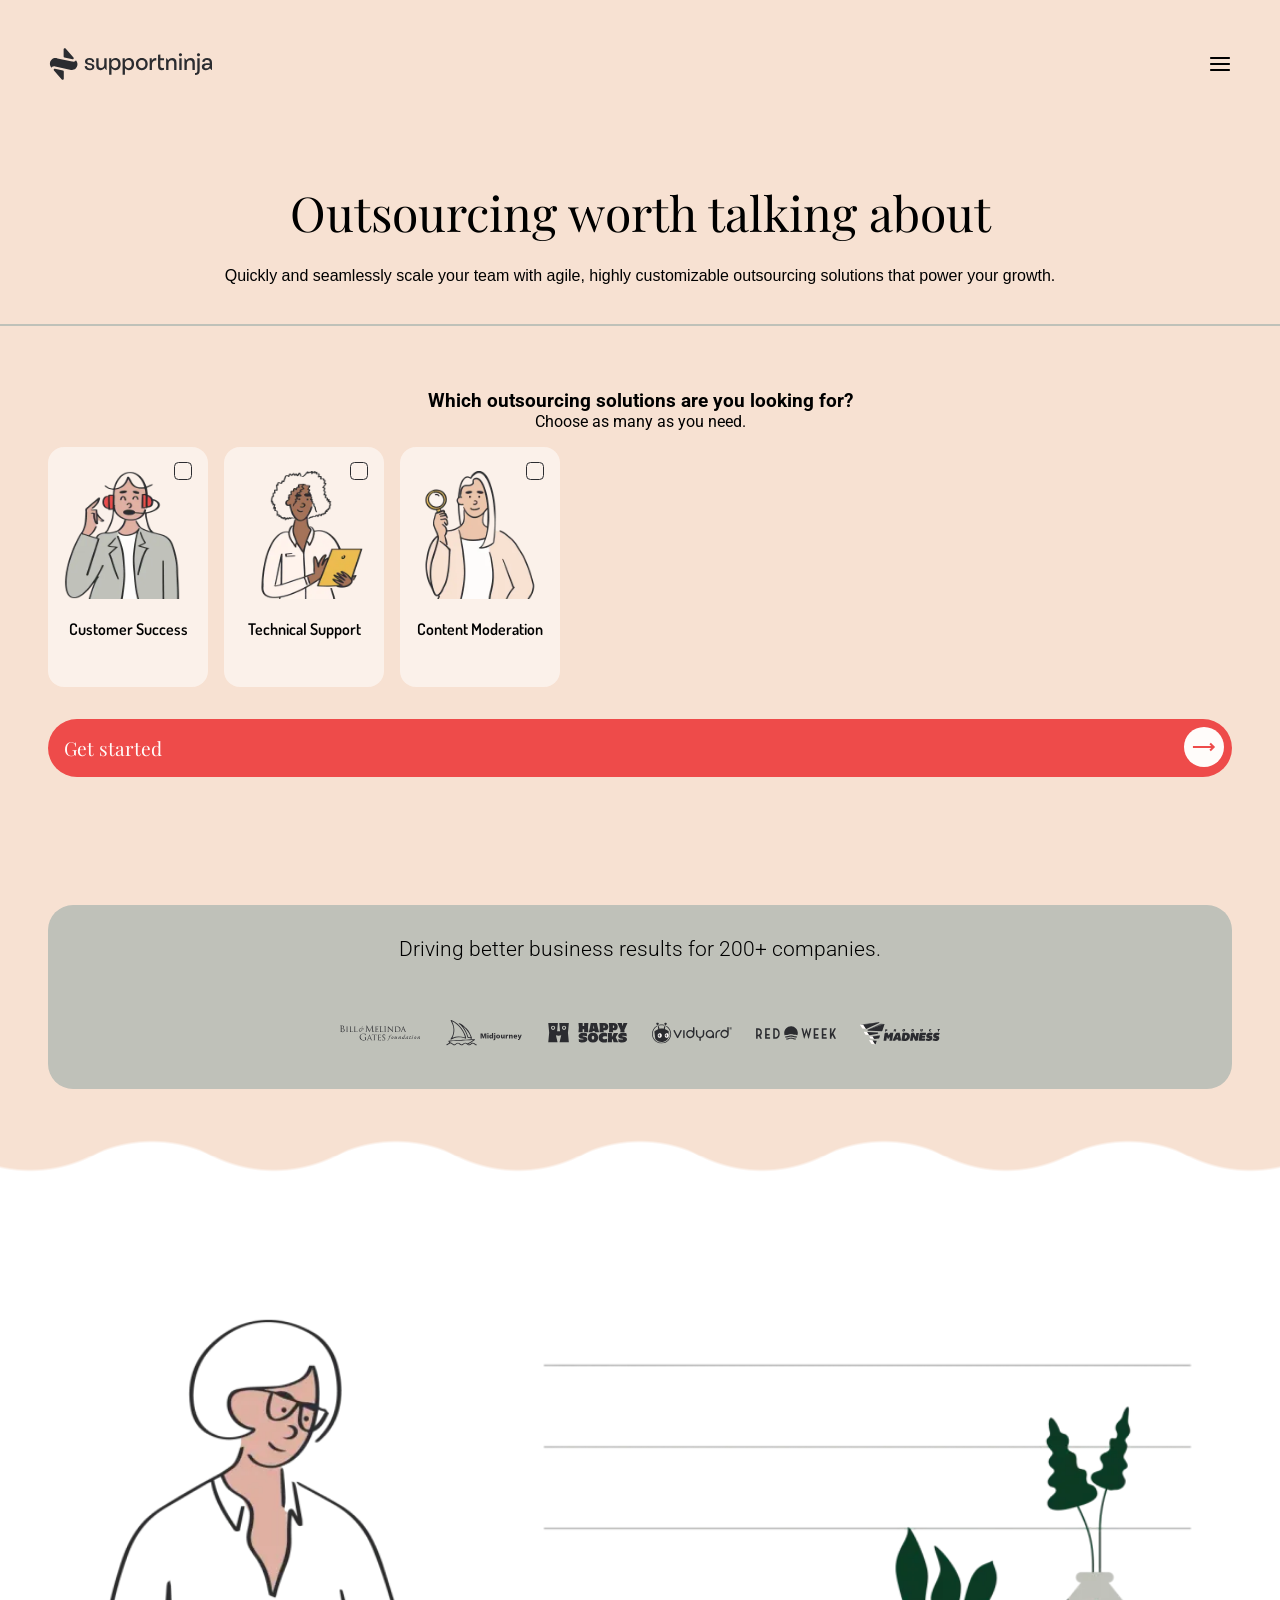
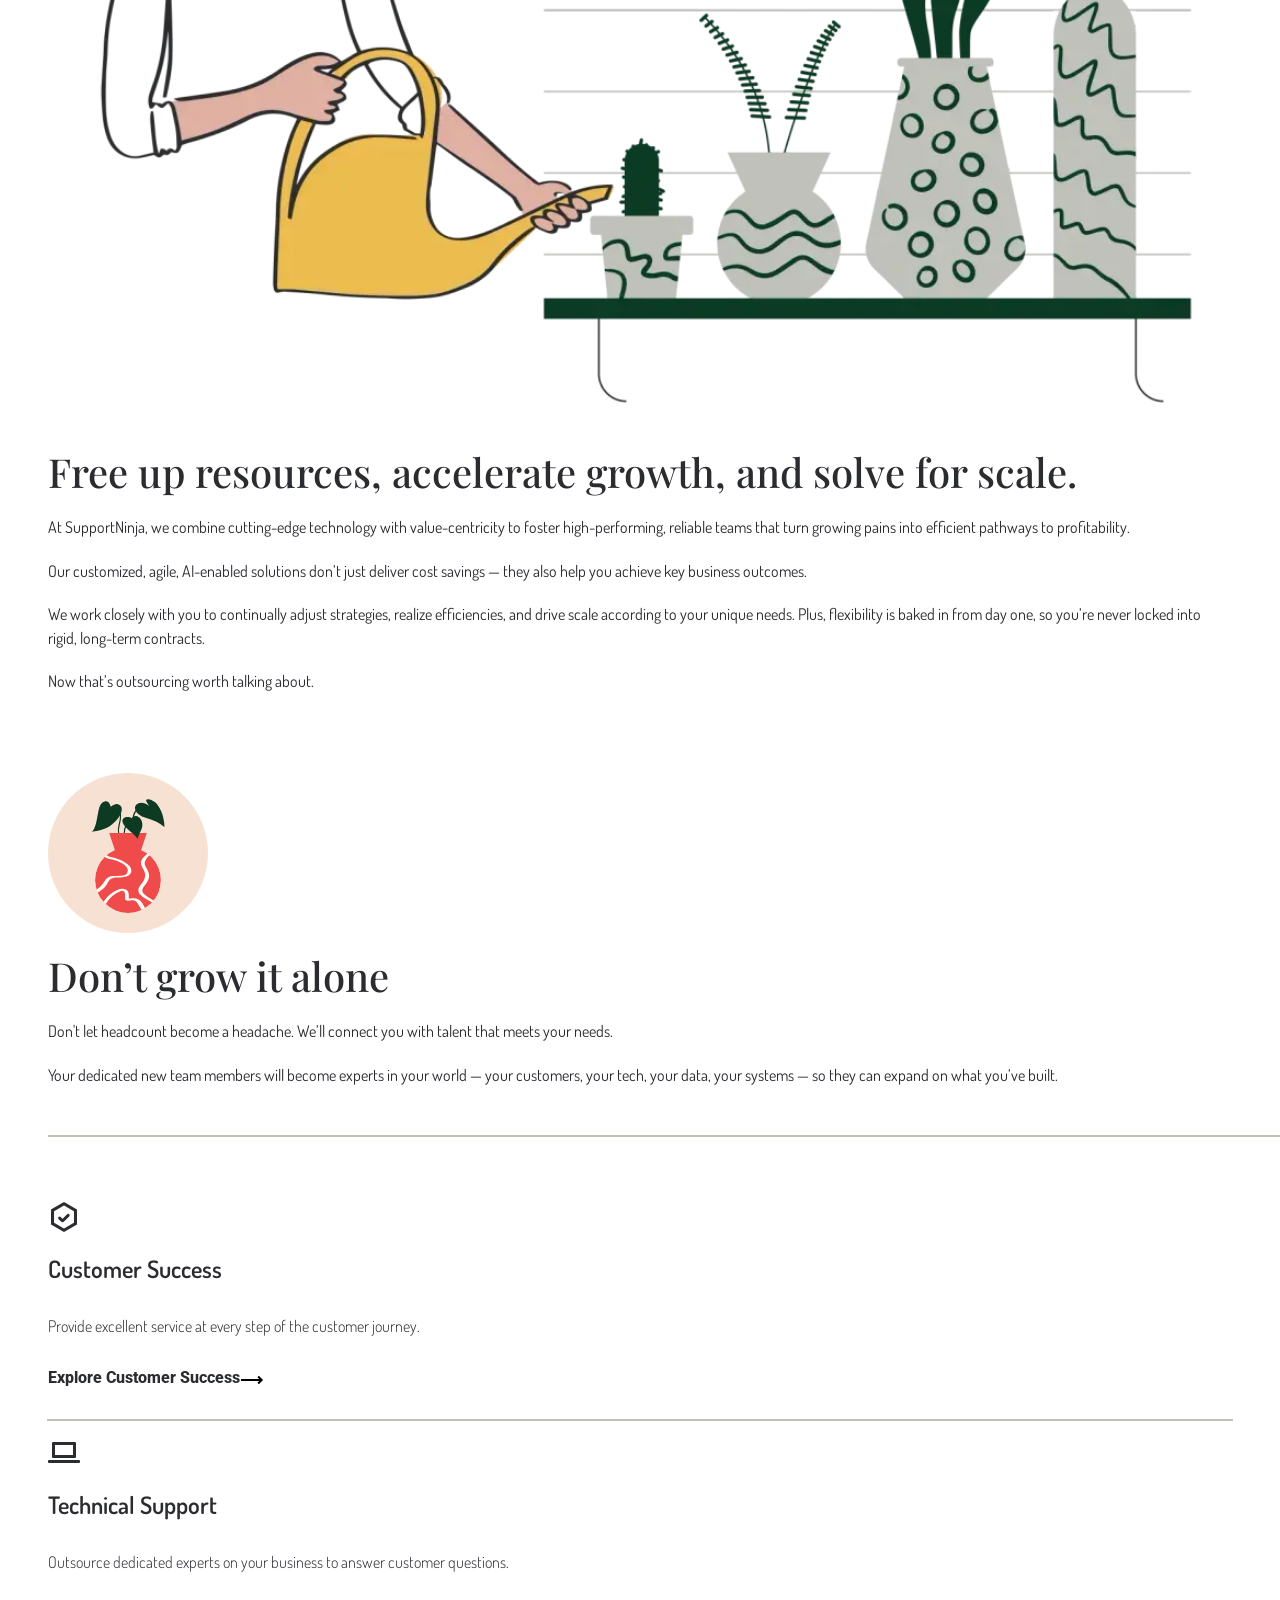
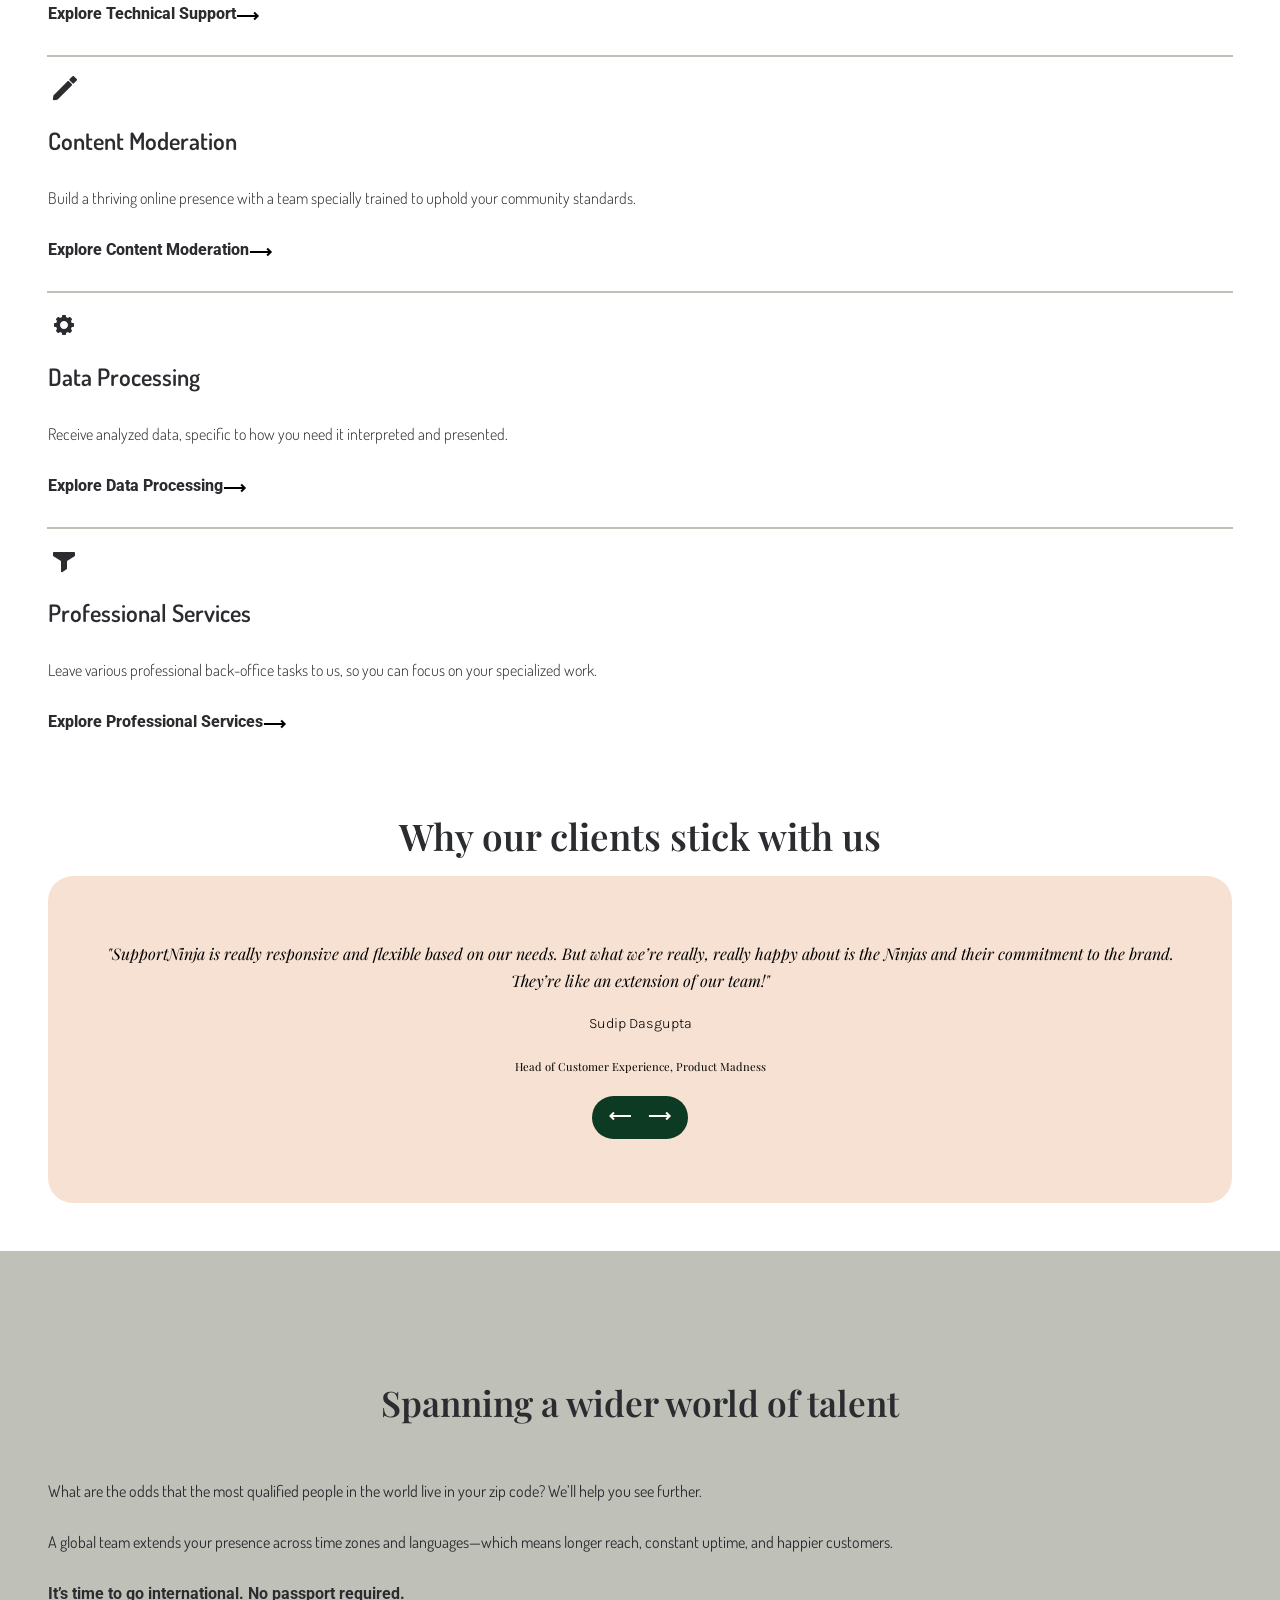
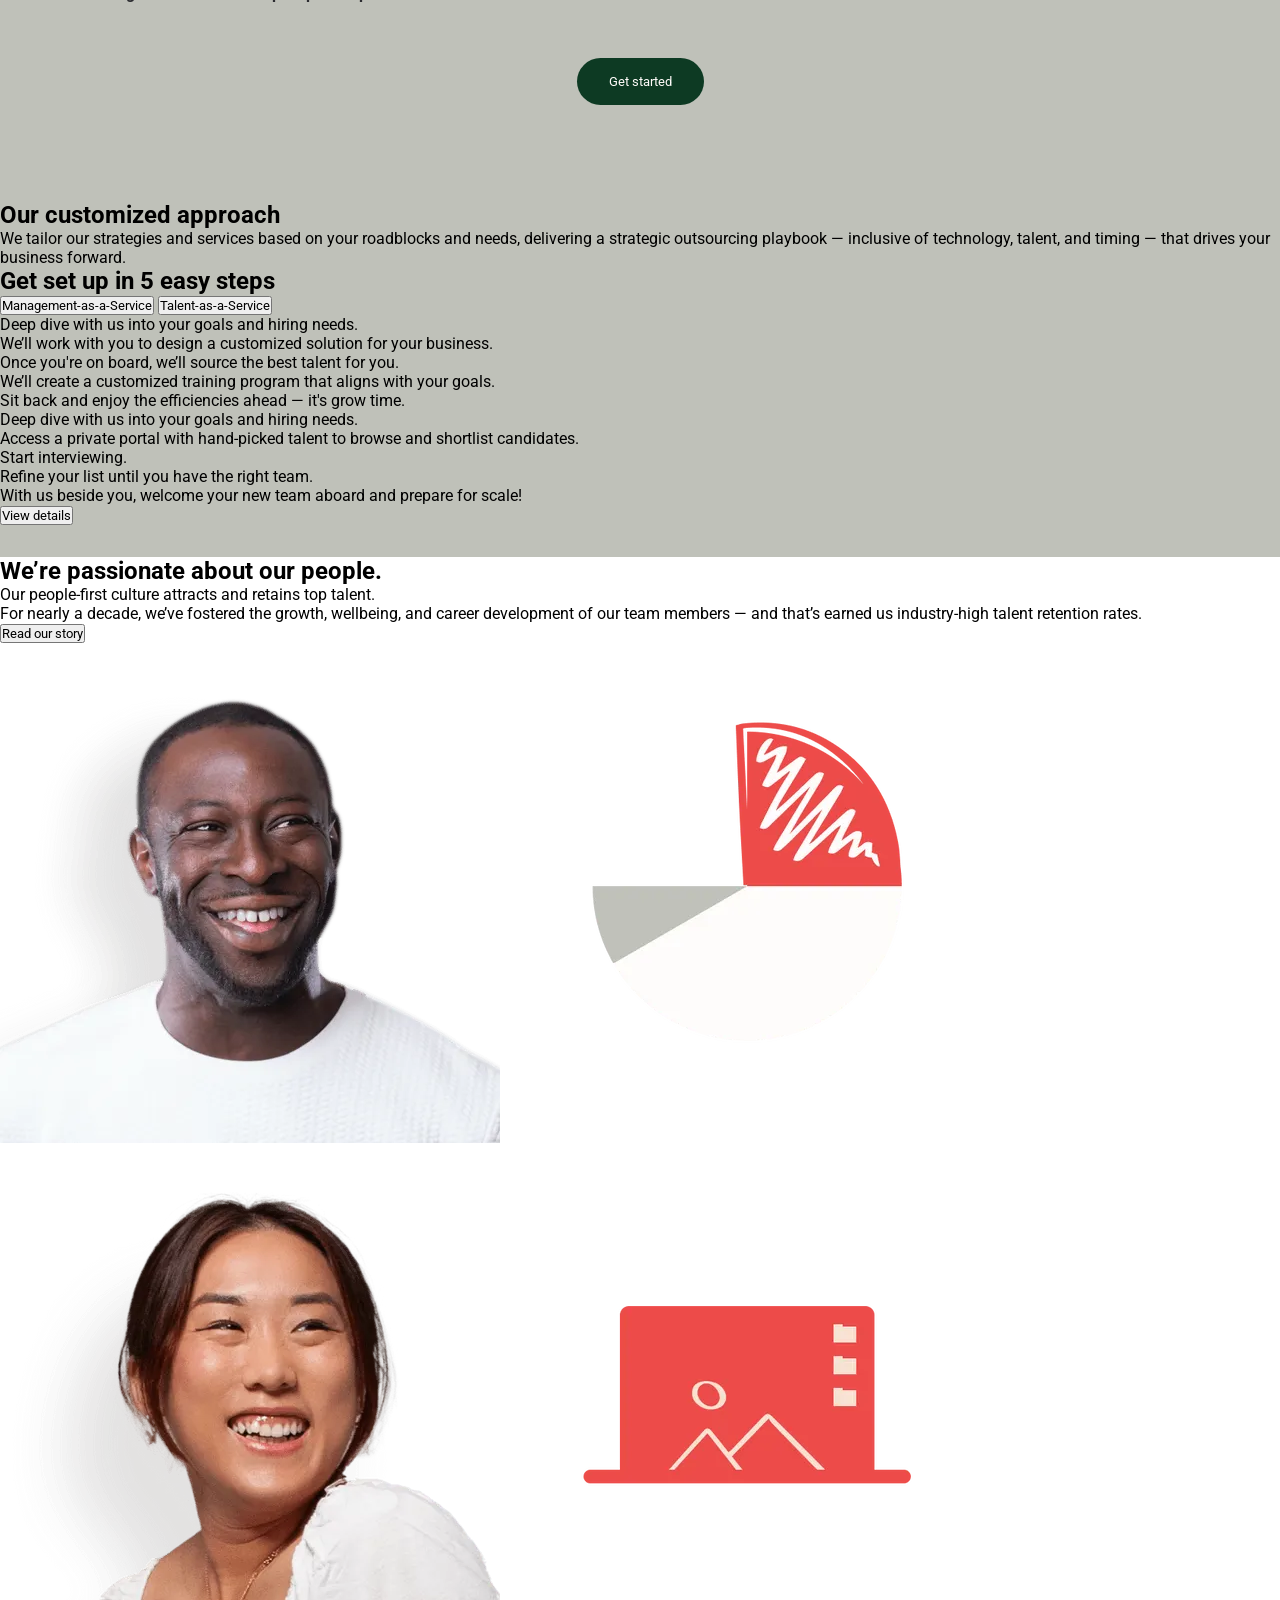
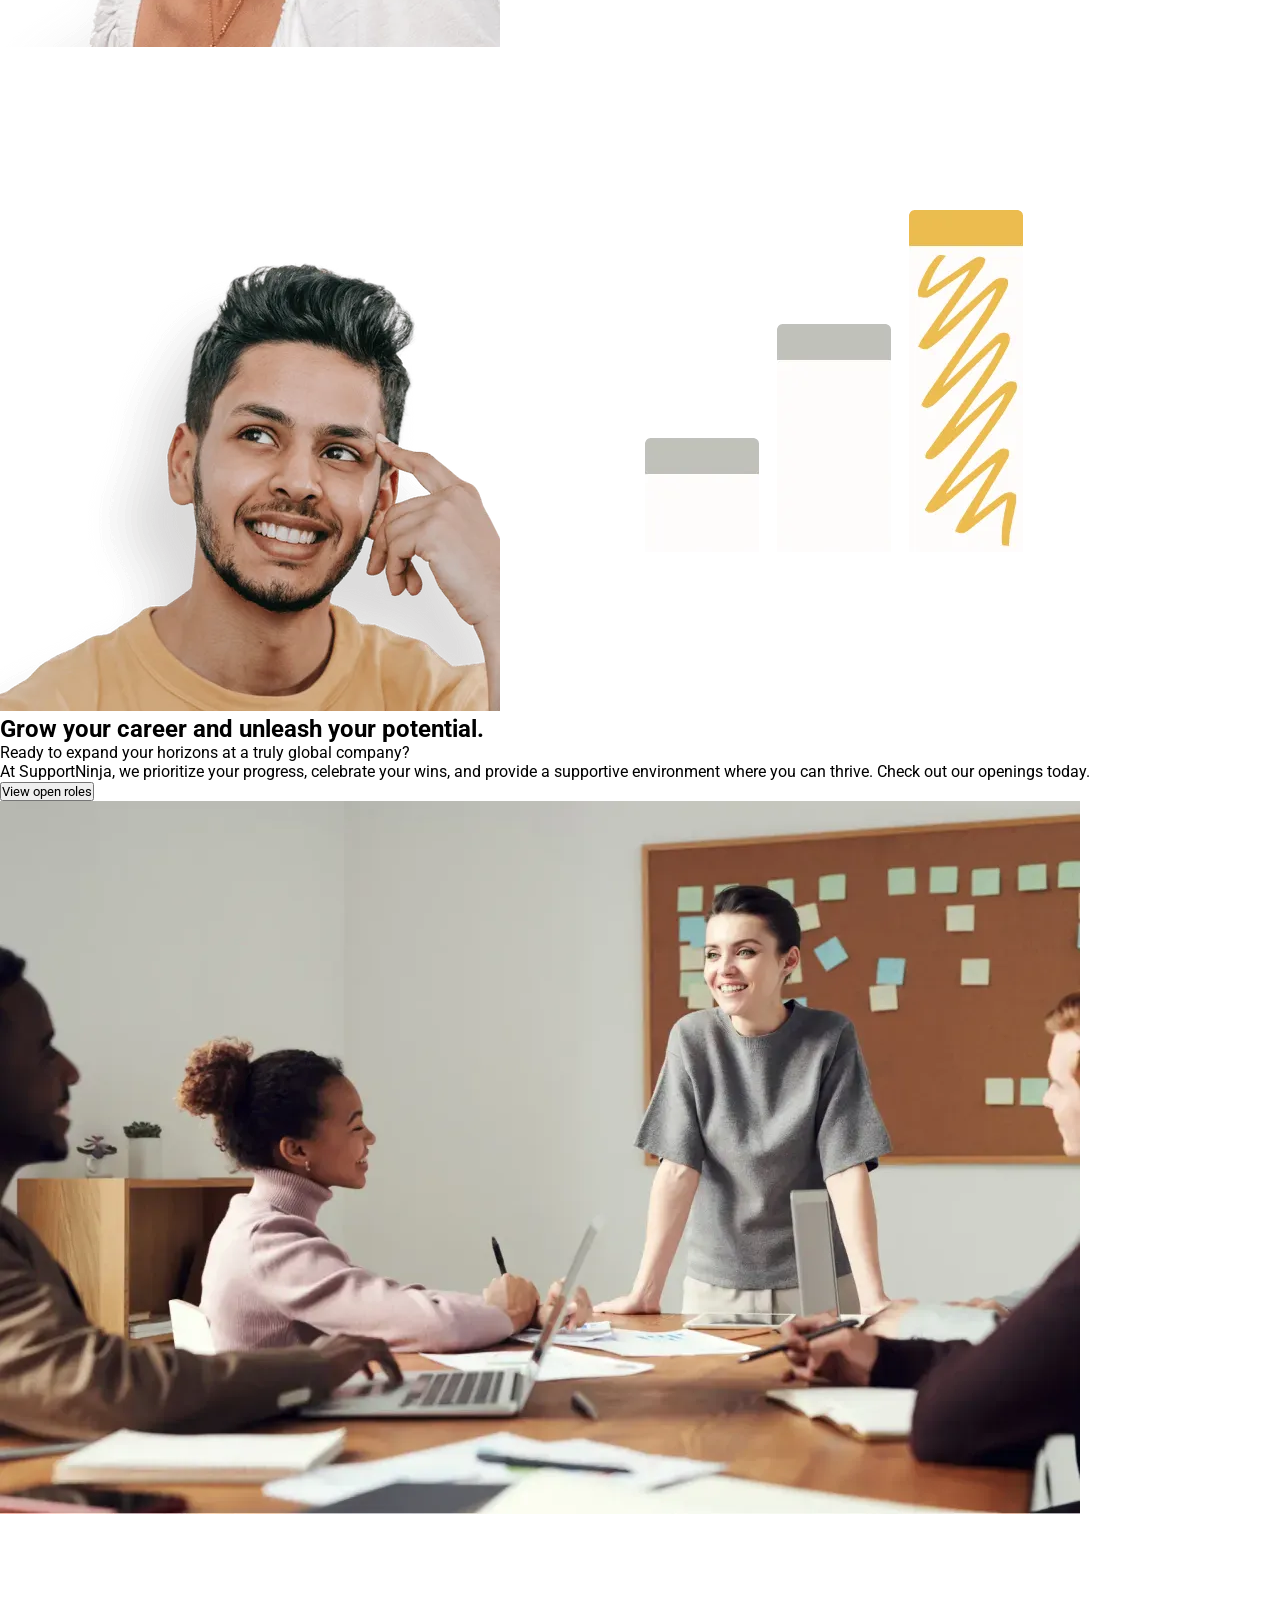
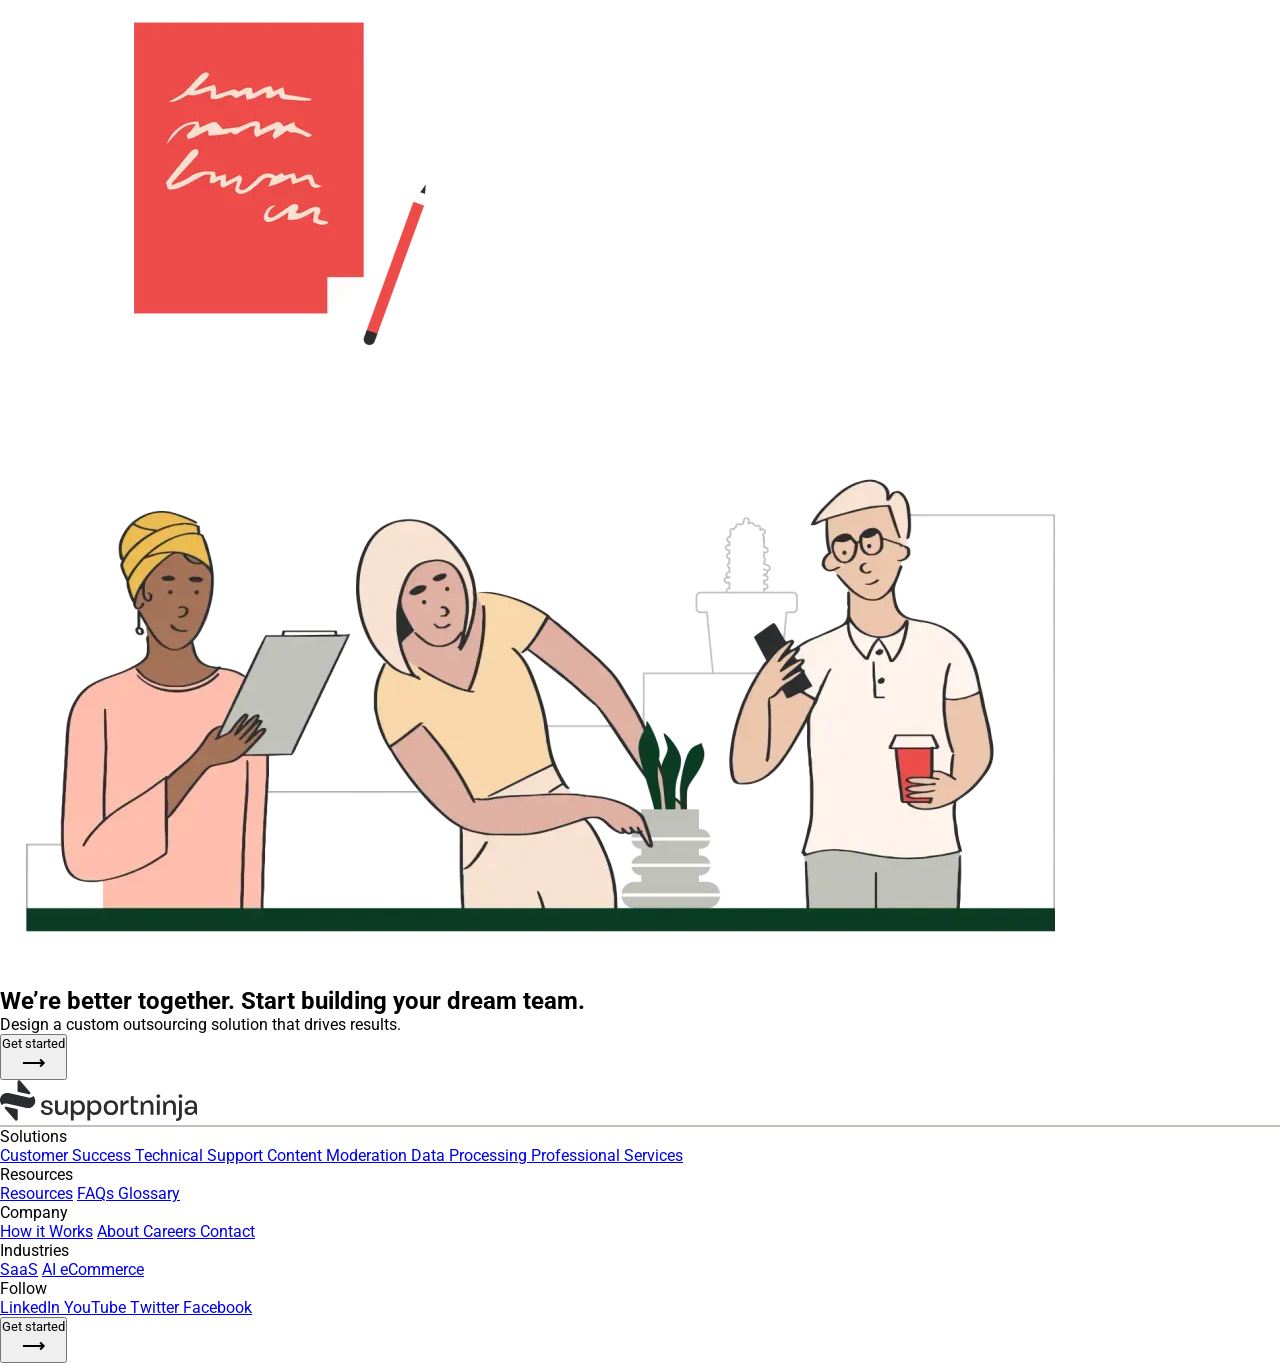
==== main.html @ 3bf6a879 "new css commit" ====
<!-- main.html for supportninja -->
<!DOCTYPE html>
<html lang="en">
  <head>
    <meta charset="UTF-8">
    <meta name="viewport" content="width=device-width, initial-scale=1.0">
    <title>supportninja</title>
    <link rel="stylesheet" href="style.css">
    <link rel="icon" href="./favicon.ico" type="image/x-icon">
    <link rel="preconnect" href="https://fonts.googleapis.com">
    <link rel="preconnect" href="https://fonts.gstatic.com" crossorigin>
    <link href="https://fonts.googleapis.com/css2?family=Dosis:wght@200;300;400;500;600;700;800&family=Karla:wght@700&family=Playfair+Display:ital,wght@0,400;0,500;0,600;0,700;0,800;0,900;1,400;1,500;1,600;1,700;1,800;1,900&family=Roboto:ital,wght@0,100;0,300;0,400;0,500;0,700;0,900;1,100;1,300;1,400;1,500;1,700;1,900&display=swap" rel="stylesheet">
  </head>
  <body>
    <header class="header">
      <div class="complete-logo , container">
        <img class= "logo" src="assets/supportninja-logo.svg" alt="supportninja logo">
        <img class= "text-logo" src="assets/text-logo.svg" alt="text logo">
      </div>
      <nav class="nav , container">
        <svg class= "burger-menu" width="24" height="24" viewBox="0 0 24 24" fill="none" xmlns="http://www.w3.org/2000/svg">
          <path d="M2 6C2 5.44772 2.44772 5 3 5H21C21.5523 5 22 5.44772 22 6C22 6.55228 21.5523 7 21 7H3C2.44772 7 2 6.55228 2 6Z" fill="currentColor" /><path d="M2 12.0322C2 11.4799 2.44772 11.0322 3 11.0322H21C21.5523 11.0322 22 11.4799 22 12.0322C22 12.5845 21.5523 13.0322 21 13.0322H3C2.44772 13.0322 2 12.5845 2 12.0322Z" fill="currentColor" />
          <path d="M3 17.0645C2.44772 17.0645 2 17.5122 2 18.0645C2 18.6167 2.44772 19.0645 3 19.0645H21C21.5523 19.0645 22 18.6167 22 18.0645C22 17.5122 21.5523 17.0645 21 17.0645H3Z" fill="currentColor" />
        </svg>
      </nav>
    </header>
    <main class="main">
      <section class="hero , container">
        <h1 class="hero-title">Outsourcing worth talking about</h1>
        <h2 class="hero-text">Quickly and seamlessly scale your team with agile, highly customizable outsourcing solutions that power your growth.
        </h2>
      </section>
      <div class="horizontal-line">
      </div>
      <section class="choose-solution , container">
        <div class="choose-solution-text">
          <h3> Which outsourcing solutions are you looking for? </h3>
          <p> Choose as many as you need. </p>
        </div>
        <div class="solutions">
          <label class="label-for-solution-item">
            <div class="solutions-item">
              <img src="assets/customer-succes.webp" alt="customer succes illustration">
              <label class="label-for-checkbox">
                <input type="checkbox" name="select">
              </label>
              <p> Customer Success </p>
            </div>
          </label>
          <label>
            <div class="solutions-item">
              <img src="assets/technical-support.webp" alt="technical support illustration">
              <label>
                <input type="checkbox" name="select">
              </label>
              <p> Technical Support </p>
            </div>
          </label>
          <label>
            <div class="solutions-item">
              <img src="assets/content-moderator.webp" alt="content moderator illustration">
              <label>
                <input type="checkbox" name="select">
              </label>
              <p> Content Moderation </p>
            </div>
          </label>
        </div>
        <button class="button"> Get started
          <div class="button-arrow">
            <svg width="24" height="24" viewBox="0 0 24 24" fill="none" xmlns="http://www.w3.org/2000/svg">
              <path d="M23.0677 11.9929L18.818 7.75739L17.4061 9.17398L19.2415 11.0032L0.932469 11.0012L0.932251 13.0012L19.2369 13.0032L17.4155 14.8308L18.8321 16.2426L23.0677 11.9929Z" fill="#ee4b4a"/>
            </svg>
          </div>
         </button>
      </section>
      <section class="logo-cloud , container">
        <h2> Driving better business results for 200+ companies. </h2>
        <div class="companies">
          <img src="assets/gates-foundation.svg" alt="gates fondation logo">
          <img src="assets/midjourney.svg" alt="midjourney logo">
          <img src="assets/happy-socks.svg" alt="happy socks logo">
          <img src="assets/vidyard.svg" alt="vidyard logo">
          <img src="assets/red-week.svg" alt="red week logo">
          <img src="assets/product-madness.svg" alt="product madness logo">
        </div>
      </sect.ion>
    </main>
    <section class="article , container">
      <div class="article-item">
        <img src="assets/gardening.webp" alt="woman watering flowers">
        <h1> Free up resources, accelerate growth, and solve for scale. </h1>
        <p> At SupportNinja, we combine cutting-edge technology with value-centricity to foster high-performing, reliable teams that turn growing pains into efficient pathways to profitability.</p>

        <p>Our customized, agile, AI-enabled solutions don’t just deliver cost savings — they also help you achieve key business outcomes.</p>

        <p>We work closely with you to continually adjust strategies, realize efficiencies, and drive scale according to your unique needs. Plus, flexibility is baked in from day one, so you’re never locked into rigid, long-term contracts.</p>

        <p>Now that’s outsourcing worth talking about.
        </p>
      </div>
      <div class="article-item">
        <img class="plant" src="assets/plant.svg" alt="cartoon flower">
        <h1> Don’t grow it alone </h1>
        <p> Don't let headcount become a headache. We’ll connect you with talent that meets your needs.</p>

        <p>Your dedicated new team members will become experts in your world — your customers, your tech, your data, your systems — so they can expand on what you’ve built.
        </p>
      </div>
    </section>
    <div class="horizontal-line , container">
    </div>
    <section class="features , container">
      <div class="features-item">
        <a href="https://example.com/">
          <img src="assets/check.svg" alt="check icon">
          <h1> Customer Success </h1>
          <p> Provide excellent service at every step of the customer journey. </p>
          <div class="features-item-link">
            <a href="https://example.com/"> Explore Customer Success </a>
            <div>
              <svg width="24" height="24" viewBox="0 0 24 24" fill="none" xmlns="http://www.w3.org/2000/svg">
                <path d="M23.0677 11.9929L18.818 7.75739L17.4061 9.17398L19.2415 11.0032L0.932469 11.0012L0.932251 13.0012L19.2369 13.0032L17.4155 14.8308L18.8321 16.2426L23.0677 11.9929Z" fill="currentColor" />
              </svg>
            </div>
          </div>
        </a>
      </div>
      <div class="horizontal-line">
      </div>
      <div class="features-item">
        <a href="https://example.com/">
          <img src="assets/computer.svg" alt="computer icon">
          <h1> Technical Support </h1>
          <p> Outsource dedicated experts on your business to answer customer questions. </p>
          <div class="features-item-link">
            <a href="https://example.com/"> Explore Technical Support </a>
            <div>
              <svg width="24" height="24" viewBox="0 0 24 24" fill="none" xmlns="http://www.w3.org/2000/svg">
                <path d="M23.0677 11.9929L18.818 7.75739L17.4061 9.17398L19.2415 11.0032L0.932469 11.0012L0.932251 13.0012L19.2369 13.0032L17.4155 14.8308L18.8321 16.2426L23.0677 11.9929Z" fill="currentColor" />
              </svg>
            </div>
          </div>
        </a>
      </div>
      <div class="horizontal-line">
      </div>
      <div class="features-item">
        <a href="https://example.com/">
          <img src="assets/pen.svg" alt="pen icon">
          <h1> Content Moderation </h1>
          <p> Build a thriving online presence with a team specially trained to uphold your community standards. </p>
          <div class="features-item-link">
            <a href="https://example.com/"> Explore Content Moderation </a>
            <div>
              <svg width="24" height="24" viewBox="0 0 24 24" fill="none" xmlns="http://www.w3.org/2000/svg">
                <path d="M23.0677 11.9929L18.818 7.75739L17.4061 9.17398L19.2415 11.0032L0.932469 11.0012L0.932251 13.0012L19.2369 13.0032L17.4155 14.8308L18.8321 16.2426L23.0677 11.9929Z" fill="currentColor" />
              </svg>
            </div>
          </div>
        </a>
      </div>
      <div class="horizontal-line">
      </div>
      <div class="features-item">
        <a href="https://example.com/">
          <img src="assets/machanical-circle.svg" alt="mechanical circle icon">
          <h1> Data Processing </h1>
          <p> Receive analyzed data, specific to how you need it interpreted and presented. </p>
          <div class="features-item-link">
            <a href="https://example.com/"> Explore Data Processing </a>
            <div>
              <svg width="24" height="24" viewBox="0 0 24 24" fill="none" xmlns="http://www.w3.org/2000/svg">
                <path d="M23.0677 11.9929L18.818 7.75739L17.4061 9.17398L19.2415 11.0032L0.932469 11.0012L0.932251 13.0012L19.2369 13.0032L17.4155 14.8308L18.8321 16.2426L23.0677 11.9929Z" fill="currentColor" />
              </svg>
            </div>
          </div>
        </a>
      </div>
      <div class="horizontal-line">
      </div>
      <div class="features-item">
        <a href="https://example.com/">
          <img src="assets/tube.svg" alt="tube icon">
          <h1> Professional Services </h1>
          <p> Leave various professional back-office tasks to us, so you can focus on your specialized work. </p>
          <div class="features-item-link">
            <a href="https://example.com/"> Explore Professional Services </a>
            <div>
              <svg width="24" height="24" viewBox="0 0 24 24" fill="none" xmlns="http://www.w3.org/2000/svg">
                <path d="M23.0677 11.9929L18.818 7.75739L17.4061 9.17398L19.2415 11.0032L0.932469 11.0012L0.932251 13.0012L19.2369 13.0032L17.4155 14.8308L18.8321 16.2426L23.0677 11.9929Z" fill="currentColor" />
              </svg>
            </div>
          </div>
        </a>
      </div>
    </section>
    <section class="testimonials , container">
      <h1>
        Why our clients stick with us
      </h1>
      <div class="testimonials-item">
        <p class="testimony"> "SupportNinja is really responsive and flexible based on our needs. But what we’re really, really happy about is the Ninjas and their commitment to the brand. They’re like an extension of our team!"
        </p>
        <p class="testimony-name">Sudip Dasgupta</p>
        <p class="testimony-title">Head of Customer Experience, Product Madness</p>
        <button>
          <div>
            <svg width="24" height="24" viewBox="0 0 24 24" fill="none" xmlns="http://www.w3.org/2000/svg">
              <path d="M1.02698 11.9929L5.26242 16.2426L6.67902 14.8308L4.85766 13.0033L22.9731 13.0012L22.9728 11.0012L4.85309 11.0033L6.6886 9.17398L5.27677 7.75739L1.02698 11.9929Z" fill="currentColor" />
            </svg>
          </div>
          <div>
            <svg width="24" height="24" viewBox="0 0 24 24" fill="none" xmlns="http://www.w3.org/2000/svg">
              <path d="M23.0677 11.9929L18.818 7.75739L17.4061 9.17398L19.2415 11.0032L0.932469 11.0012L0.932251 13.0012L19.2369 13.0032L17.4155 14.8308L18.8321 16.2426L23.0677 11.9929Z" fill="currentColor" />
            </svg>
          </div>
        </button>
      </div>
    </section>
    <section class="steps">
      <div class="steps-intro , container">
        <h1> Spanning a wider world of talent </h1>
        <p> What are the odds that the most qualified people in the world live in your zip code? We’ll help you see further.</p>
‍
        <p>A global team extends your presence across time zones and languages—which means longer reach, constant uptime, and happier customers.</p>
‍
        <p><strong>It’s time to go international. No passport required.</strong></p>
        <button> Get started </button>
      </div>
      <div>
        <h1> Our customized approach </h1>
        <p> We tailor our strategies and services based on your roadblocks and needs, delivering a strategic outsourcing playbook — inclusive of technology, talent, and timing — that drives your business forward.
        </p>
        <h2> Get set up in 5 easy steps </h2>
        <button> Management-as-a-Service </button>
        <button> Talent-as-a-Service </button>
        <ol>
          <li> Deep dive with us into your goals and hiring needs. </li>
          <li> We’ll work with you to design a customized solution for your business. </li>
          <li> Once you're on board, we’ll source the best talent for you. </li>
          <li> We’ll create a customized training program that aligns with your goals. </li>
          <li> Sit back and enjoy the efficiencies ahead — it's grow time. </li>
        </ol>
        <ol>
          <li> Deep dive with us into your goals and hiring needs. </li>
          <li> Access a private portal with hand-picked talent to browse and shortlist candidates. </li>
          <li> Start interviewing. </li>
          <li> Refine your list until you have the right team. </li>
          <li> With us beside you, welcome your new team aboard and prepare for scale! </li>
        </ol>
        <button> View details </button>
      </div>
    </section>
    <section class="story">
      <div class="story-item">
        <h1> We’re passionate about our people. </h1>
        <p> Our people-first culture attracts and retains top talent. </p>
        <p> For nearly a decade, we’ve fostered the growth, wellbeing, and career development of our team members — and that’s earned us industry-high talent retention rates. </p>
        <button> Read our story </button>
      </div>
      <div class="story-photos">
        <img src="assets/profil-photo-1.webp" alt="profile photo">
        <img src="assets/camebert.webp" alt="camembert graphic">
        <img src="assets/profil-photo-2.webp" alt="profile photo">
        <img src="assets/red-computer.webp" alt="red computer">
        <img src="assets/profil-photo-3.webp" alt="profile photo">
        <img src="assets/graphic.webp" alt="yellow graphic sketch">
      </div>
      <div class="story-item">
        <h1> Grow your career and unleash your potential. </h1>
        <p> Ready to expand your horizons at a truly global company? </p>
        <p> At SupportNinja, we prioritize your progress, celebrate your wins, and provide a supportive environment where you can thrive. Check out our openings today. </p>
        <button> View open roles </button>
      </div>
      <div>
        <img src="assets/reunion-photo.webp" alt="office meeting">
        <img src="assets/red-notes.webp" alt="red notes">
      </div>
    </section>
    <section>
      <img src="assets/work-together.webp" alt="cartoon people working together">
      <h1> We’re better together. Start building your dream team. </h1>
      <p> Design a custom outsourcing solution that drives results. </p>
      <button class="start"> Get started
        <div>
          <svg width="24" height="24" viewBox="0 0 24 24" fill="none" xmlns="http://www.w3.org/2000/svg">
            <path d="M23.0677 11.9929L18.818 7.75739L17.4061 9.17398L19.2415 11.0032L0.932469 11.0012L0.932251 13.0012L19.2369 13.0032L17.4155 14.8308L18.8321 16.2426L23.0677 11.9929Z" fill="currentColor" />
          </svg>
        </div>
      </button>
    </section>
    <footer>
      <div>
        <img src="assets/supportninja-logo.svg">
        <img src="assets/text-logo.svg">
      </div>
      <div class="horizontal-line">
      </div>
      <ul>
        <p> Solutions </p>
        <a href="https://example.com/"> Customer Success </a>
        <a href="https://example.com/"> Technical Support </a>
        <a href="https://example.com/"> Content Moderation </a>
        <a href="https://example.com/"> Data Processing </a>
        <a href="https://example.com/"> Professional Services </a>
      </ul>
      <ul>
        <p> Resources </p>
        <a href="https://example.com/"> Resources</a>
        <a href="https://example.com/"> FAQs </a>
        <a href="https://example.com/"> Glossary </a>
      </ul>
       <ul>
        <p> Company </p>
        <a href="https://example.com/"> How it Works</a>
        <a href="https://example.com/"> About </a>
        <a href="https://example.com/"> Careers </a>
        <a href="https://example.com/"> Contact </a>
      </ul>
      <ul>
        <p> Industries </p>
        <a href="https://example.com/"> SaaS</a>
        <a href="https://example.com/"> AI </a>
        <a href="https://example.com/"> eCommerce </a>
      </ul>
      <ul>
        <p> Follow </p>
        <a href="https://example.com/"> LinkedIn </a>
        <a href="https://example.com/"> YouTube </a>
        <a href="https://example.com/"> Twitter </a>
        <a href="https://example.com/"> Facebook </a>
      </ul>
      <button class="start"> Get started
        <div>
          <svg width="24" height="24" viewBox="0 0 24 24" fill="none" xmlns="http://www.w3.org/2000/svg">
            <path d="M23.0677 11.9929L18.818 7.75739L17.4061 9.17398L19.2415 11.0032L0.932469 11.0012L0.932251 13.0012L19.2369 13.0032L17.4155 14.8308L18.8321 16.2426L23.0677 11.9929Z" fill="currentColor" />
          </svg>
        </div>
      </button>
    </footer>
  </body>
</html>
---- style.css ----
/*style.css*/

* {
  margin: 0;
  padding: 0;
  font-family: 'Dosis', sans-serif;
  font-family: 'Karla', sans-serif;
  font-family: 'Playfair Display', serif;
  font-family: 'Roboto', sans-serif;
}

:root {
  --grey-color: #bfc1b9;
  --background-pink: #f7e1d2;
  --background-white: #fffcfa;
  --background-white-rgb: 255,252,250;
  --button-red: #ee4b4a;
  --button-red-rgb: 238,75,74;
  --main-black: #2b2c30;
  --green-button: #0d3a23;
  --green-button-rgb: rgb(13,58,35);
  --body-margin: 1rem;
  --alpha: 80%;
}

.container {
  margin-left: var(--body-margin);
  margin-right: var(--body-margin);
  margin: 3rem;
}

.header {
  display: flex;
  place-content: center space-between;
  align-items: center;
  background-color: var(--background-pink);

  & .logo {
    width: 2rem;
    height: 2rem;
  }

  & .text-logo {
    width: 8rem;
    height: 2rem;
  }
}

.main {
  display: flex;
  flex-direction: column;
  background: var(--background-pink);
  width: 100%;
  --mask:
    radial-gradient(136.40px at 50% calc(100% - 183.00px),#000 99%,#0000 101%) calc(50% - 122px) 0/244px 100%,
    radial-gradient(136.40px at 50% calc(100% + 122.00px),#0000 99%,#000 101%) 50% calc(100% - 61px)/244px 100% repeat-x;
    -webkit-mask: var(--mask);
            mask: var(--mask);
}

.hero {
  display: flex;
  justify-content: center;
  align-items: center;
  flex-direction: column;
  text-align: center;
  margin: 2rem 0;

  & .hero-title {
    padding: 1rem;
    font-size: 3rem;
    font-family:'Playfair Display', serif;
    font-weight: 400;
  }

  & .hero-text {
    font-size: 1rem;
    line-height: 2rem;
    font-family: 'Doris', sans-serif;
    font-weight: 200;
  }
}

.horizontal-line {
  border: 0.05rem var(--grey-color) solid;
  width: 100%;
  display: flex;
  align-self: center;
}

.choose-solution {
  display: flex;
  flex-direction: column;

  & .choose-solution-text {
    text-align: center;
    margin: 1rem 0;
  }
}

.solutions {
  display: flex;
  gap: 1rem;
}

.solutions-item {
  width: 10rem;
  height: 15rem;
  background-color: rgba(var(--background-white-rgb), .6);
  border-radius: 1rem;
  position: relative;

  &:has(input:checked) {
    background-color: var(--background-white);
    box-shadow: 2px 2px 2px var(--main-black);
  }

  & img {
    width: 8rem;
    height: 9rem;
    object-fit: contain;
    position: absolute;
    top: 1rem;
    left: 0;
    right: 0;
    margin: auto;
  }

  & label > input[type="checkbox"] {
    appearance: none;
/*    display: flex;
    place-content: center center;
    font-size: 2rem;
    padding: 0.2rem;
    border: 0.25rem solid grey;
    border-radius: 0.5rem;*/
  }

  & label > input[type="checkbox"]::before {
    content: "";
    display: inline-block;
    vertical-align: bottom;
    width: 1rem;
    height: 1rem;
    border-radius: 25%;
    border-style: solid;
    border-width: 0.1rem;
    border-color: var(--main-black);
    position: absolute;
    right: 1rem;
  }

  & label > input[type="checkbox"]:checked::before {
    content: "✔︎";
    color: var(--main-black);
    text-align: center;
    font-size: 130%;
    padding: 0.1rem;
  }

  & p {
    position: absolute;
    bottom: 3rem;
    left: 0;
    right: 0;
    margin: auto;
    text-align: center;
    font-family:'Dosis', sans-serif;
    font-weight: 600;
  }
}

.button {
  background-color: var(--button-red);
  display: flex;
  border: none;
  border-radius: 2rem;
  padding: 1rem;
  text-align: center;
  font-weight: 400;
  font-size: 120%;
  font-family: 'Playfair Display', serif;
  color: var(--background-white);
  margin: 2rem 0;
  position: relative;

  &:hover {
    background-color: var(--main-black);
  }

  & .button-arrow {
    background-color: var(--background-white);
    height: 2.5rem;
    width: 2.5rem;
    border-radius: 50%;
    position: absolute;
    right: 0.5rem;
    top: 0.5rem;

    & svg {
      position: absolute;
      top: 0.5rem;
      right: 0.5rem;
    }
  }
}

.logo-cloud {
  background-color: var(--grey-color);
  text-align: center;
  display: flex;
  flex-direction: column;
  gap: 3rem;
  padding: 2rem;
  margin-top: 3rem;
  margin-bottom: 3rem;
  border-radius: 25px;
  margin-bottom: 8rem;

  & h2 {
    font-family: 'Roboto', sans-serif;
    font-weight: 300;
    font-size: 130%;
  }

  & .companies {
    display: flex;
    flex-wrap: wrap;
    gap: 1.5rem;
    justify-content: center;

    & img {
      width: 5rem;
      height: 3rem;
    }
  }
}

.article {
  display: flex;
  flex-direction: column;
  gap: 5rem;

  & .article-item {
    display: flex;
    flex-direction: column;
    gap: 1.2rem;

    & h1 {
      font-family:'Playfair Display', serif;
      color: var(--main-black);
      font-size: 250%;
      font-weight: 500;
      line-height: 3rem;
    }

    & p {
      font-family: 'Dosis', sans-serif;
      color: var(--main-black);
      line-height: 1.5rem;
    }

    & .plant {
      height: 10rem;
      width: 10rem;
    }
  }
}

.features {
  display: flex;
  flex-direction: column;

  & .features-item {
    display: flex;
    flex-direction: column;
    gap: 2rem;

    & img {
      padding: 1rem 0;
    }

    & h1 {
      font-family: 'Dosis', sans-serif;
      font-weight: 600;
      margin-bottom: 2rem;
    }

    & p {
      font-family:'Dosis', sans-serif;
    }

    & a {
    text-decoration: none;
    color: var(--main-black);
    font-weight: 300;
    }

    & .features-item-link {
      display: flex;

      & a {
      font-weight: 800;
      margin-bottom: 2rem;
      }
    }
  }
}

.testimonials {

  & h1 {
    font-family: 'Playfair Display', serif;
    font-size: 230%;
    font-weight: 600;
    text-align: center;
    color: var(--main-black);
    margin-bottom: 1rem;
  }

  & .testimonials-item {
    background-color: var(--background-pink);
    padding: 4rem 2rem;
    border-radius: 25px;
    display: flex;
    flex-direction: column;
    align-items: center;
    justify-content: center;
    align-content: center;
    gap: 1rem;

    & p {
      font-family: 'Playfair Display', serif;
      font-style: italic;
      text-align: center;
      font-weight: 300;
      line-height: 1.7rem;
    }

    & .testimony-name {
      font-family: 'Karla', sans-serif;
      font-style: normal;
      font-size: 90%;
    }

    & .testimony-title {
      font-style: normal;
      font-size: 70%;
    }

    & button {
      border: none;
      background-color: var(--green-button);
      border-radius: 100px;
      box-sizing: border-box;
      display: inline-flex;
      color: var(--background-white);
      justify-content: center;
      padding: 0.5rem 1rem;
      gap: 1rem;
      text-align: center;
      vertical-align: middle;
    }
  }
}

.steps {
  background-color: var(--grey-color);
  padding: 2rem 0;

  & .steps-intro {
    display: grid;

    & h1 {
      text-align: center;
      margin: 3rem;
      font-size: 220%;
      font-weight: 600;
      font-family: 'Playfair Display', serif;
      color: var(--main-black);
      line-height: 3rem;
    }

    & p {
      font-family: 'Dosis', sans-serif;
      line-height: 2rem;
      color: var(--main-black);
    }

    & button {
      border: none;
      background-color: var(--green-button);
      border-radius: 100px;
      box-sizing: border-box;
      display: inline-flex;
      color: var(--background-white);
      justify-content: center;
      padding: 1rem 2rem;
      gap: 1rem;
      text-align: center;
      margin: 3rem auto;
    }
  }
}
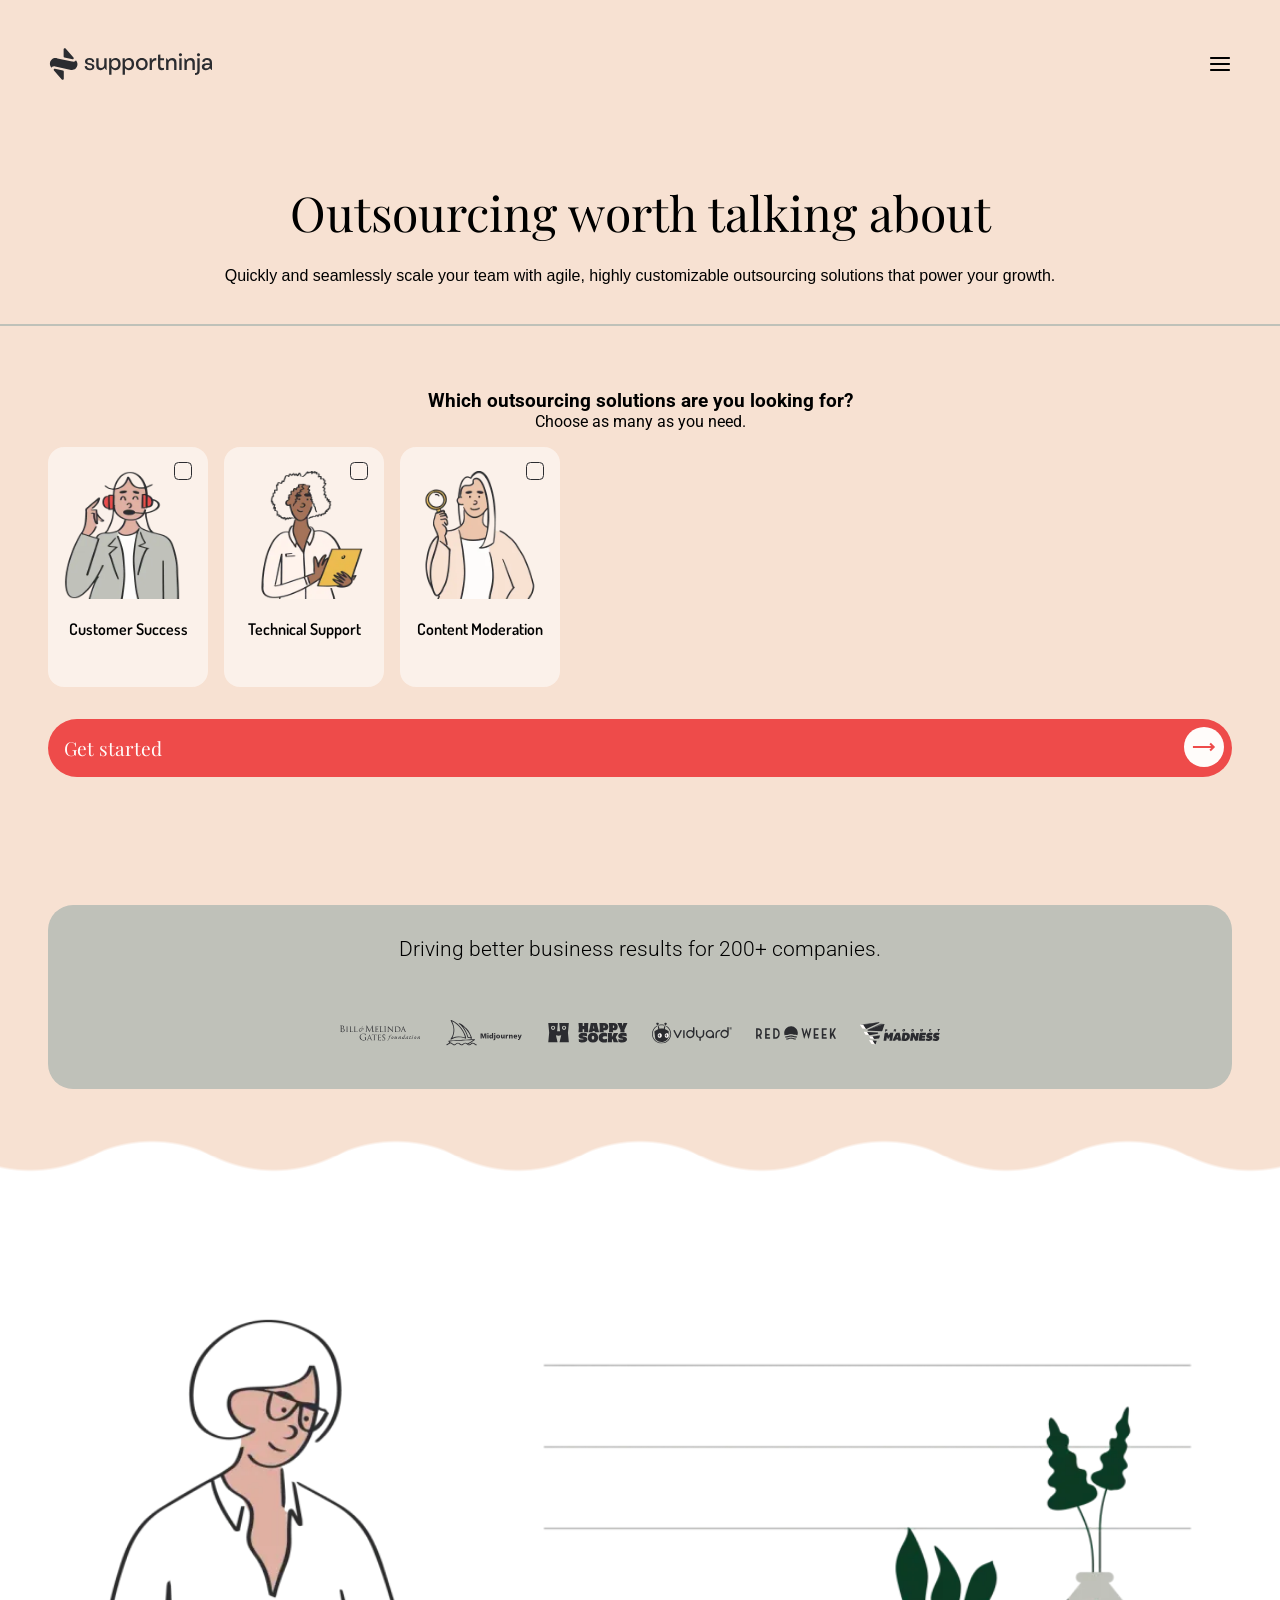
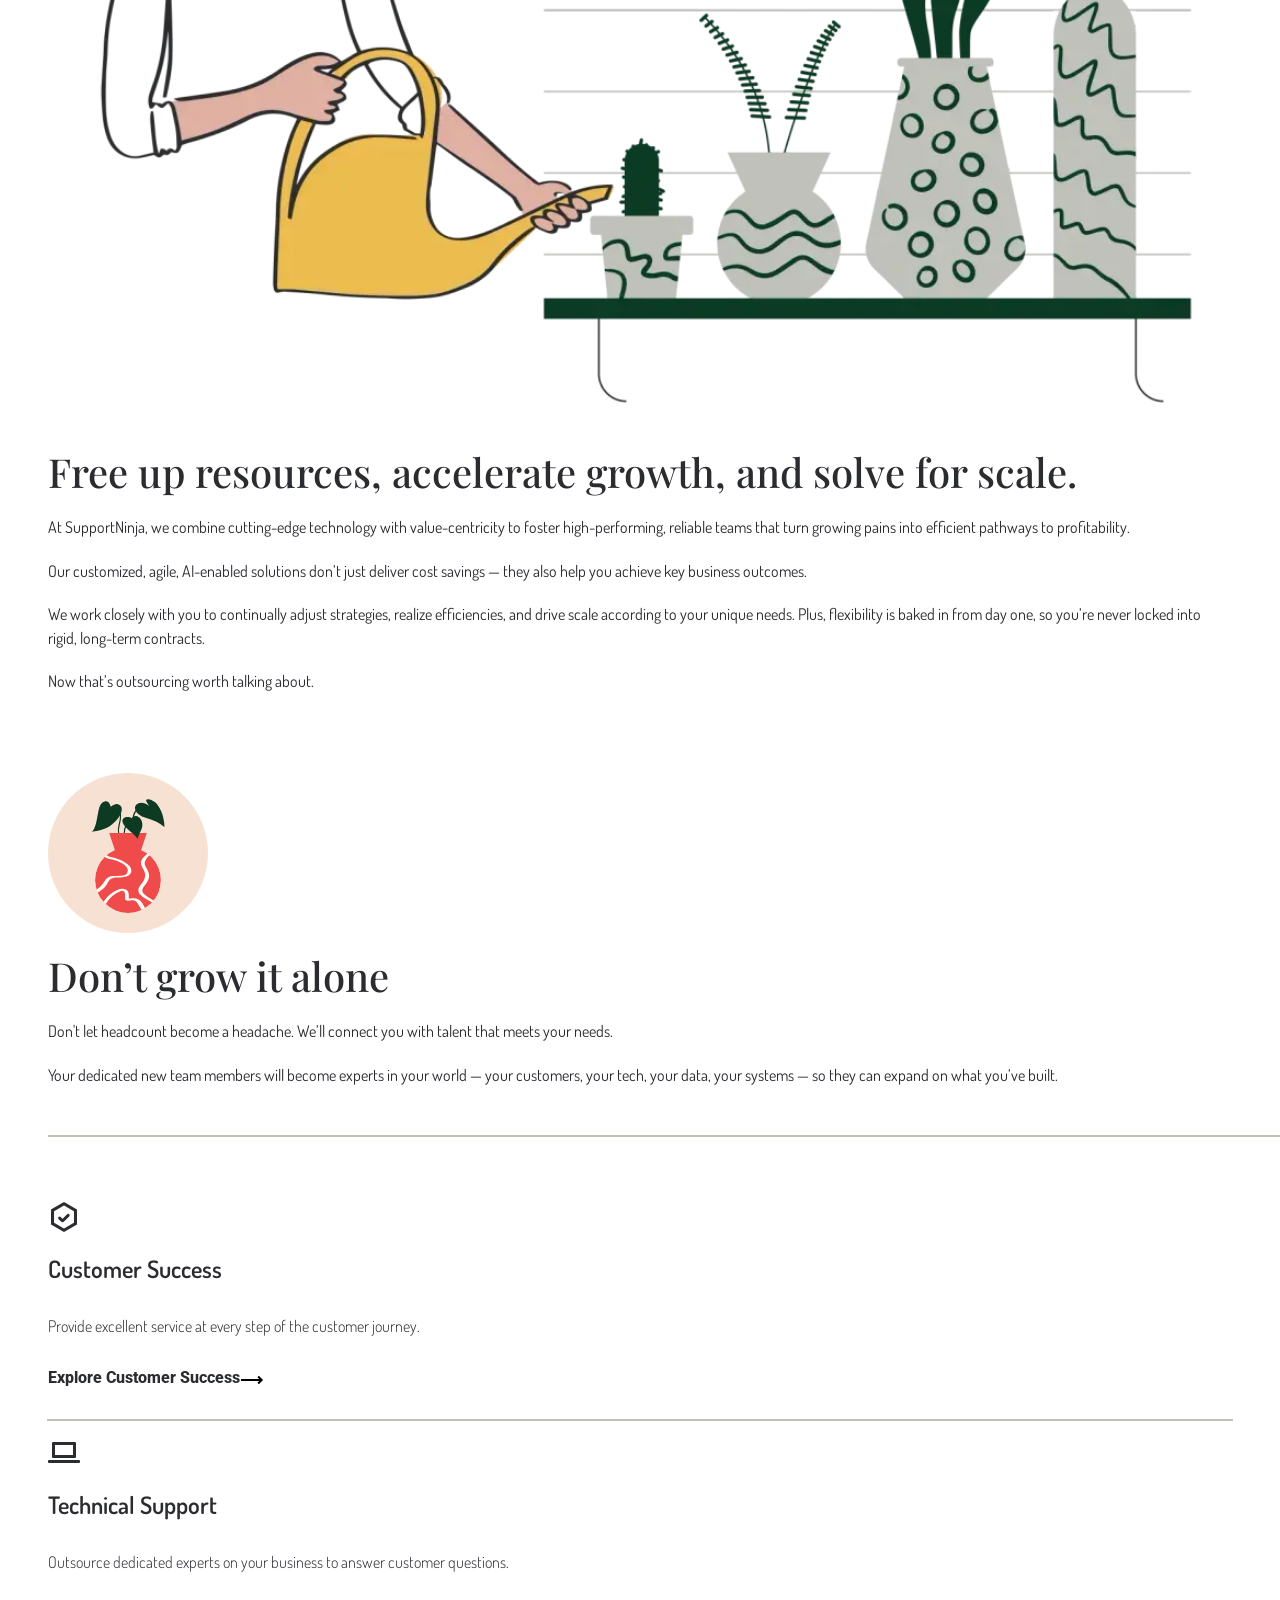
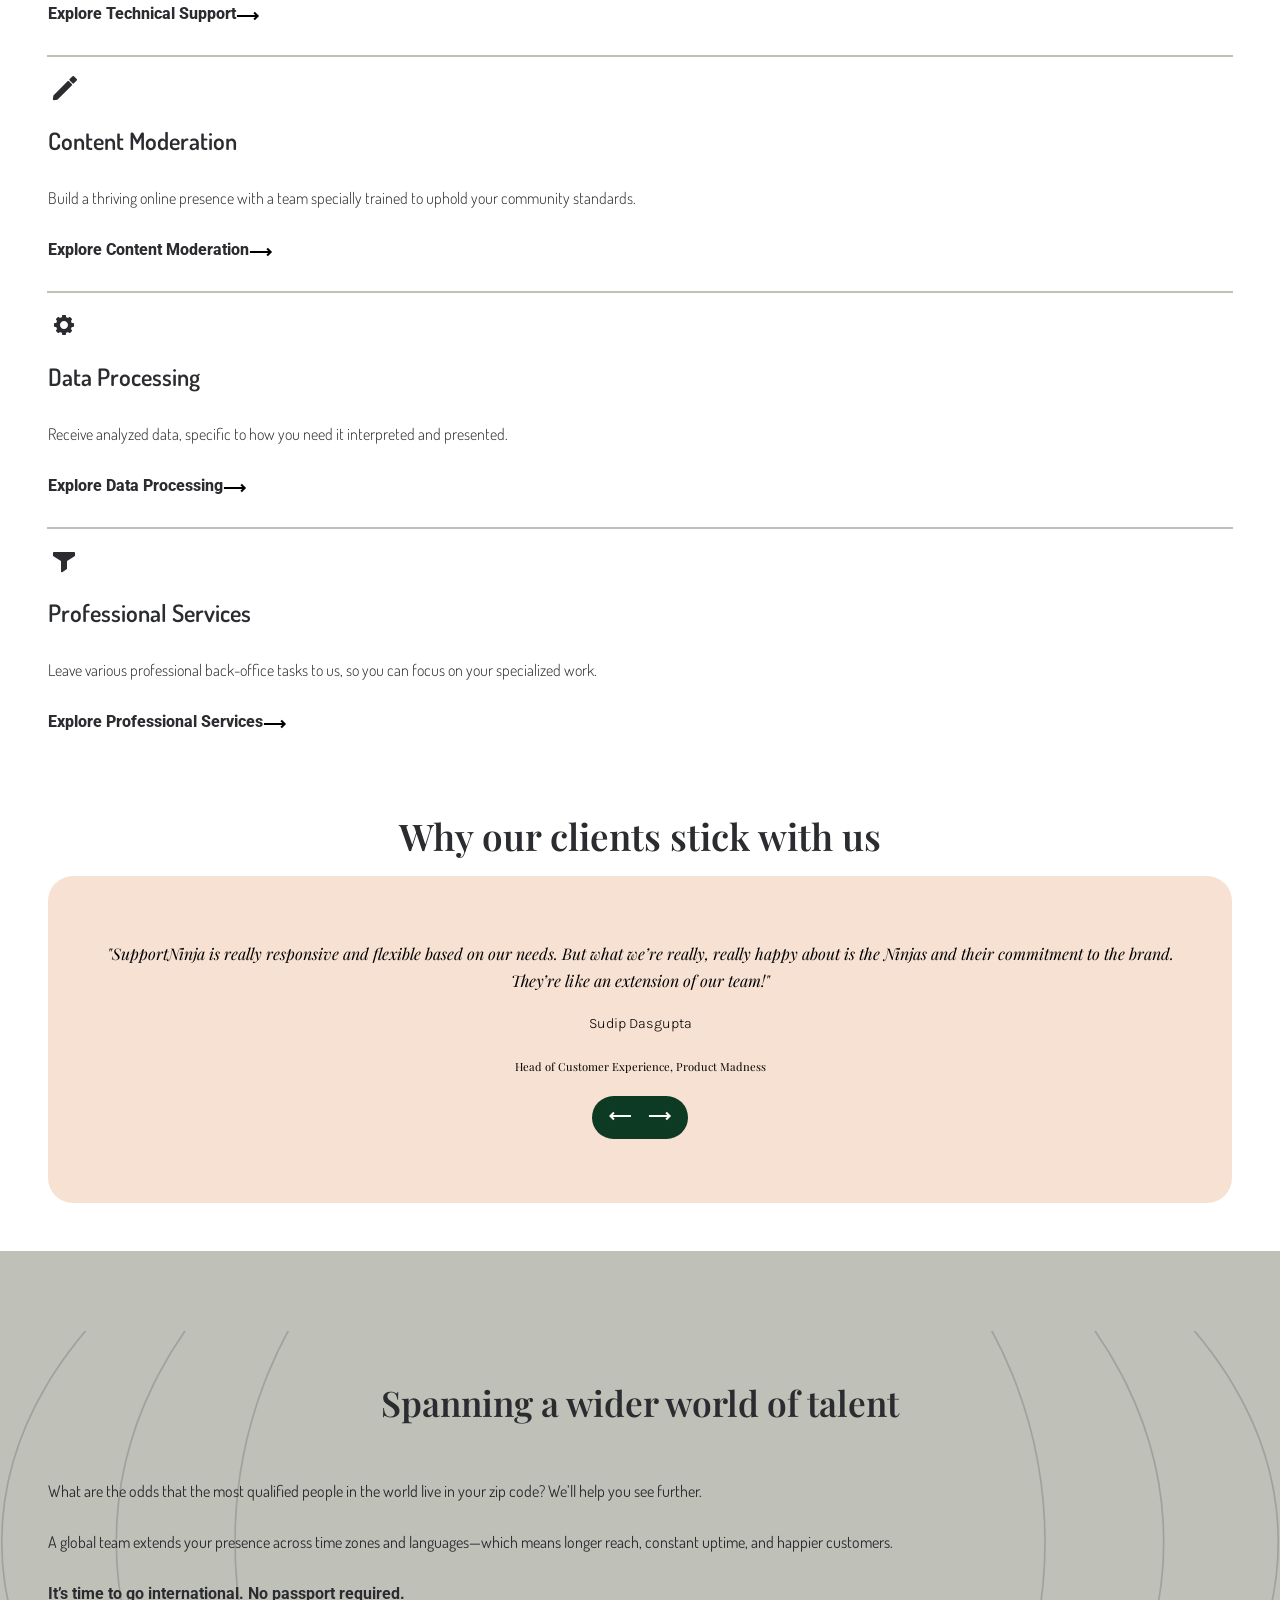
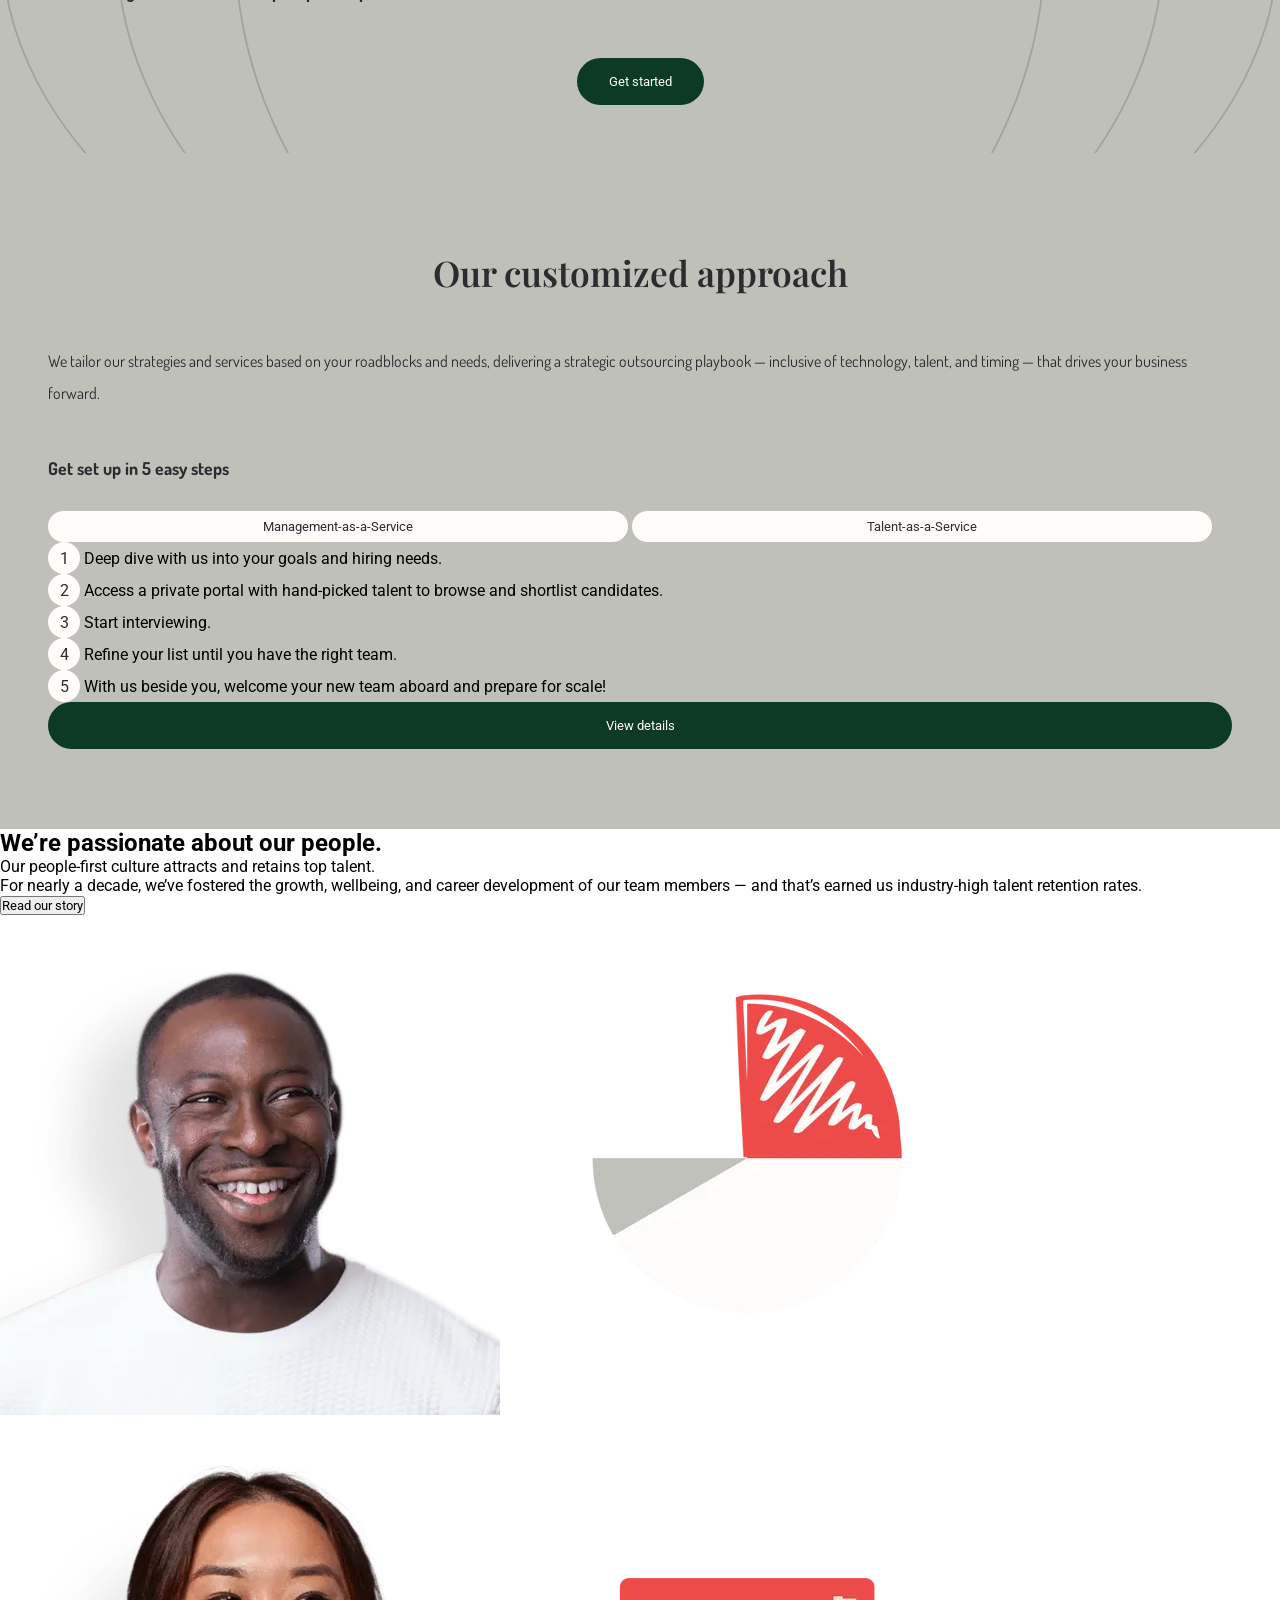
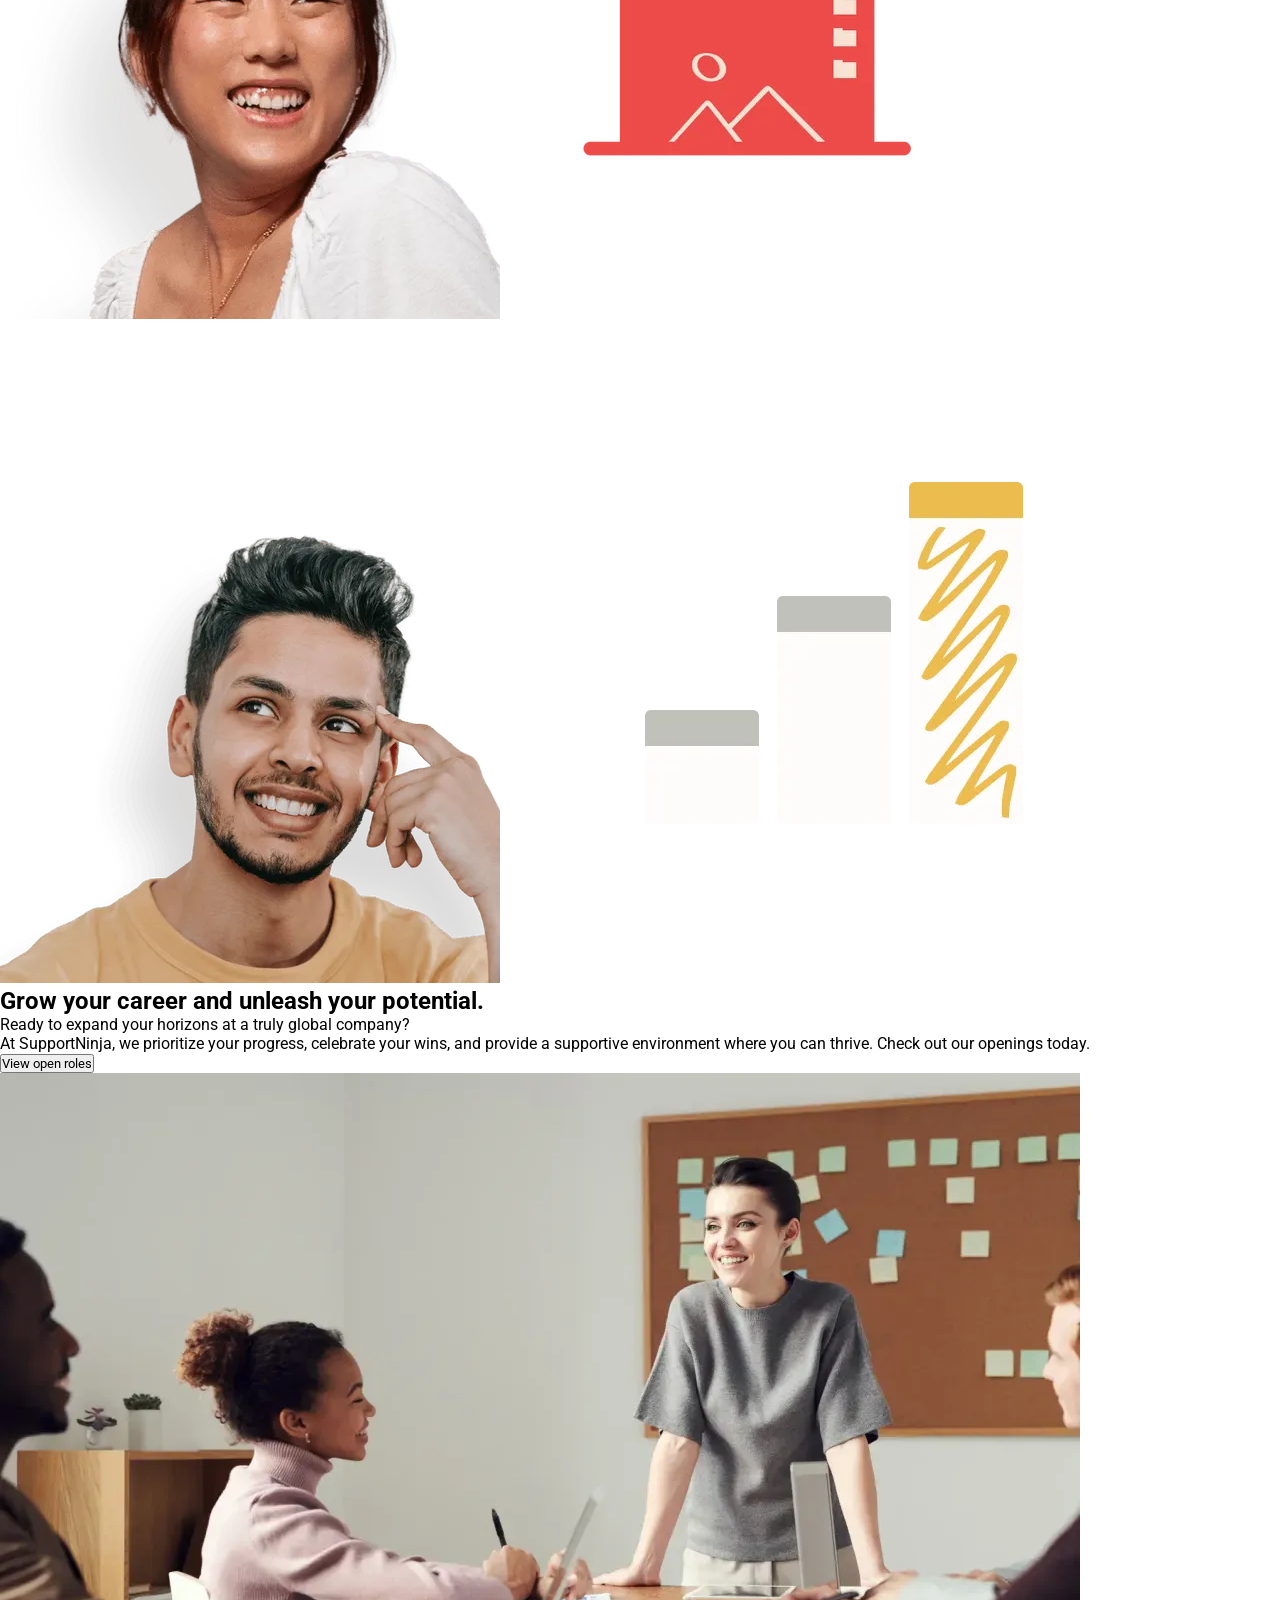
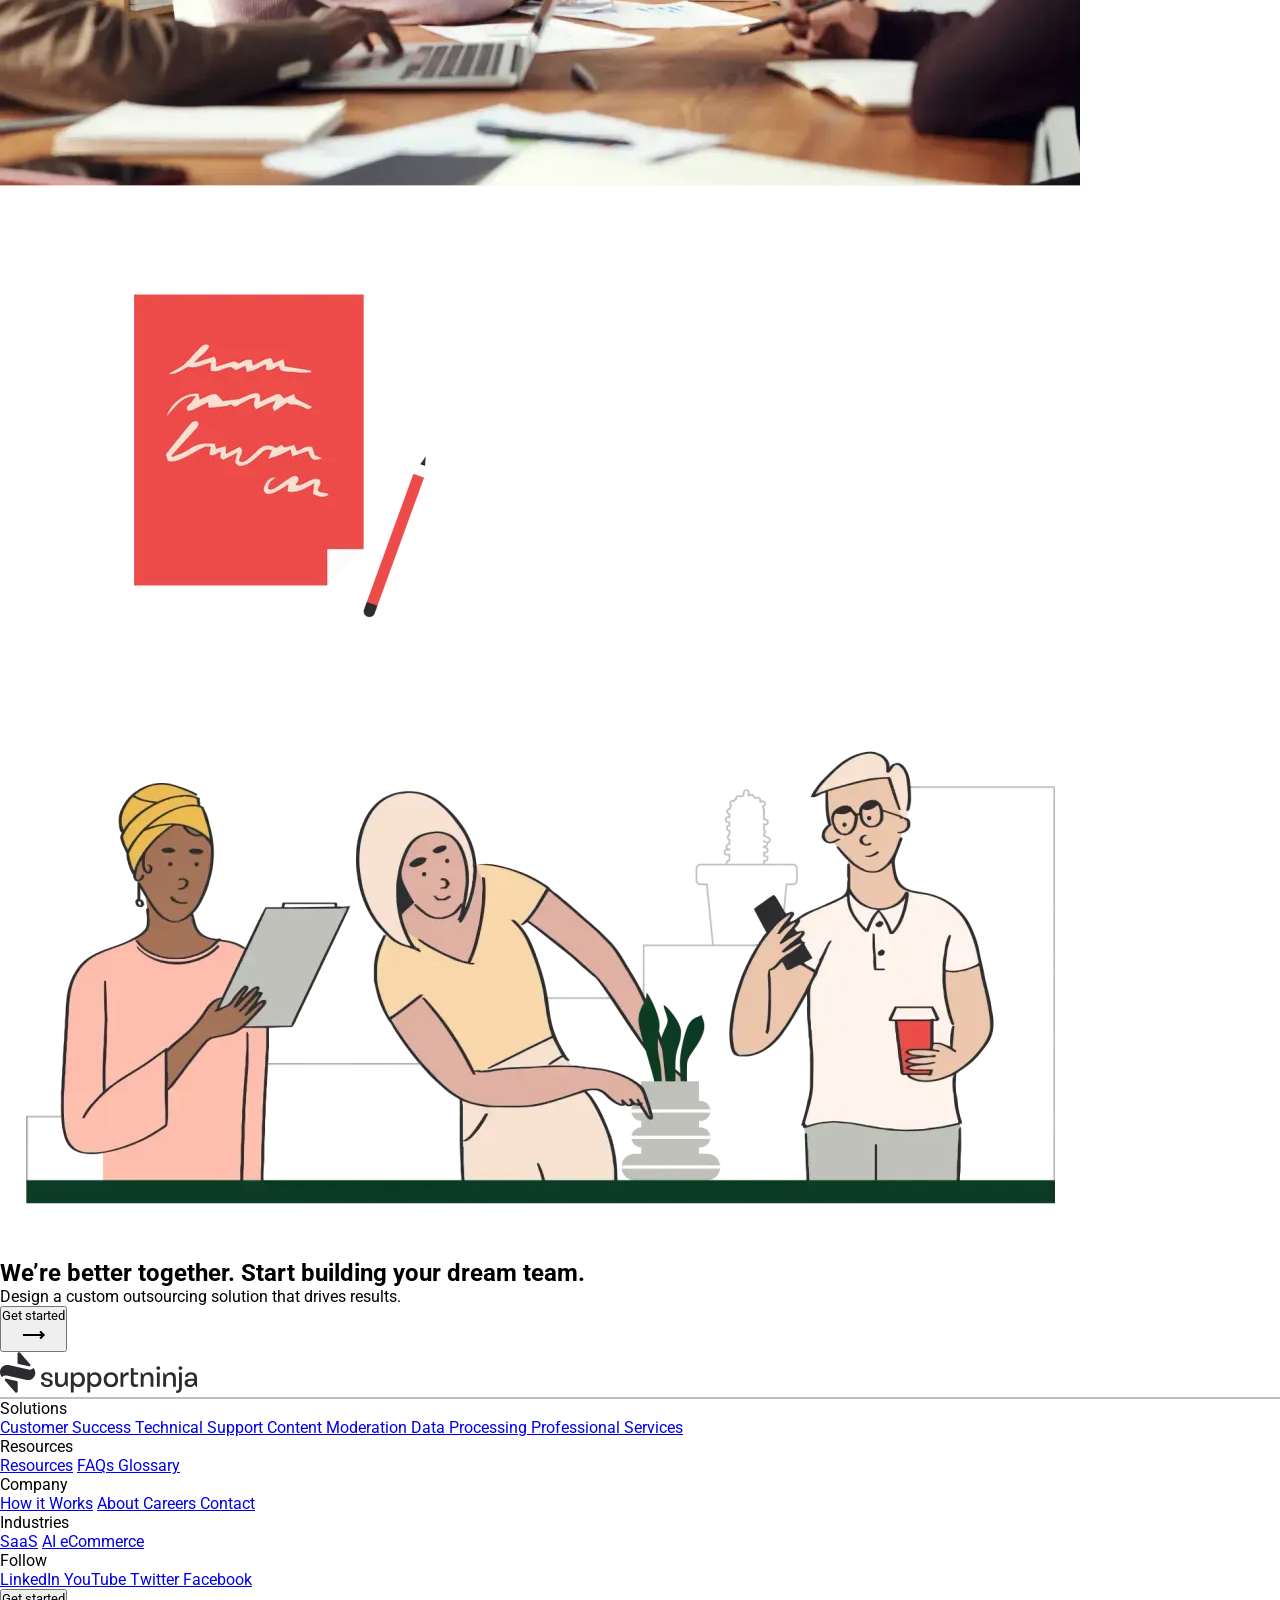
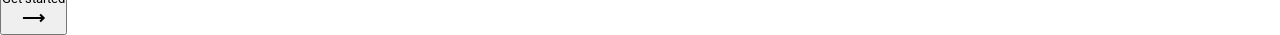
==== commit 9e00e597: "css action and interaction with elements" ====
--- a/main.html
+++ b/main.html
@@ -219,36 +219,64 @@
       </div>
     </section>
     <section class="steps">
-      <div class="steps-intro , container">
-        <h1> Spanning a wider world of talent </h1>
-        <p> What are the odds that the most qualified people in the world live in your zip code? We’ll help you see further.</p>
-‍
-        <p>A global team extends your presence across time zones and languages—which means longer reach, constant uptime, and happier customers.</p>
-‍
-        <p><strong>It’s time to go international. No passport required.</strong></p>
-        <button> Get started </button>
-      </div>
-      <div>
-        <h1> Our customized approach </h1>
-        <p> We tailor our strategies and services based on your roadblocks and needs, delivering a strategic outsourcing playbook — inclusive of technology, talent, and timing — that drives your business forward.
-        </p>
+      <div class="background">
+        <div class="steps-intro , container">
+          <h1> Spanning a wider world of talent </h1>
+          <p> What are the odds that the most qualified people in the world live in your zip code? We’ll help you see further.</p>
+  ‍
+          <p>A global team extends your presence across time zones and languages—which means longer reach, constant uptime, and happier customers.</p>
+  ‍
+          <p><strong>It’s time to go international. No passport required.</strong></p>
+          <button> Get started </button>
+        </div>
+      </div>
+      <div class="steps-points , container">
+        <div class="approach">
+          <h1> Our customized approach </h1>
+          <p> We tailor our strategies and services based on your roadblocks and needs, delivering a strategic outsourcing playbook — inclusive of technology, talent, and timing — that drives your business forward.
+          </p>
+        </div>
         <h2> Get set up in 5 easy steps </h2>
-        <button> Management-as-a-Service </button>
-        <button> Talent-as-a-Service </button>
-        <ol>
-          <li> Deep dive with us into your goals and hiring needs. </li>
-          <li> We’ll work with you to design a customized solution for your business. </li>
-          <li> Once you're on board, we’ll source the best talent for you. </li>
-          <li> We’ll create a customized training program that aligns with your goals. </li>
-          <li> Sit back and enjoy the efficiencies ahead — it's grow time. </li>
-        </ol>
-        <ol>
-          <li> Deep dive with us into your goals and hiring needs. </li>
-          <li> Access a private portal with hand-picked talent to browse and shortlist candidates. </li>
-          <li> Start interviewing. </li>
-          <li> Refine your list until you have the right team. </li>
-          <li> With us beside you, welcome your new team aboard and prepare for scale! </li>
-        </ol>
+        <div class="white-buttons">
+          <label>
+          <button class="management-button"> Management-as-a-Service </button>
+        </label>
+          <button type="button" class="talent-button"> Talent-as-a-Service </button>
+        </div>
+        <div class="management">
+          <div>
+            <span>1</span> Deep dive with us into your goals and hiring needs.
+          </div>
+          <div>
+            <span>2</span> We’ll work with you to design a customized solution for your business.
+          </div>
+          <div>
+            <span>3</span> Once you're on board, we’ll source the best talent for you.
+          </div>
+          <div>
+            <span>4</span>  We’ll create a customized training program that aligns with your goals.
+          </div>
+          <div>
+            <span>5</span>  Sit back and enjoy the efficiencies ahead — it's grow time.
+          </div>
+        </div>
+        <div class="talent">
+          <div>
+            <span>1</span> Deep dive with us into your goals and hiring needs.
+          </div>
+          <div>
+            <span>2</span> Access a private portal with hand-picked talent to browse and shortlist candidates.
+          </div>
+          <div>
+            <span>3</span> Start interviewing.
+          </div>
+          <div>
+            <span>4</span> Refine your list until you have the right team.
+          </div>
+          <div>
+            <span>5</span>  With us beside you, welcome your new team aboard and prepare for scale!
+          </div>
+        </div>
         <button> View details </button>
       </div>
     </section>
--- a/style.css
+++ b/style.css
@@ -368,24 +368,32 @@
   background-color: var(--grey-color);
   padding: 2rem 0;
 
+  & .background {
+    background-image: url("assets/world-background-image.svg");
+    z-index: 1;
+    background-position: center;
+    background-repeat: no-repeat;
+    background-size: cover;
+  }
+
+  & h1 {
+    text-align: center;
+    margin: 3rem;
+    font-size: 220%;
+    font-weight: 600;
+    font-family: 'Playfair Display', serif;
+    color: var(--main-black);
+    line-height: 3rem;
+  }
+
+  & p {
+    font-family: 'Dosis', sans-serif;
+    line-height: 2rem;
+    color: var(--main-black);
+  }
+
   & .steps-intro {
     display: grid;
-
-    & h1 {
-      text-align: center;
-      margin: 3rem;
-      font-size: 220%;
-      font-weight: 600;
-      font-family: 'Playfair Display', serif;
-      color: var(--main-black);
-      line-height: 3rem;
-    }
-
-    & p {
-      font-family: 'Dosis', sans-serif;
-      line-height: 2rem;
-      color: var(--main-black);
-    }
 
     & button {
       border: none;
@@ -401,18 +409,86 @@
       margin: 3rem auto;
     }
   }
-}
-
-
-
-
-
-
-
-
-
-
-
-
-
-
+
+  & .steps-points {
+    display: flex;
+    flex-direction: column;
+
+    & .approach {
+      margin-bottom: 3rem;
+    }
+
+    & h2 {
+      font-family: 'Dosis', sans-serif;
+      color: var(--main-black);
+      font-size: 110%;
+      margin-bottom: 2rem;
+    }
+
+    & .white-buttons {
+
+      & button {
+        border: none;
+        background-color: var(--background-white);
+        border-radius: 100px;
+        color: var(--main-black);
+        padding: 0.5rem 1rem;
+        width: 49%;
+
+       /* &:hover {
+          background-color: red;
+        }*/
+
+        &.management-button:active {
+          background-color: red;
+        }
+
+        &.talent-button:active {
+          background-color: yellow;
+        }
+      }
+    }
+
+    & button {
+      border: none;
+      background-color: var(--green-button);
+      border-radius: 100px;
+      box-sizing: border-box;
+      display: inline-flex;
+      color: var(--background-white);
+      justify-content: center;
+      padding: 0.5rem 1rem;
+      gap: 1rem;
+      text-align: center;
+      vertical-align: middle;
+      padding: 1rem 0;
+    }
+
+    & span {
+      display: inline-flex;
+      align-items: center;
+      justify-content: center;
+      width: 2rem;
+      height: 2rem;
+      border-radius: 50%;
+      background-color: var(--background-white);
+      color: var(--main-black);
+    }
+  }
+}
+
+.management {
+  display: none;
+
+  &:has(.management-button:active) {
+  display: block;
+  }
+}
+
+
+
+
+
+
+
+
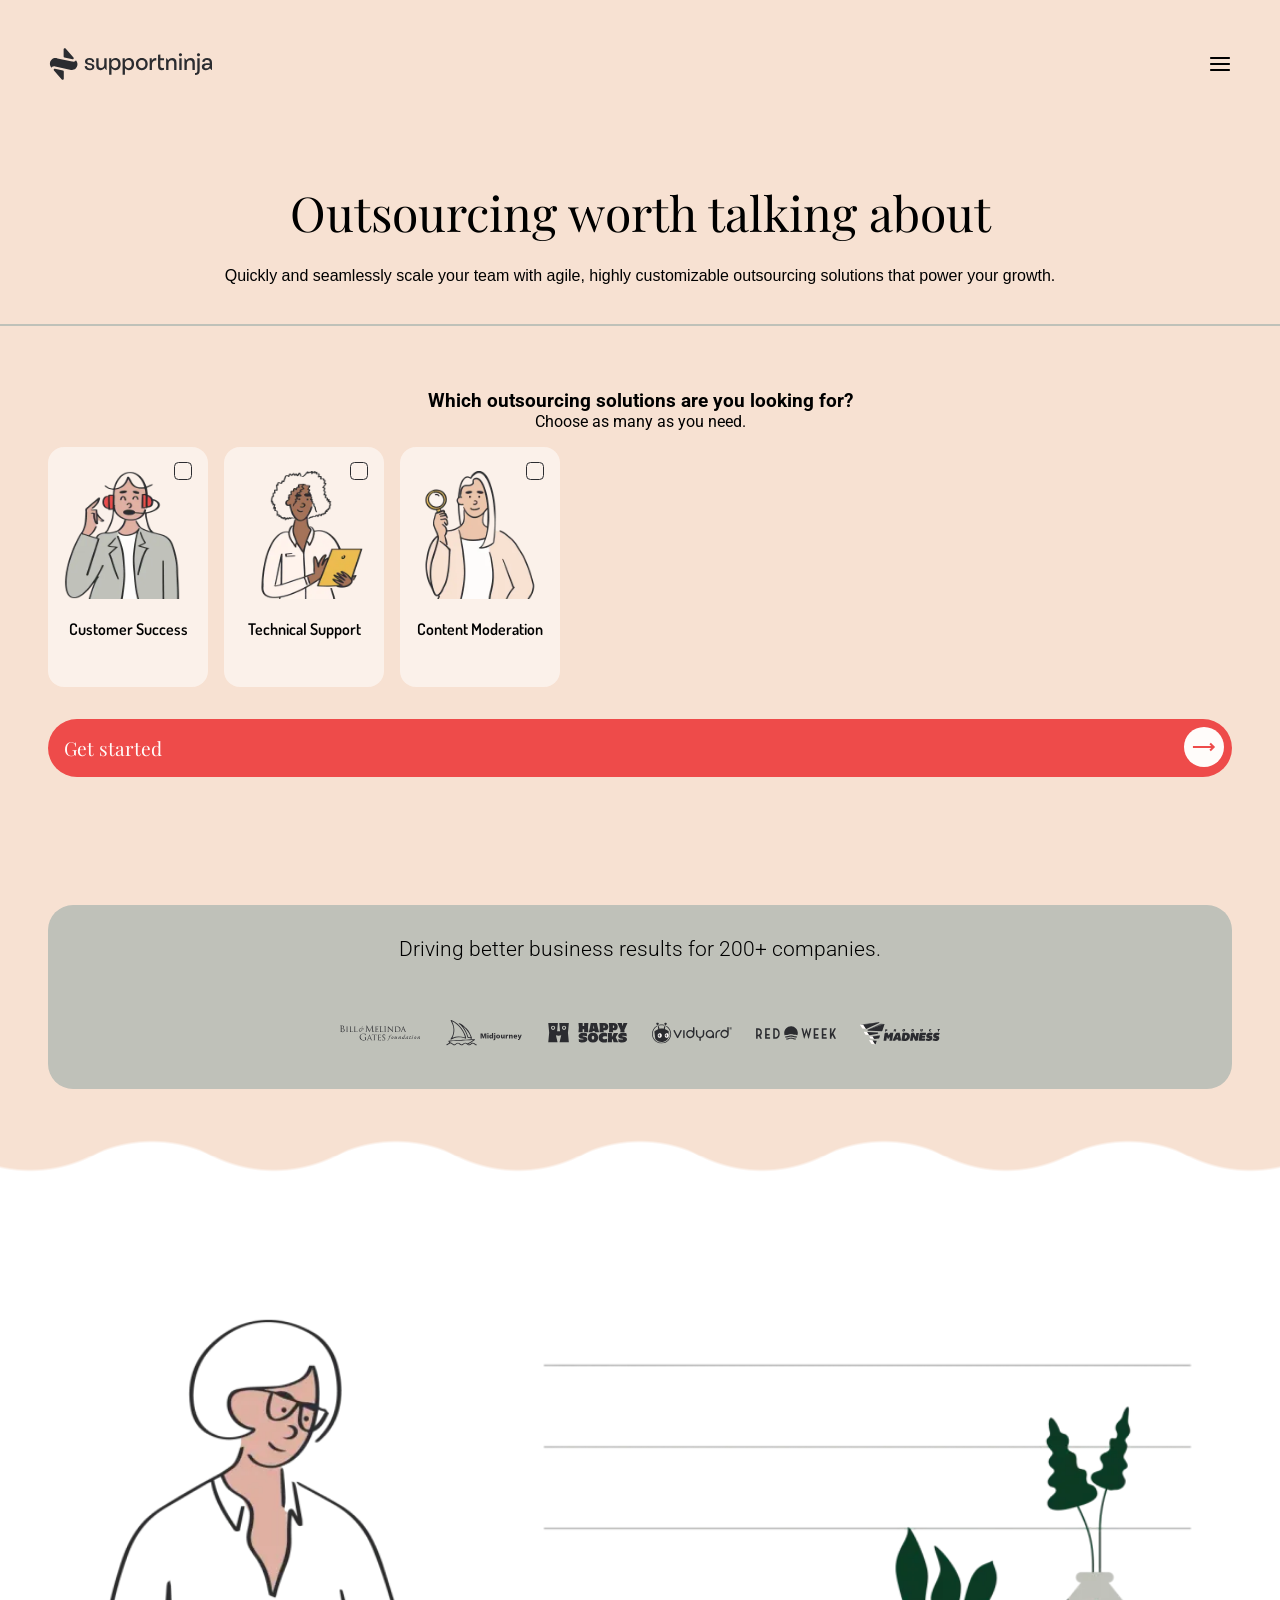
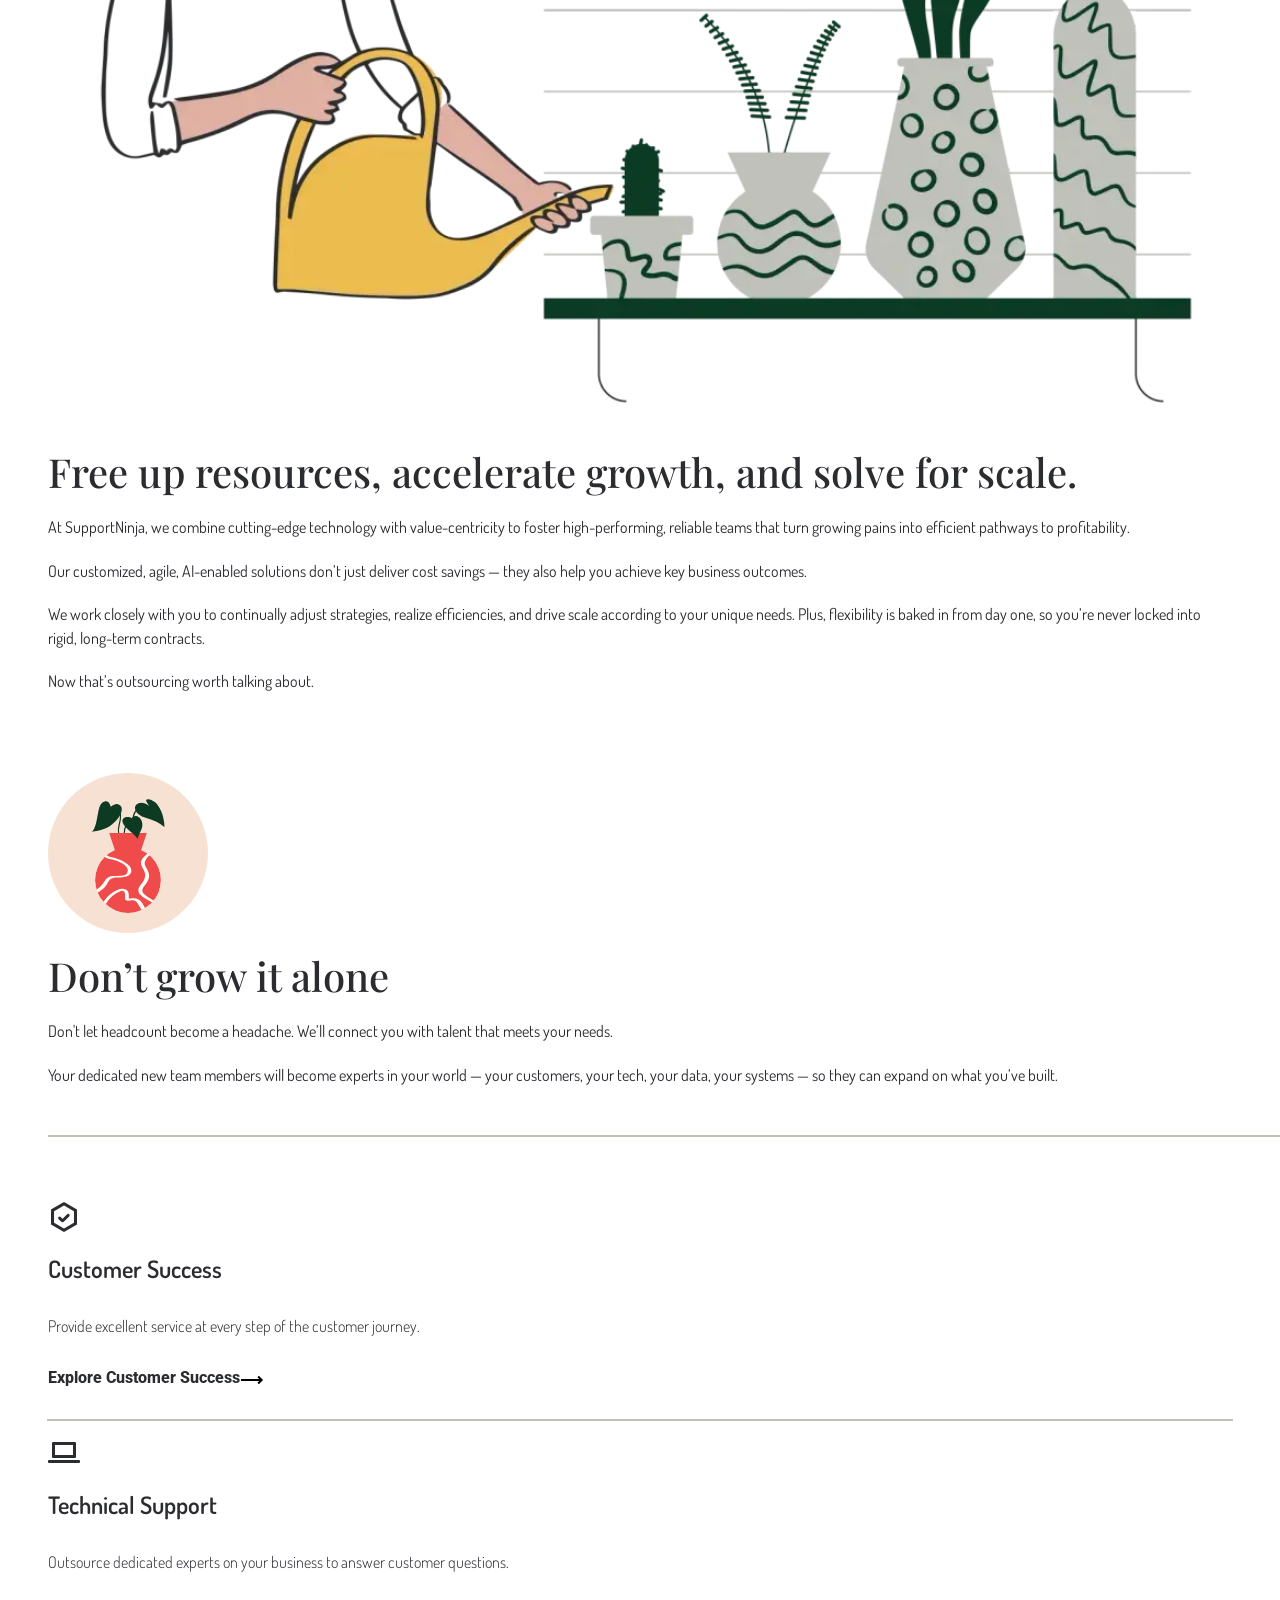
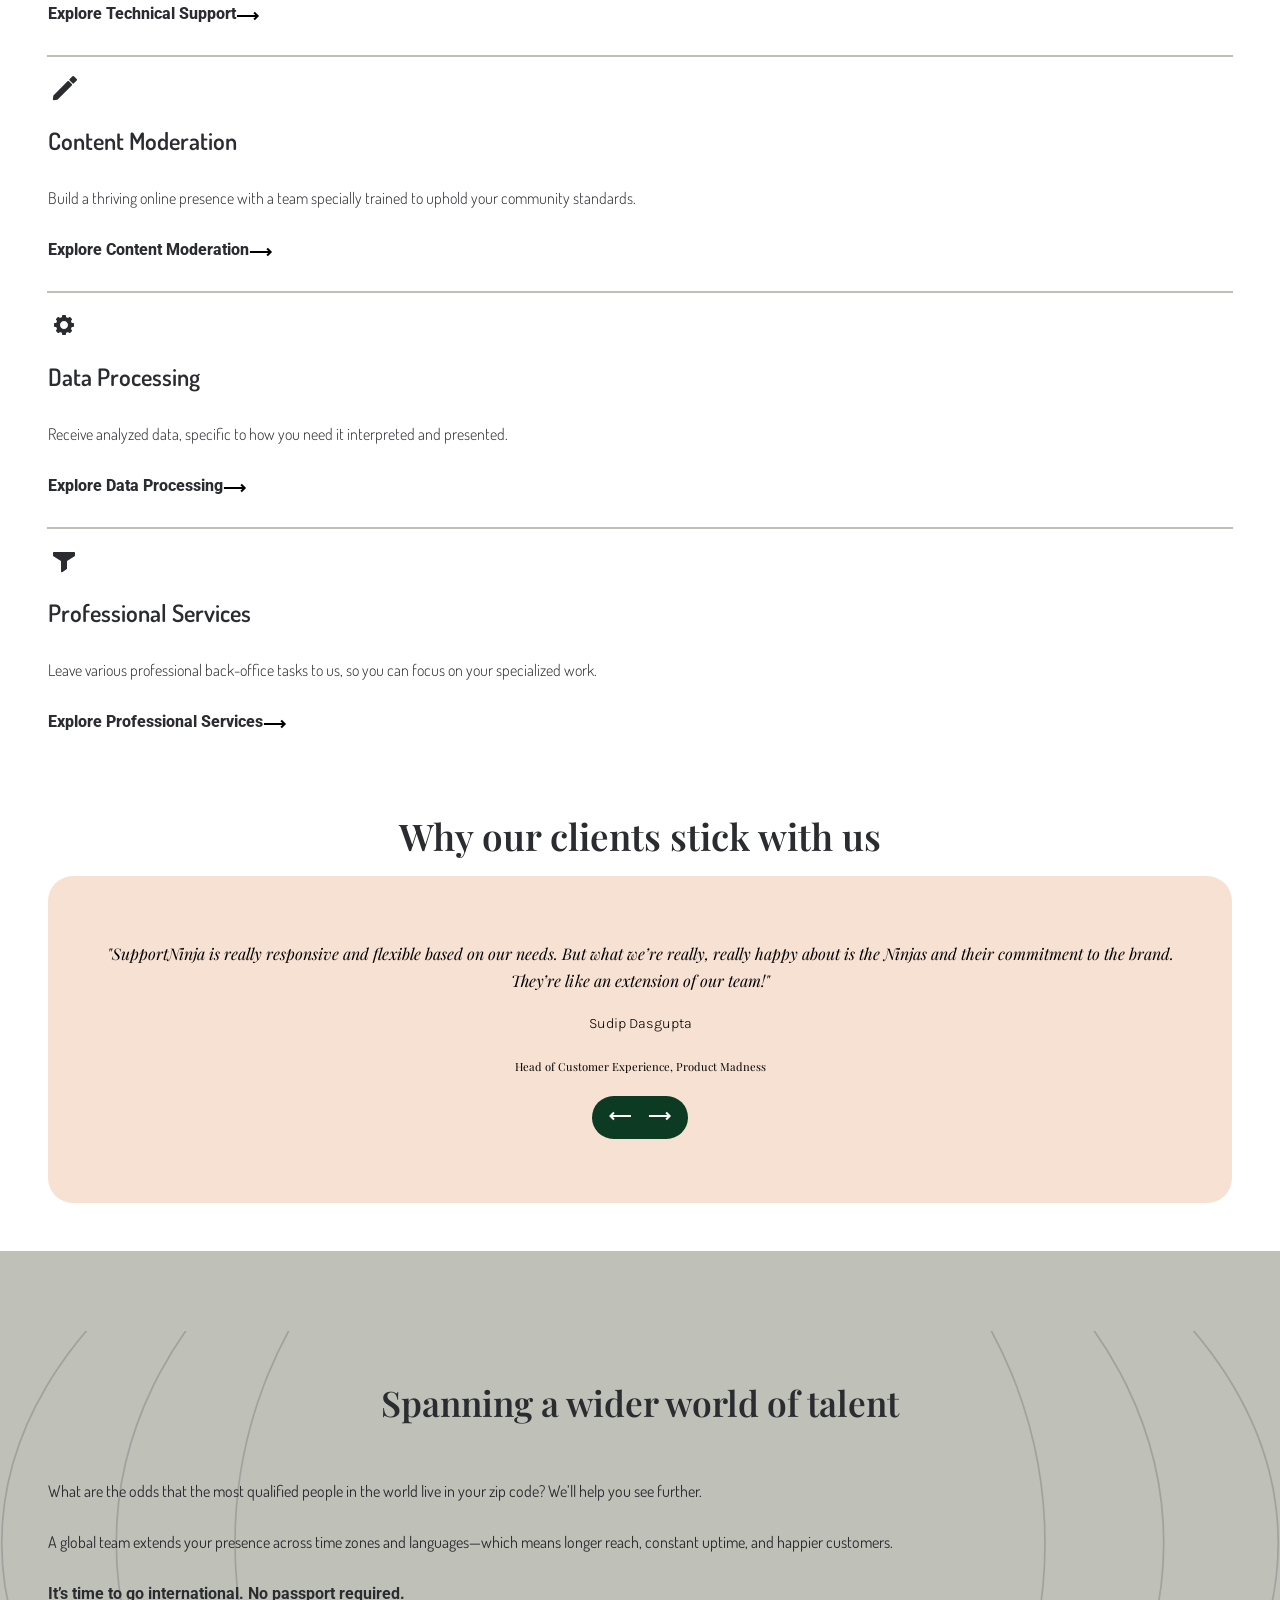
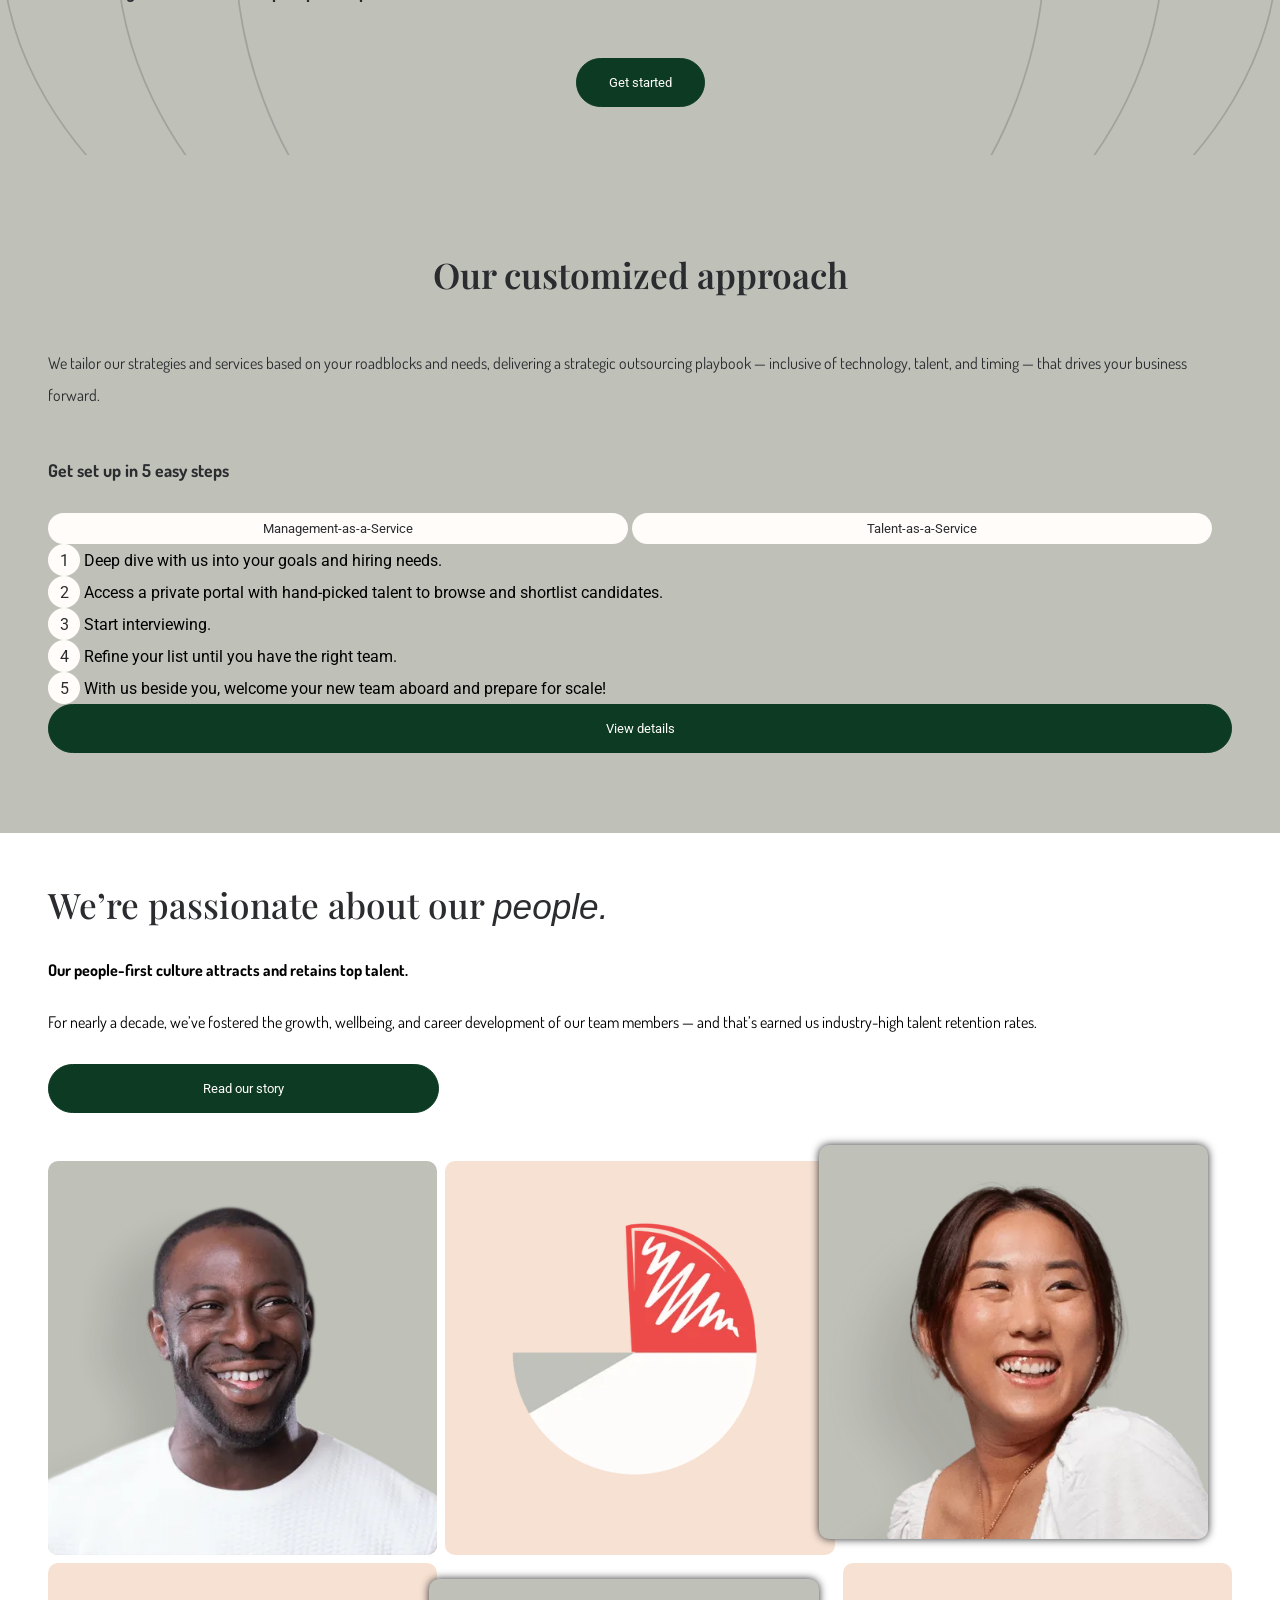
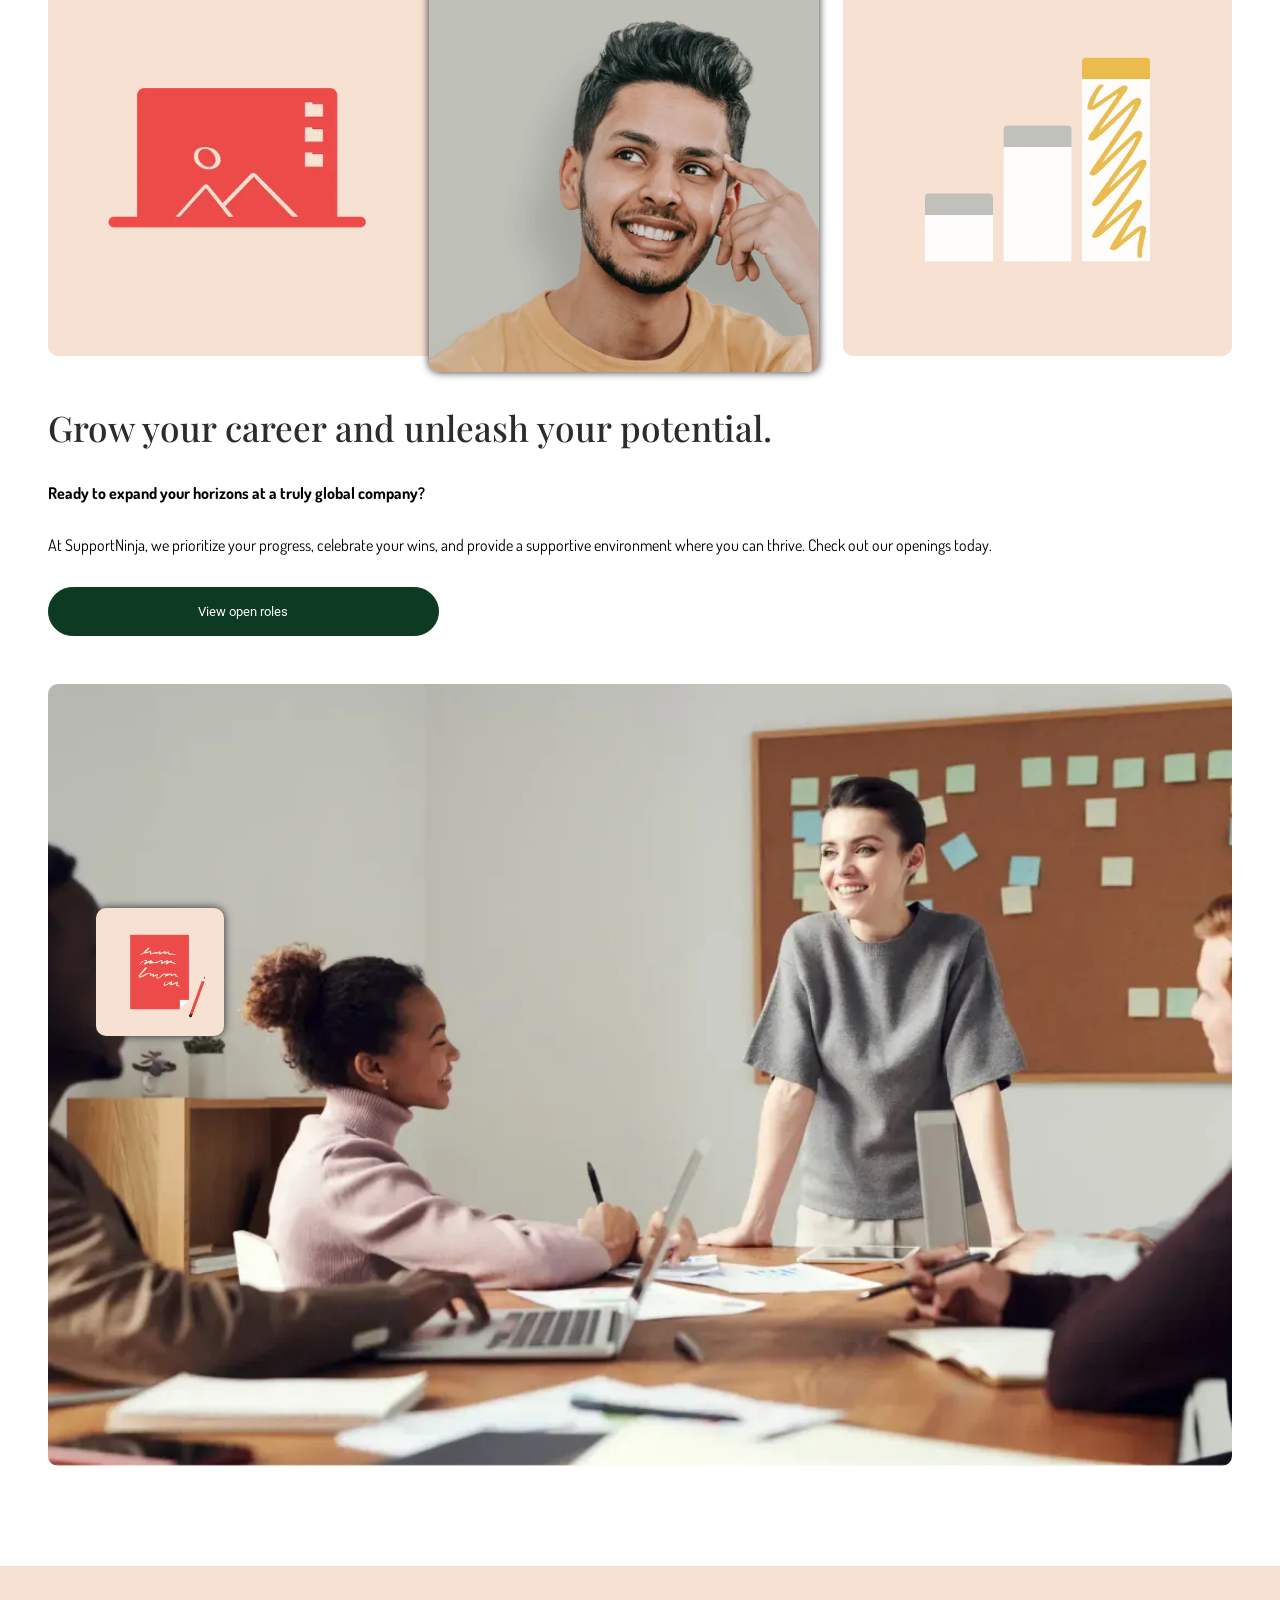
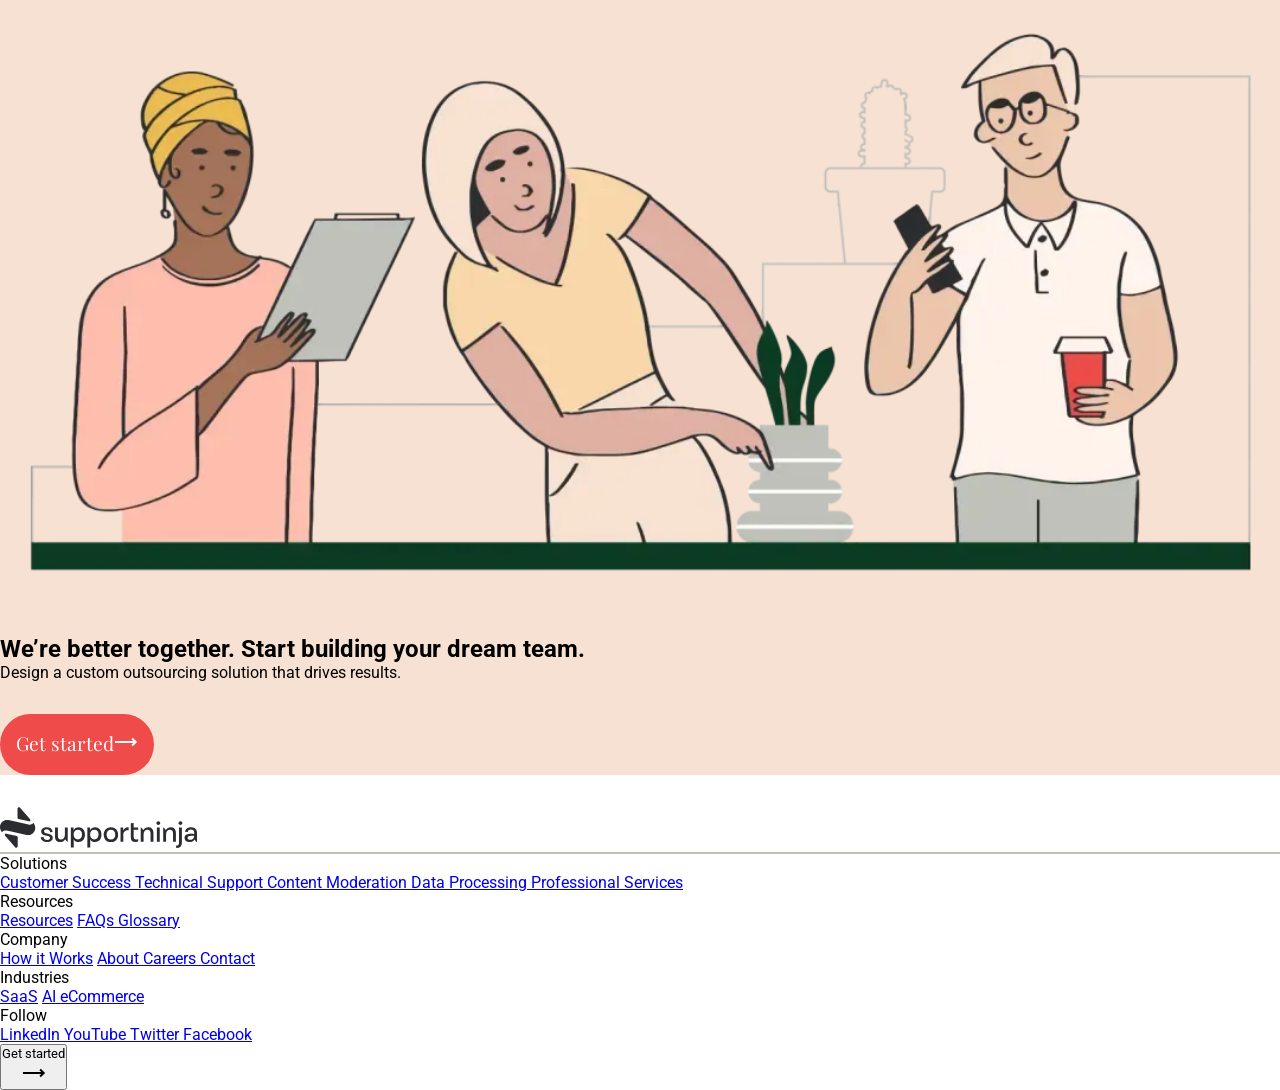
==== commit 666eb2bb: "more css" ====
--- a/main.html
+++ b/main.html
@@ -280,37 +280,49 @@
         <button> View details </button>
       </div>
     </section>
-    <section class="story">
+    <section class="story , container">
       <div class="story-item">
-        <h1> We’re passionate about our people. </h1>
-        <p> Our people-first culture attracts and retains top talent. </p>
+        <h1> We’re passionate about our <i>people.</i> </h1>
+        <strong><p> Our people-first culture attracts and retains top talent. </p></strong>
         <p> For nearly a decade, we’ve fostered the growth, wellbeing, and career development of our team members — and that’s earned us industry-high talent retention rates. </p>
         <button> Read our story </button>
       </div>
       <div class="story-photos">
-        <img src="assets/profil-photo-1.webp" alt="profile photo">
-        <img src="assets/camebert.webp" alt="camembert graphic">
-        <img src="assets/profil-photo-2.webp" alt="profile photo">
-        <img src="assets/red-computer.webp" alt="red computer">
-        <img src="assets/profil-photo-3.webp" alt="profile photo">
-        <img src="assets/graphic.webp" alt="yellow graphic sketch">
+        <div class="photo item1">
+            <img src="assets/profil-photo-1.webp" alt="profile photo">
+        </div>
+        <div class="photo item2">
+          <img src="assets/camebert.webp" alt="camembert graphic">
+        </div>
+        <div class="photo item3">
+          <img src="assets/profil-photo-2.webp" alt="profile photo">
+        </div>
+        <div class="photo item2">
+          <img src="assets/red-computer.webp" alt="red computer">
+        </div>
+        <div class="photo item5">
+          <img src="assets/profil-photo-3.webp" alt="profile photo">
+        </div>
+        <div class="photo item2">
+          <img src="assets/graphic.webp" alt="yellow graphic sketch">
+        </div>
       </div>
       <div class="story-item">
         <h1> Grow your career and unleash your potential. </h1>
-        <p> Ready to expand your horizons at a truly global company? </p>
+        <strong><p> Ready to expand your horizons at a truly global company? </p></strong>
         <p> At SupportNinja, we prioritize your progress, celebrate your wins, and provide a supportive environment where you can thrive. Check out our openings today. </p>
         <button> View open roles </button>
       </div>
-      <div>
+      <div class="meeting">
         <img src="assets/reunion-photo.webp" alt="office meeting">
-        <img src="assets/red-notes.webp" alt="red notes">
-      </div>
-    </section>
-    <section>
+        <img class="red-note" src="assets/red-notes.webp" alt="red notes">
+      </div>
+    </section>
+    <section class="last">
       <img src="assets/work-together.webp" alt="cartoon people working together">
       <h1> We’re better together. Start building your dream team. </h1>
       <p> Design a custom outsourcing solution that drives results. </p>
-      <button class="start"> Get started
+      <button class="button"> Get started
         <div>
           <svg width="24" height="24" viewBox="0 0 24 24" fill="none" xmlns="http://www.w3.org/2000/svg">
             <path d="M23.0677 11.9929L18.818 7.75739L17.4061 9.17398L19.2415 11.0032L0.932469 11.0012L0.932251 13.0012L19.2369 13.0032L17.4155 14.8308L18.8321 16.2426L23.0677 11.9929Z" fill="currentColor" />
--- a/style.css
+++ b/style.css
@@ -21,6 +21,8 @@
   --green-button-rgb: rgb(13,58,35);
   --body-margin: 1rem;
   --alpha: 80%;
+  --title-font:'Playfair Display', serif;
+  --article-font:'Dosis', sans-serif;
 }
 
 .container {
@@ -407,6 +409,12 @@
       gap: 1rem;
       text-align: center;
       margin: 3rem auto;
+      border: 0.1rem solid var(--green-button);
+
+      &:hover {
+        background-color: transparent;
+        color: var(--green-button-rgb);
+      }
     }
   }
 
@@ -450,7 +458,7 @@
     }
 
     & button {
-      border: none;
+      border: 0.1rem solid var(--green-button);
       background-color: var(--green-button);
       border-radius: 100px;
       box-sizing: border-box;
@@ -462,6 +470,11 @@
       text-align: center;
       vertical-align: middle;
       padding: 1rem 0;
+
+      &:hover {
+        background-color: transparent;
+        color: var(--green-button);
+      }
     }
 
     & span {
@@ -485,10 +498,110 @@
   }
 }
 
-
-
-
-
-
-
-
+.story {
+
+  & .story-item {
+    display: flex;
+    flex-direction: column;
+    gap: 2rem;
+
+    & h1 {
+      font-family: var(--title-font);
+      color: var(--main-black);
+      font-size: 220%;
+      font-weight: 500;
+    }
+    & p {
+      font-family: var(--article-font);
+    }
+    & button {
+      background-color: var(--green-button);
+      border: none;
+      border-radius: 100px;
+      padding: 1rem;
+      color: var(--background-white);
+      border: 0.1rem solid var(--green-button);
+      box-sizing: border-box;
+      width: 33%;
+      font-size: 13px;
+      transition: 0.3s;
+
+      &:hover {
+        background-color: transparent;
+        color: var(--green-button-rgb);
+      }
+    }
+  }
+
+  & .story-photos {
+    display: grid;
+    grid-template-columns: repeat(3, 1fr);
+    grid-template-rows: repeat(2, 1fr);
+    grid-gap: 0.5rem;
+    margin: 3rem 0;
+    position: relative;
+
+    .photo {
+      background-color: var(--grey-color);
+      border-radius: 10px;
+
+      & > img {
+        object-fit: cover;
+        width: 100%;
+        height: 100%;
+        overflow: hidden;
+        object-position: top;
+        border-radius: 10px;
+      }
+    }
+
+    & .item3 {
+      position: relative;
+      top: -1rem;
+      left: -1.5rem;
+      box-shadow: 0 0 0.5rem var(--main-black);
+    }
+
+    & .item5 {
+      position: relative;
+      top: 1rem;
+      left: -1rem;
+      box-shadow: 0 0 0.5rem var(--main-black);
+    }
+
+    & .item2 {
+      background-color: var(--background-pink);
+    }
+  }
+}
+
+.meeting {
+  position: relative;
+
+  & img {
+    width: 100%;
+    border-radius: 10px;
+    margin: 3rem 0;
+  }
+
+  & .red-note {
+    background-color: var(--background-pink);
+    width: 8rem;
+    height: 8rem;
+    display: flex;
+    justify-content: center;
+    position: absolute;
+    top: 14rem;
+    left: 3rem;
+    box-shadow: 0 0 0.5rem var(--main-black);
+  }
+}
+
+.last {
+  background-color: var(--background-pink);
+
+  & img {
+    width: 100%;
+  }
+}
+
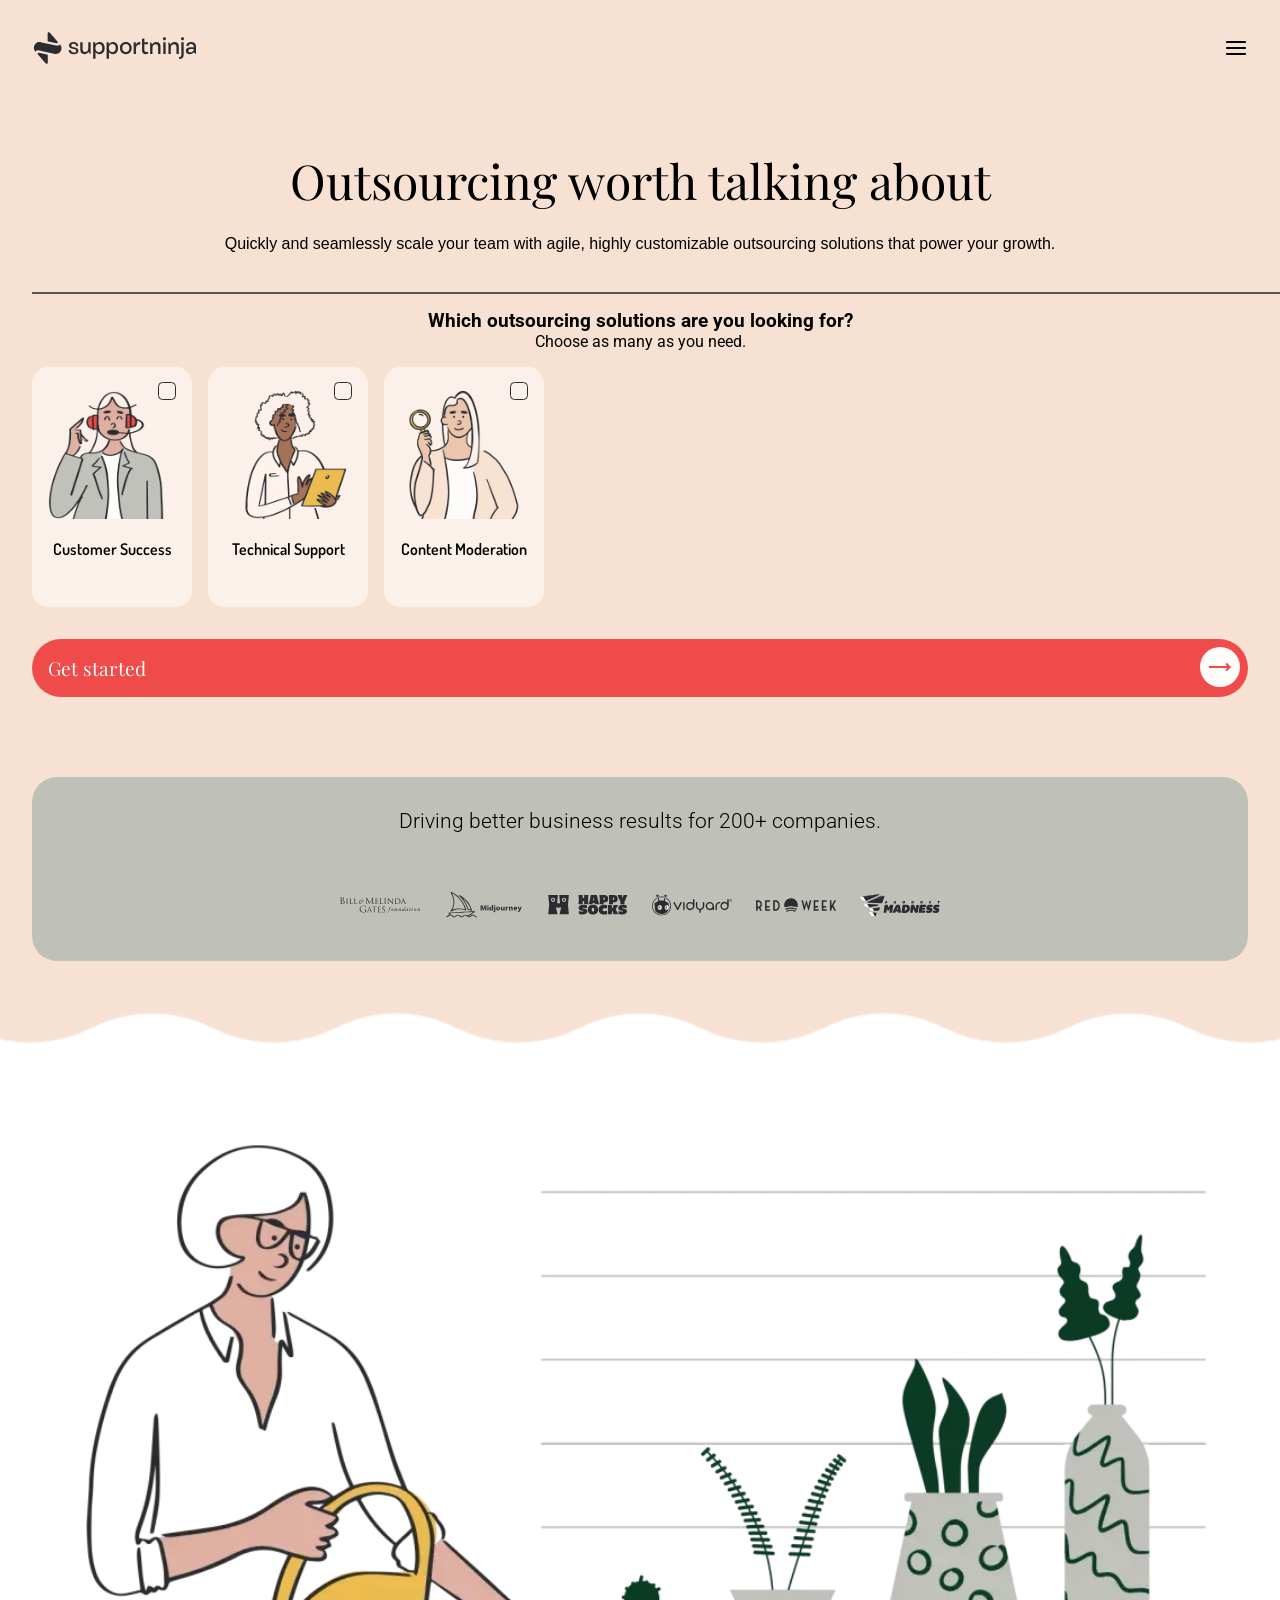
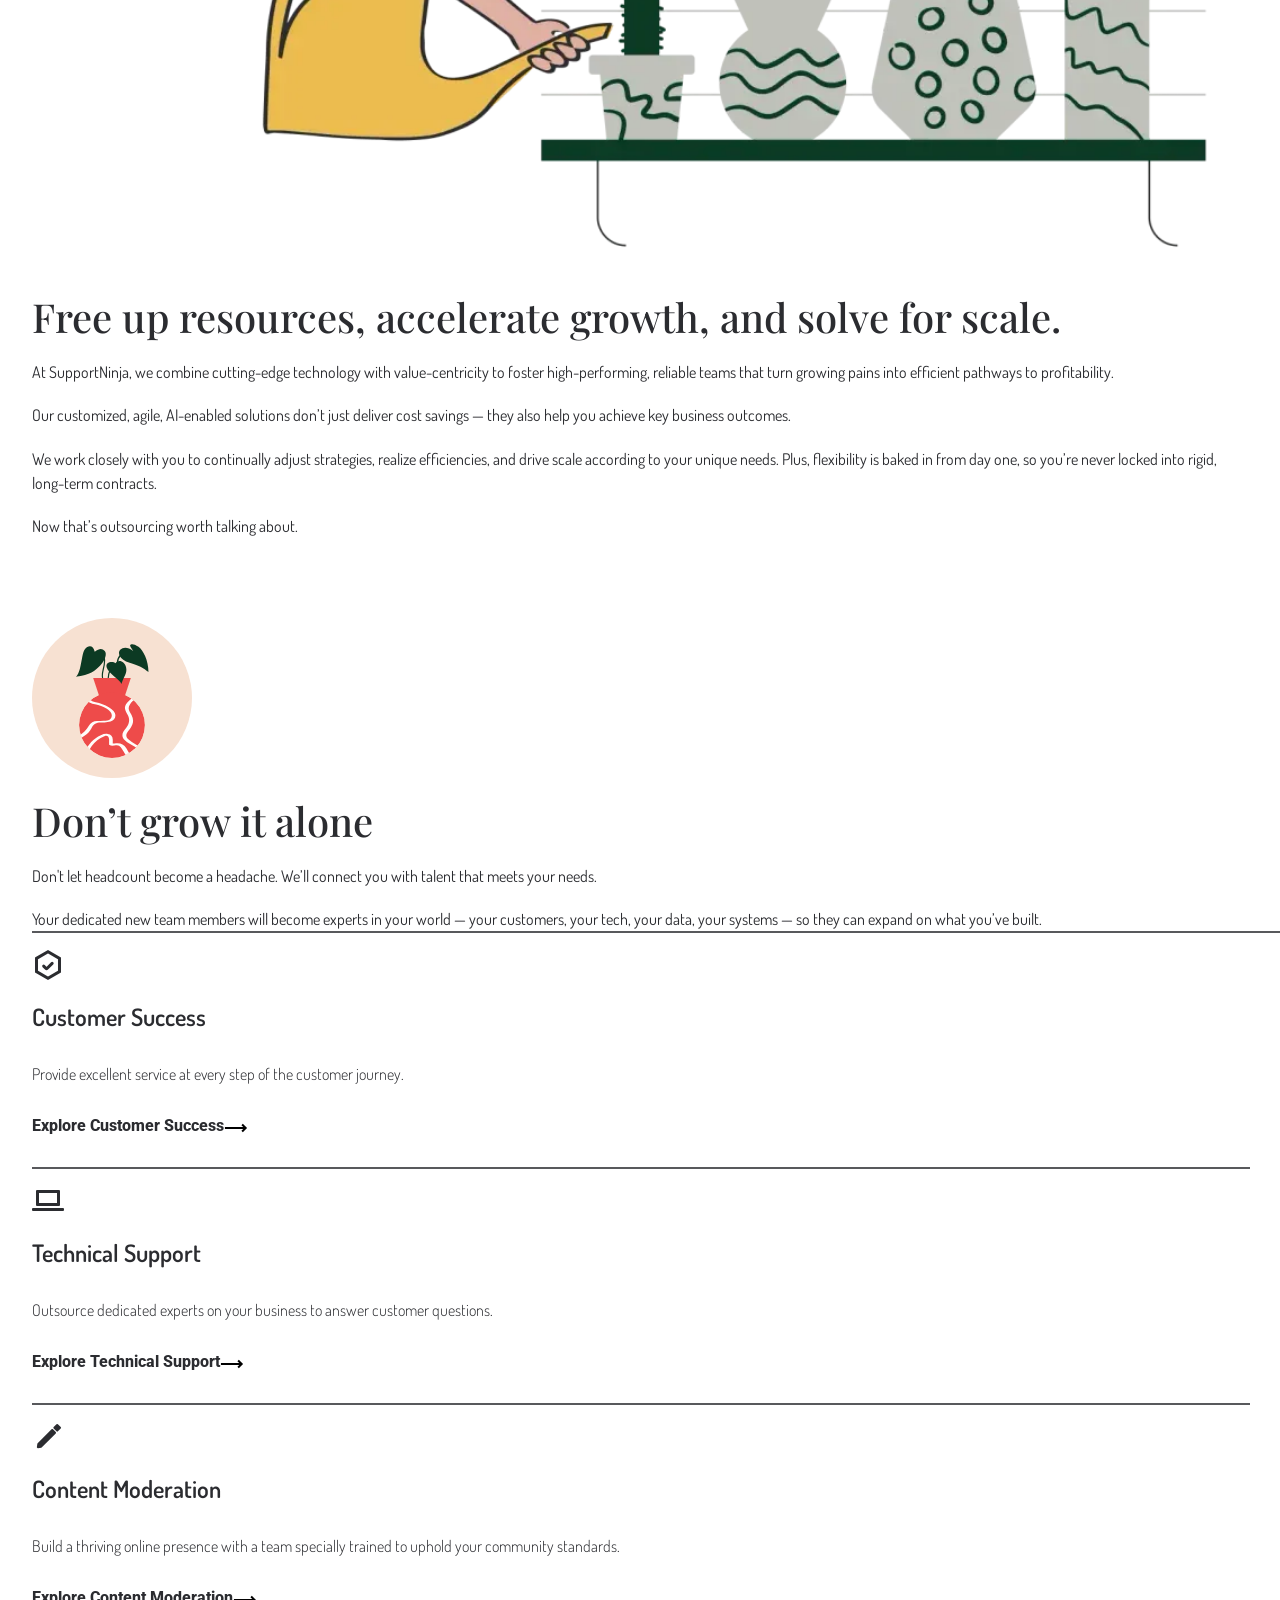
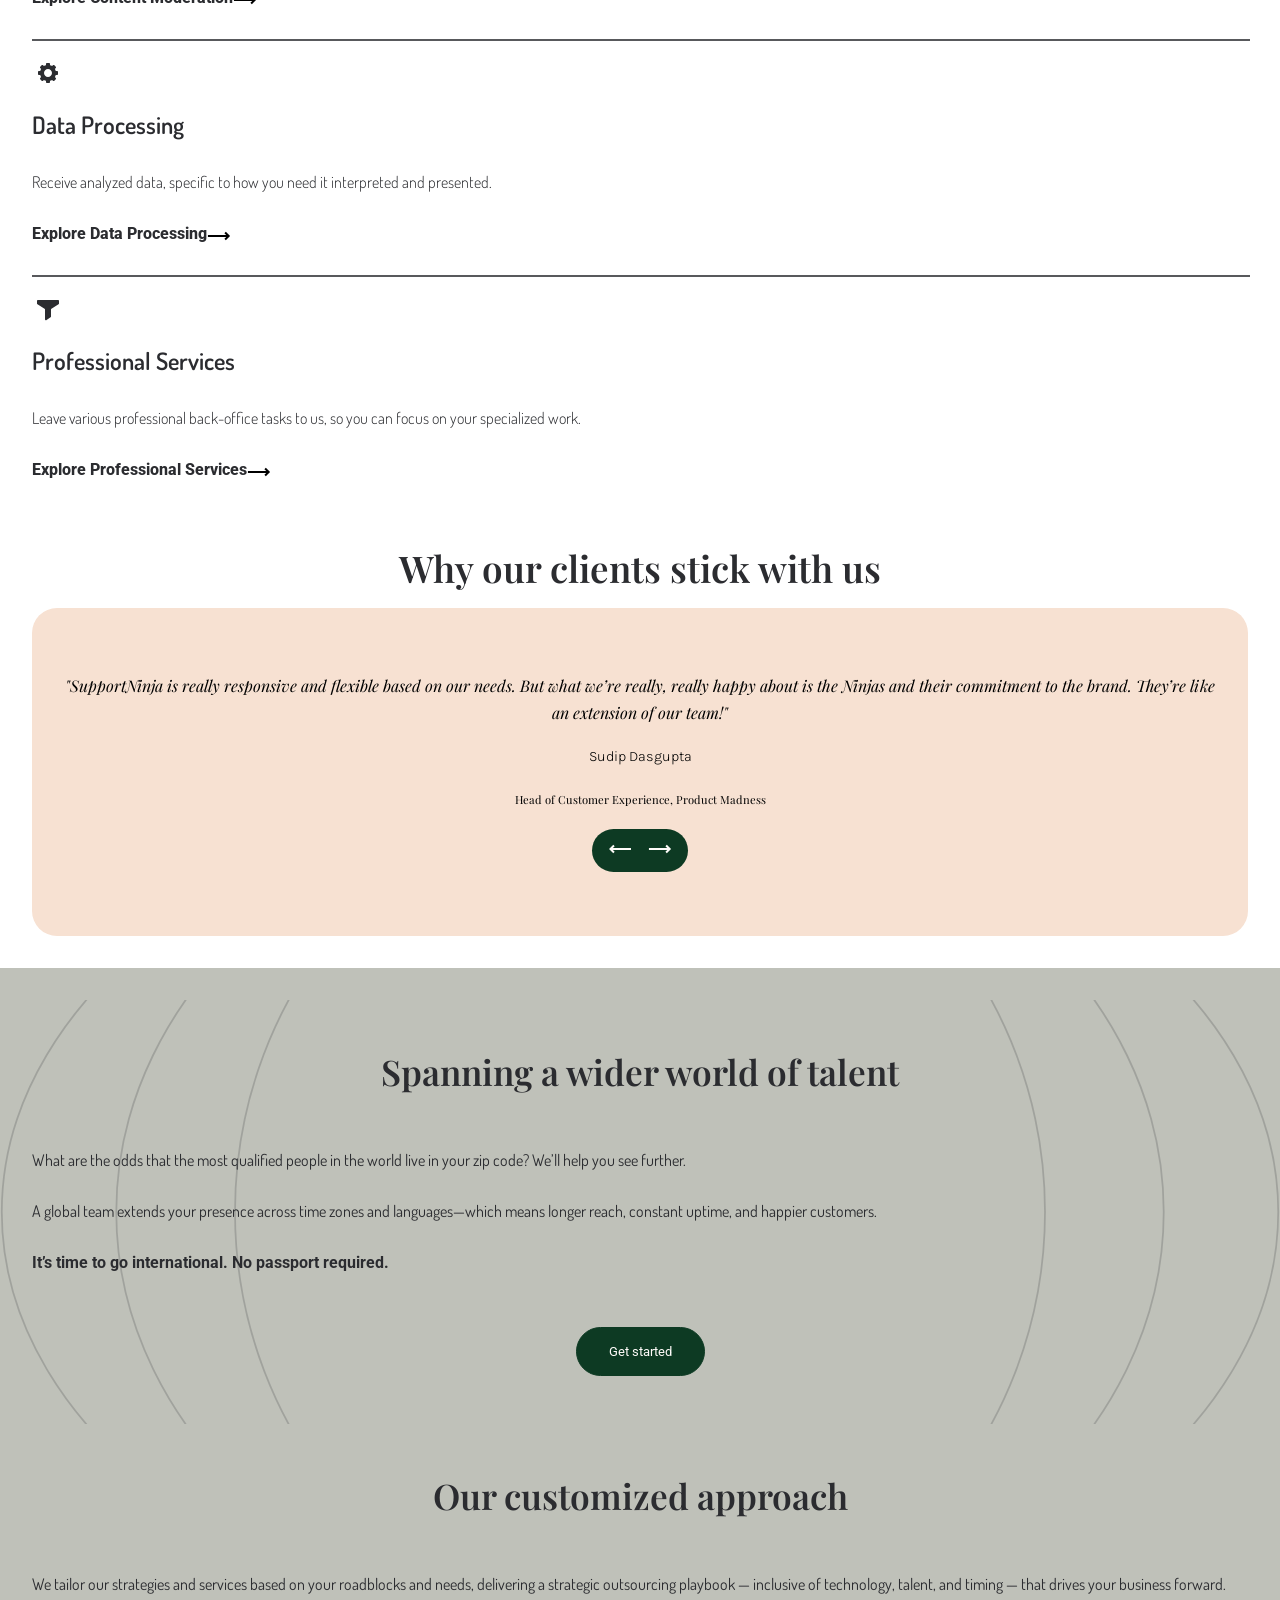
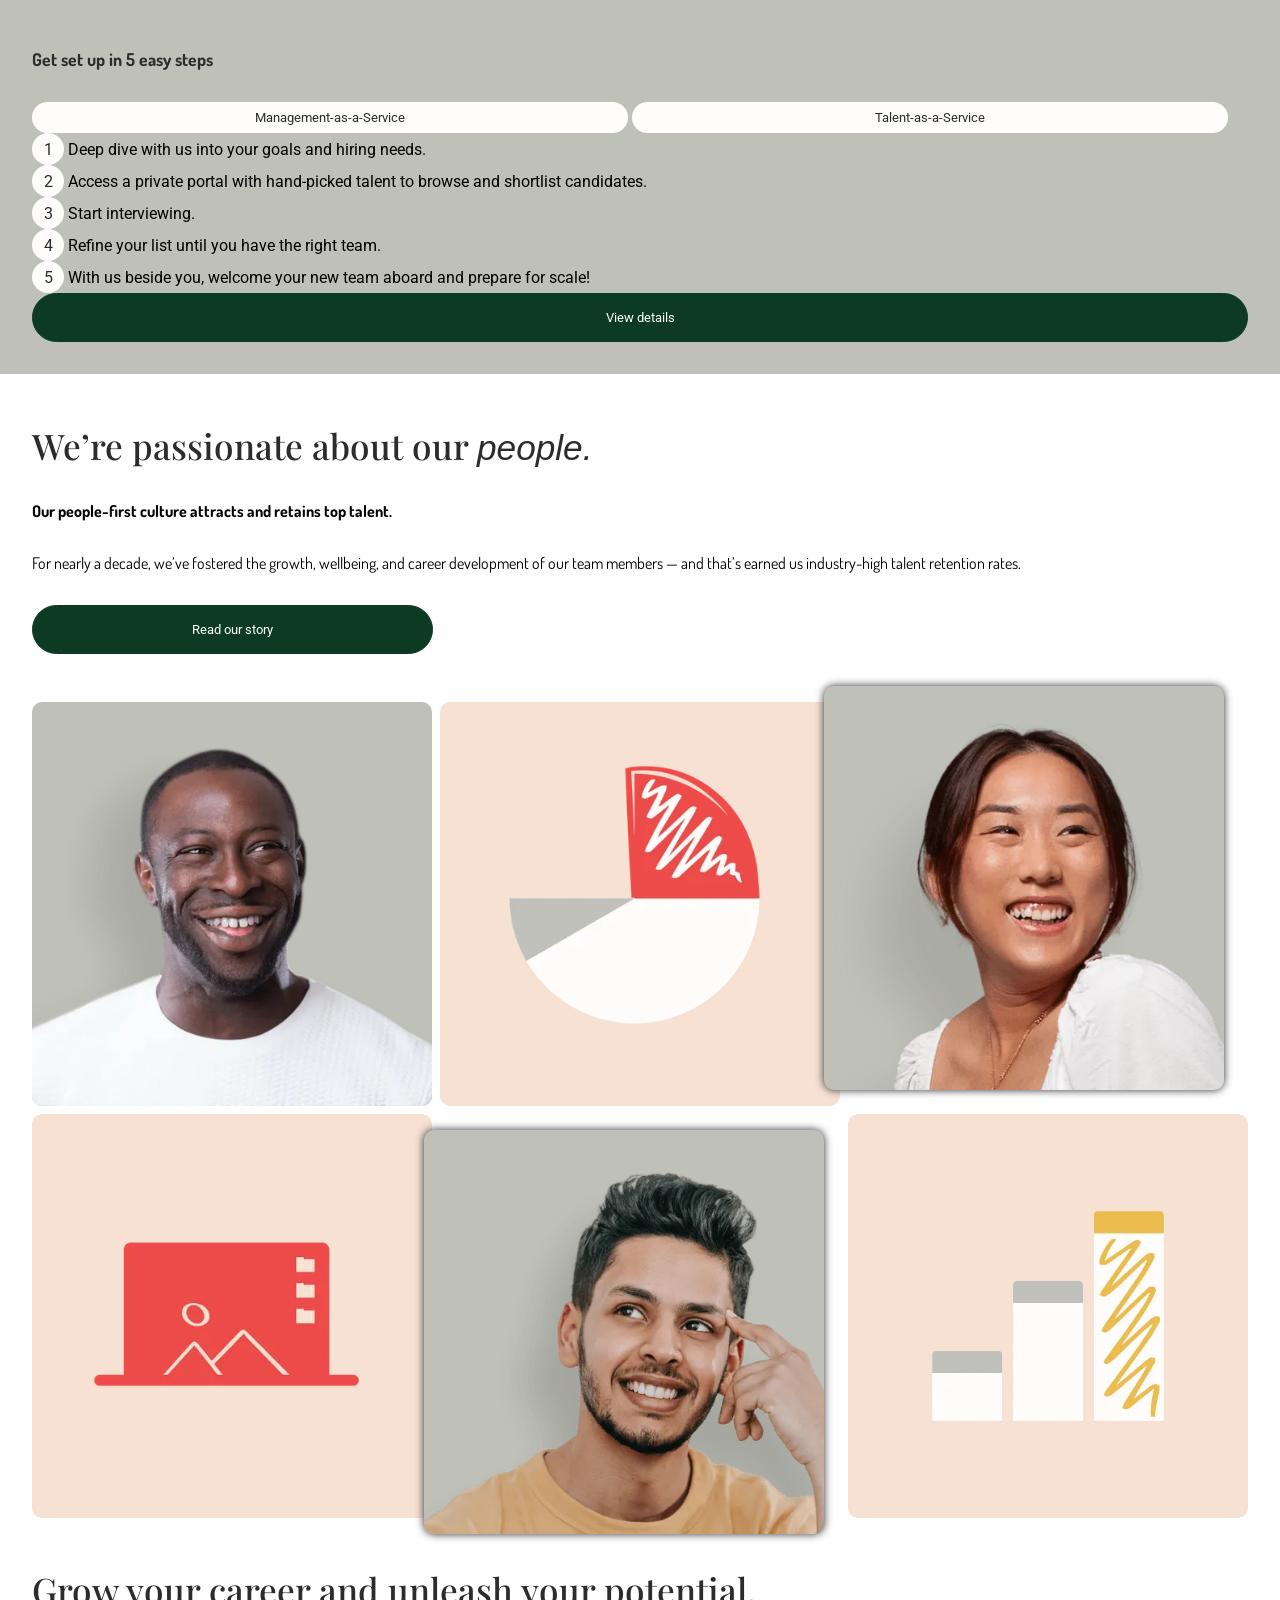
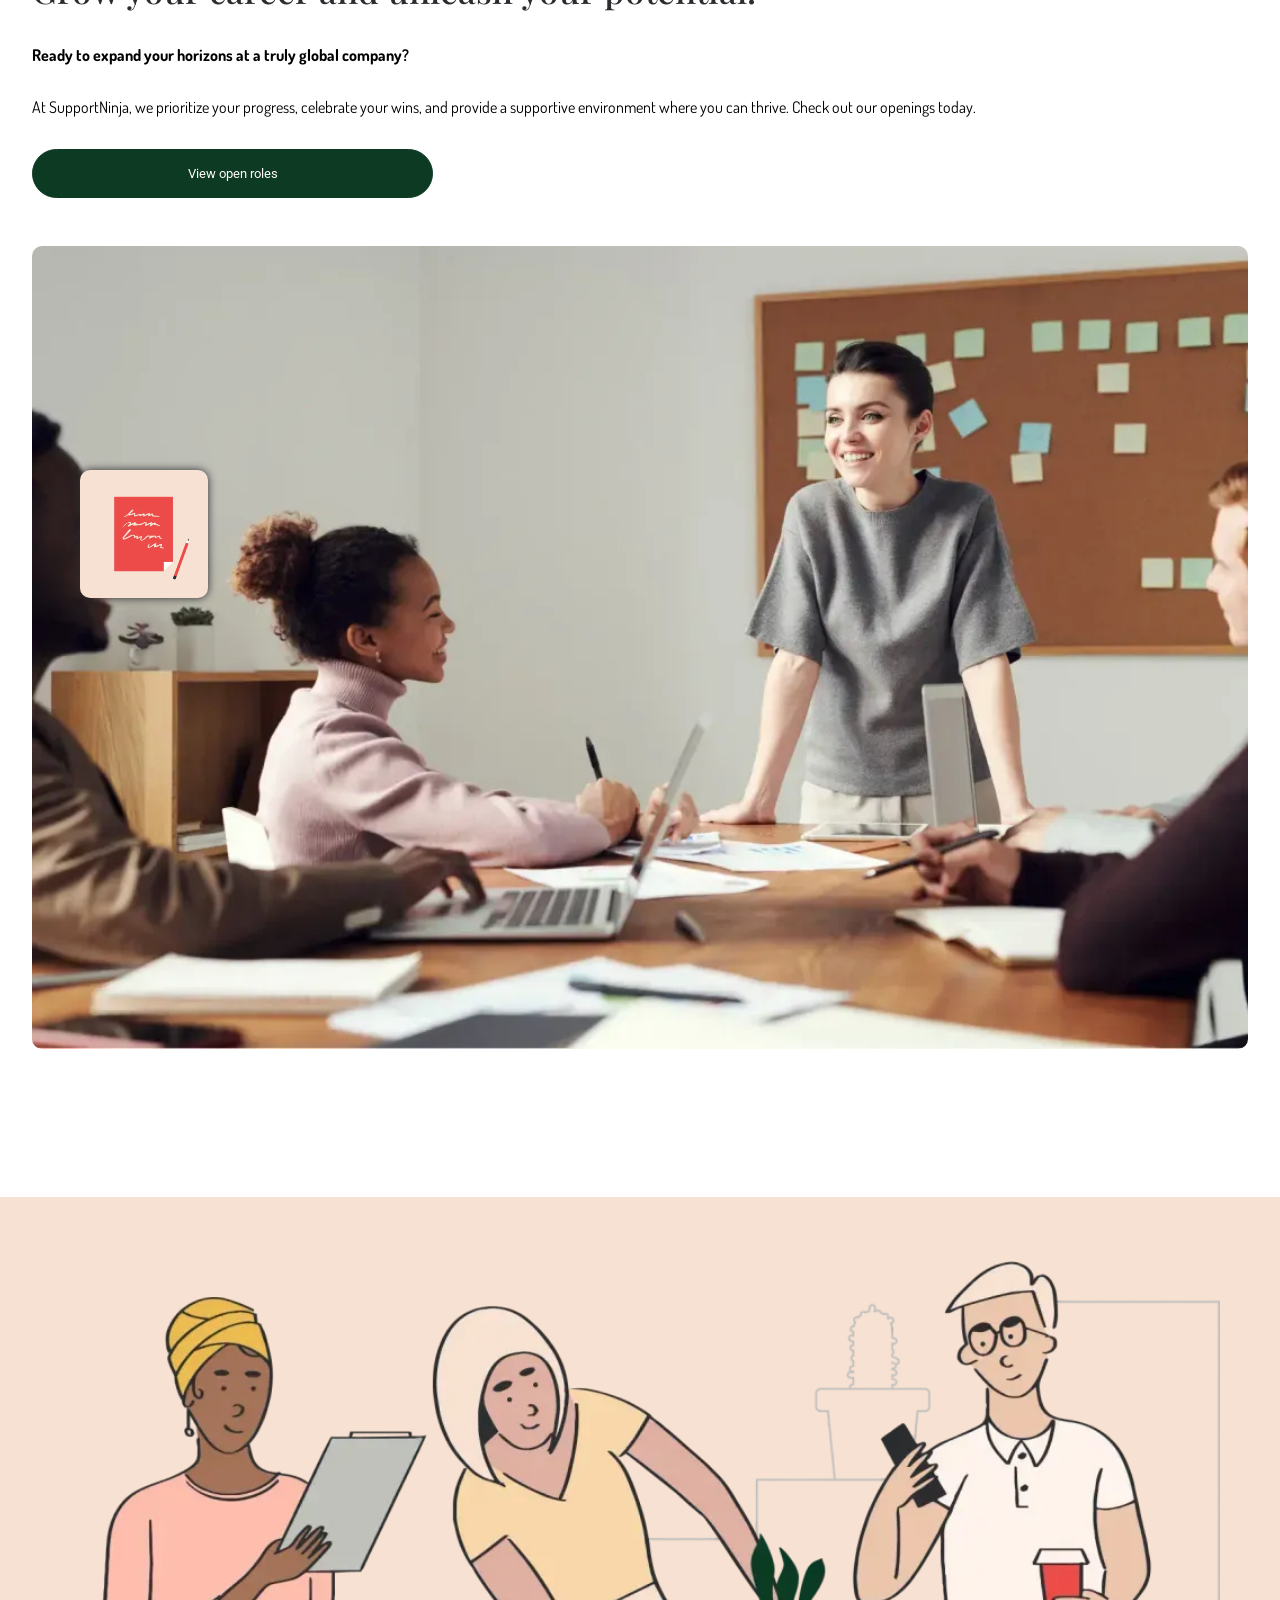
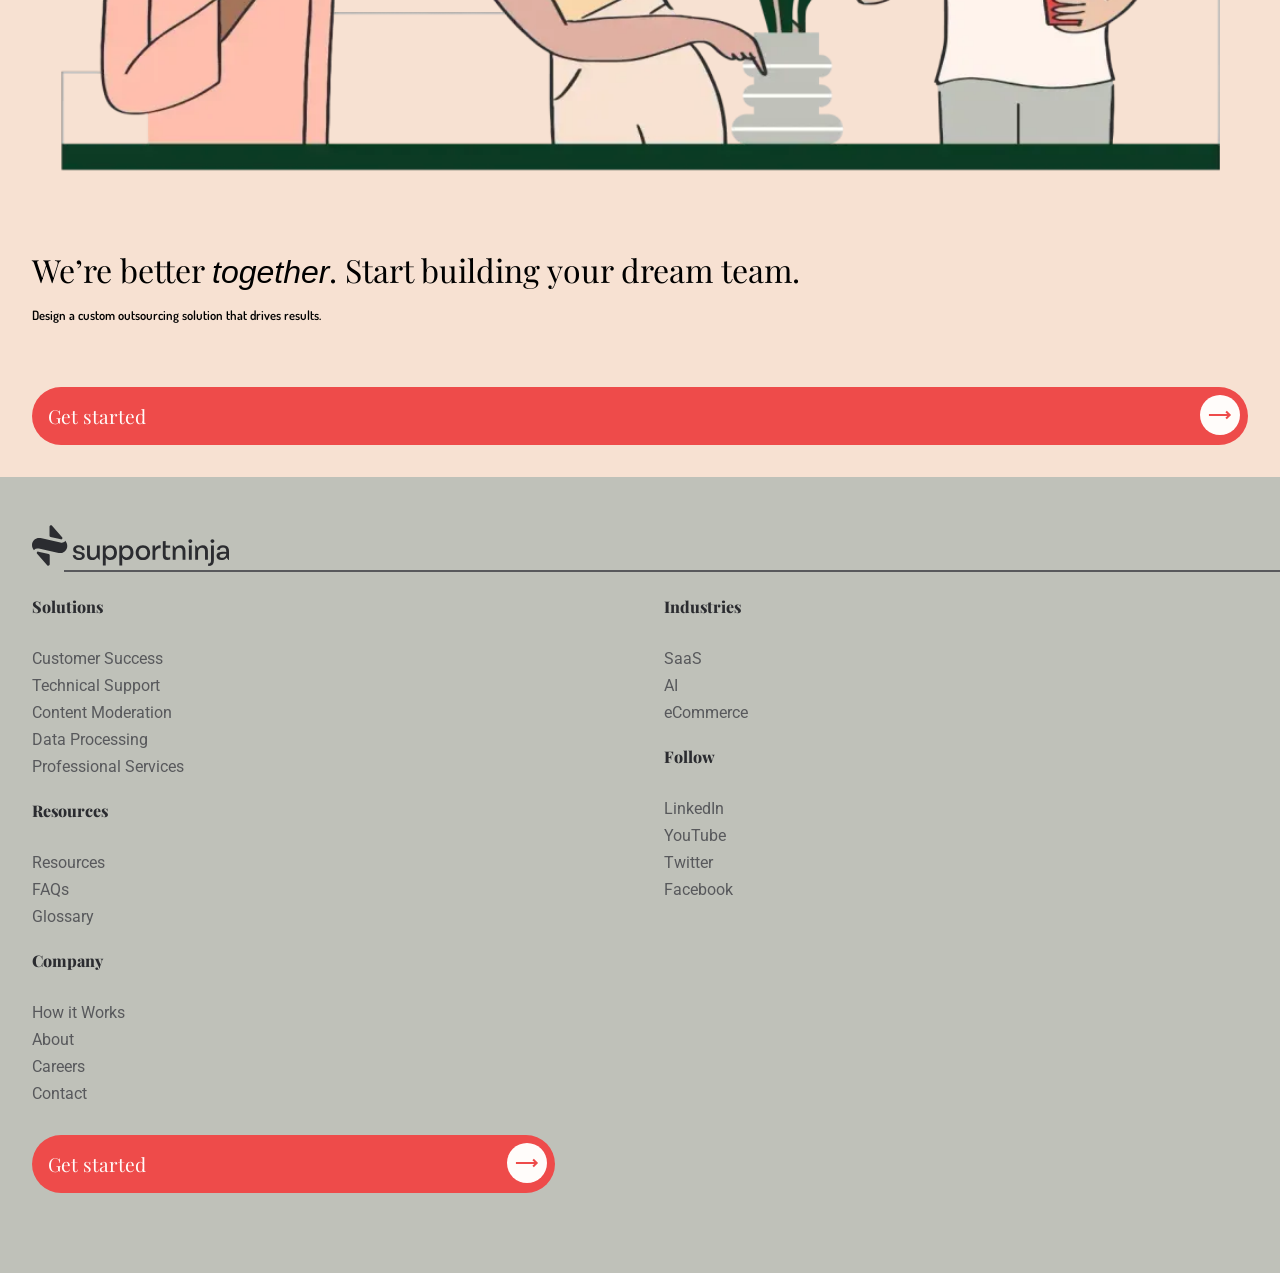
==== commit 2a0747f0: "first draft css finished s-size" ====
--- a/main.html
+++ b/main.html
@@ -30,7 +30,7 @@
         <h2 class="hero-text">Quickly and seamlessly scale your team with agile, highly customizable outsourcing solutions that power your growth.
         </h2>
       </section>
-      <div class="horizontal-line">
+      <div class="horizontal-line container">
       </div>
       <section class="choose-solution , container">
         <div class="choose-solution-text">
@@ -319,65 +319,80 @@
       </div>
     </section>
     <section class="last">
-      <img src="assets/work-together.webp" alt="cartoon people working together">
-      <h1> We’re better together. Start building your dream team. </h1>
-      <p> Design a custom outsourcing solution that drives results. </p>
-      <button class="button"> Get started
+      <div class="wave">
+        
+      </div>
+      <div class="pink-section">
+      <div class="container">
+        <img src="assets/work-together.webp" alt="cartoon people working together">
+        <h1> We’re better <i> together</i>. Start building your dream team. </h1>
+        <p> Design a custom outsourcing solution that drives results. </p>
+        <button class="button"> Get started
+          <div class="button-arrow">
+            <svg width="24" height="24" viewBox="0 0 24 24" fill="none" xmlns="http://www.w3.org/2000/svg">
+              <path d="M23.0677 11.9929L18.818 7.75739L17.4061 9.17398L19.2415 11.0032L0.932469 11.0012L0.932251 13.0012L19.2369 13.0032L17.4155 14.8308L18.8321 16.2426L23.0677 11.9929Z" fill=" #ee4b4a" />
+            </svg>
+          </div>
+        </button>
+      </div>
+    </div>
+    </section>
+    <footer>
+      <div class="container">
         <div>
-          <svg width="24" height="24" viewBox="0 0 24 24" fill="none" xmlns="http://www.w3.org/2000/svg">
-            <path d="M23.0677 11.9929L18.818 7.75739L17.4061 9.17398L19.2415 11.0032L0.932469 11.0012L0.932251 13.0012L19.2369 13.0032L17.4155 14.8308L18.8321 16.2426L23.0677 11.9929Z" fill="currentColor" />
-          </svg>
-        </div>
-      </button>
-    </section>
-    <footer>
-      <div>
-        <img src="assets/supportninja-logo.svg">
-        <img src="assets/text-logo.svg">
-      </div>
-      <div class="horizontal-line">
-      </div>
-      <ul>
-        <p> Solutions </p>
-        <a href="https://example.com/"> Customer Success </a>
-        <a href="https://example.com/"> Technical Support </a>
-        <a href="https://example.com/"> Content Moderation </a>
-        <a href="https://example.com/"> Data Processing </a>
-        <a href="https://example.com/"> Professional Services </a>
-      </ul>
-      <ul>
-        <p> Resources </p>
-        <a href="https://example.com/"> Resources</a>
-        <a href="https://example.com/"> FAQs </a>
-        <a href="https://example.com/"> Glossary </a>
-      </ul>
-       <ul>
-        <p> Company </p>
-        <a href="https://example.com/"> How it Works</a>
-        <a href="https://example.com/"> About </a>
-        <a href="https://example.com/"> Careers </a>
-        <a href="https://example.com/"> Contact </a>
-      </ul>
-      <ul>
-        <p> Industries </p>
-        <a href="https://example.com/"> SaaS</a>
-        <a href="https://example.com/"> AI </a>
-        <a href="https://example.com/"> eCommerce </a>
-      </ul>
-      <ul>
-        <p> Follow </p>
-        <a href="https://example.com/"> LinkedIn </a>
-        <a href="https://example.com/"> YouTube </a>
-        <a href="https://example.com/"> Twitter </a>
-        <a href="https://example.com/"> Facebook </a>
-      </ul>
-      <button class="start"> Get started
-        <div>
-          <svg width="24" height="24" viewBox="0 0 24 24" fill="none" xmlns="http://www.w3.org/2000/svg">
-            <path d="M23.0677 11.9929L18.818 7.75739L17.4061 9.17398L19.2415 11.0032L0.932469 11.0012L0.932251 13.0012L19.2369 13.0032L17.4155 14.8308L18.8321 16.2426L23.0677 11.9929Z" fill="currentColor" />
-          </svg>
-        </div>
-      </button>
+          <img src="assets/supportninja-logo.svg">
+          <img src="assets/text-logo.svg">
+        </div>
+        <div class="horizontal-line container">
+        </div>
+        <div class="two-columns-layout">
+          <div class="first-column">
+            <div class="list">
+              <p> Solutions </p>
+              <a href="https://example.com/"> Customer Success </a>
+              <a href="https://example.com/"> Technical Support </a>
+              <a href="https://example.com/"> Content Moderation </a>
+              <a href="https://example.com/"> Data Processing </a>
+              <a href="https://example.com/"> Professional Services </a>
+            </div>
+            <div class="list">
+              <p> Resources </p>
+              <a href="https://example.com/"> Resources</a>
+              <a href="https://example.com/"> FAQs </a>
+              <a href="https://example.com/"> Glossary </a>
+            </div>
+            <div class="list">
+              <p> Company </p>
+              <a href="https://example.com/"> How it Works</a>
+              <a href="https://example.com/"> About </a>
+              <a href="https://example.com/"> Careers </a>
+              <a href="https://example.com/"> Contact </a>
+          </div>
+        </div>
+        <div class="second-column">
+          <div class="list">
+            <p> Industries </p>
+            <a href="https://example.com/"> SaaS</a>
+            <a href="https://example.com/"> AI </a>
+            <a href="https://example.com/"> eCommerce </a>
+          </div>
+          <div class="list">
+            <p> Follow </p>
+            <a href="https://example.com/"> LinkedIn </a>
+            <a href="https://example.com/"> YouTube </a>
+            <a href="https://example.com/"> Twitter </a>
+            <a href="https://example.com/"> Facebook </a>
+          </div>
+        </div>
+      </div>
+        <button class="button start"> Get started
+          <div class="button-arrow">
+            <svg width="24" height="24" viewBox="0 0 24 24" fill="none" xmlns="http://www.w3.org/2000/svg">
+              <path d="M23.0677 11.9929L18.818 7.75739L17.4061 9.17398L19.2415 11.0032L0.932469 11.0012L0.932251 13.0012L19.2369 13.0032L17.4155 14.8308L18.8321 16.2426L23.0677 11.9929Z" fill="#ee4b4a" />
+            </svg>
+          </div>
+        </button>
+      </div>
     </footer>
   </body>
 </html>
--- a/style.css
+++ b/style.css
@@ -11,6 +11,7 @@
 
 :root {
   --grey-color: #bfc1b9;
+  --darker-grey: #58595c;
   --background-pink: #f7e1d2;
   --background-white: #fffcfa;
   --background-white-rgb: 255,252,250;
@@ -19,7 +20,7 @@
   --main-black: #2b2c30;
   --green-button: #0d3a23;
   --green-button-rgb: rgb(13,58,35);
-  --body-margin: 1rem;
+  --body-margin: 2rem;
   --alpha: 80%;
   --title-font:'Playfair Display', serif;
   --article-font:'Dosis', sans-serif;
@@ -28,7 +29,6 @@
 .container {
   margin-left: var(--body-margin);
   margin-right: var(--body-margin);
-  margin: 3rem;
 }
 
 .header {
@@ -36,6 +36,7 @@
   place-content: center space-between;
   align-items: center;
   background-color: var(--background-pink);
+  padding: 2rem 0;
 
   & .logo {
     width: 2rem;
@@ -84,10 +85,8 @@
 }
 
 .horizontal-line {
-  border: 0.05rem var(--grey-color) solid;
+  border: 0.05rem var(--darker-grey) solid;
   width: 100%;
-  display: flex;
-  align-self: center;
 }
 
 .choose-solution {
@@ -130,12 +129,6 @@
 
   & label > input[type="checkbox"] {
     appearance: none;
-/*    display: flex;
-    place-content: center center;
-    font-size: 2rem;
-    padding: 0.2rem;
-    border: 0.25rem solid grey;
-    border-radius: 0.5rem;*/
   }
 
   & label > input[type="checkbox"]::before {
@@ -185,6 +178,7 @@
   color: var(--background-white);
   margin: 2rem 0;
   position: relative;
+  transition: 0.5s;
 
   &:hover {
     background-color: var(--main-black);
@@ -310,6 +304,7 @@
 }
 
 .testimonials {
+  padding: 2rem 0;
 
   & h1 {
     font-family: 'Playfair Display', serif;
@@ -499,6 +494,7 @@
 }
 
 .story {
+  padding: 3rem 0;
 
   & .story-item {
     display: flex;
@@ -598,10 +594,96 @@
 }
 
 .last {
+  display: flex;
+  flex-direction: column;
+  width: 100%;
+
+  & .wave {
+    background-image: url("assets/wave.svg");
+    height: 3rem;
+    background-size: cover;
+    background-repeat: no-repeat;
+  }
+}
+.pink-section {
   background-color: var(--background-pink);
+  display: flex;
+  flex-direction: column;
+
+  & h1 {
+    font-family: var(--title-font);
+    font-size: 200%;
+    font-weight: 400;
+    margin: 1rem 0;
+  }
+
+  & p {
+    font-family: var(--article-font);
+    font-weight: 600;
+    font-size: 80%;
+    margin-bottom: 2rem;
+  }
 
   & img {
     width: 100%;
   }
-}
-
+
+  & .button {
+    display: inline-flex;
+    width: 100%;
+  }
+}
+
+footer {
+  background-color: var(--grey-color);
+  padding: 3rem 0;
+
+  & .two-columns-layout {
+    display: flex;
+    gap: 3rem;
+
+    & .first-column {
+      flex: 1;
+    }
+
+    & .second-column {
+      flex: 1;
+    }
+  }
+
+  & .list {
+    display: flex;
+    flex-direction: column;
+    gap: 0.5rem;
+
+    & p {
+      font-family: var(--title-font);
+      font-weight: 800;
+      color: var(--main-black);
+      margin: 1.5rem 0;
+    }
+
+    & a {
+      text-decoration: none;
+      color: var(--darker-grey);
+
+      &:hover {
+        color: var(--main-black);
+        transition: 0.5s;
+      }
+    }
+  }
+
+  & .start {
+    display: flex;
+    width: 43%;
+  }
+}
+
+
+
+
+
+
+
+
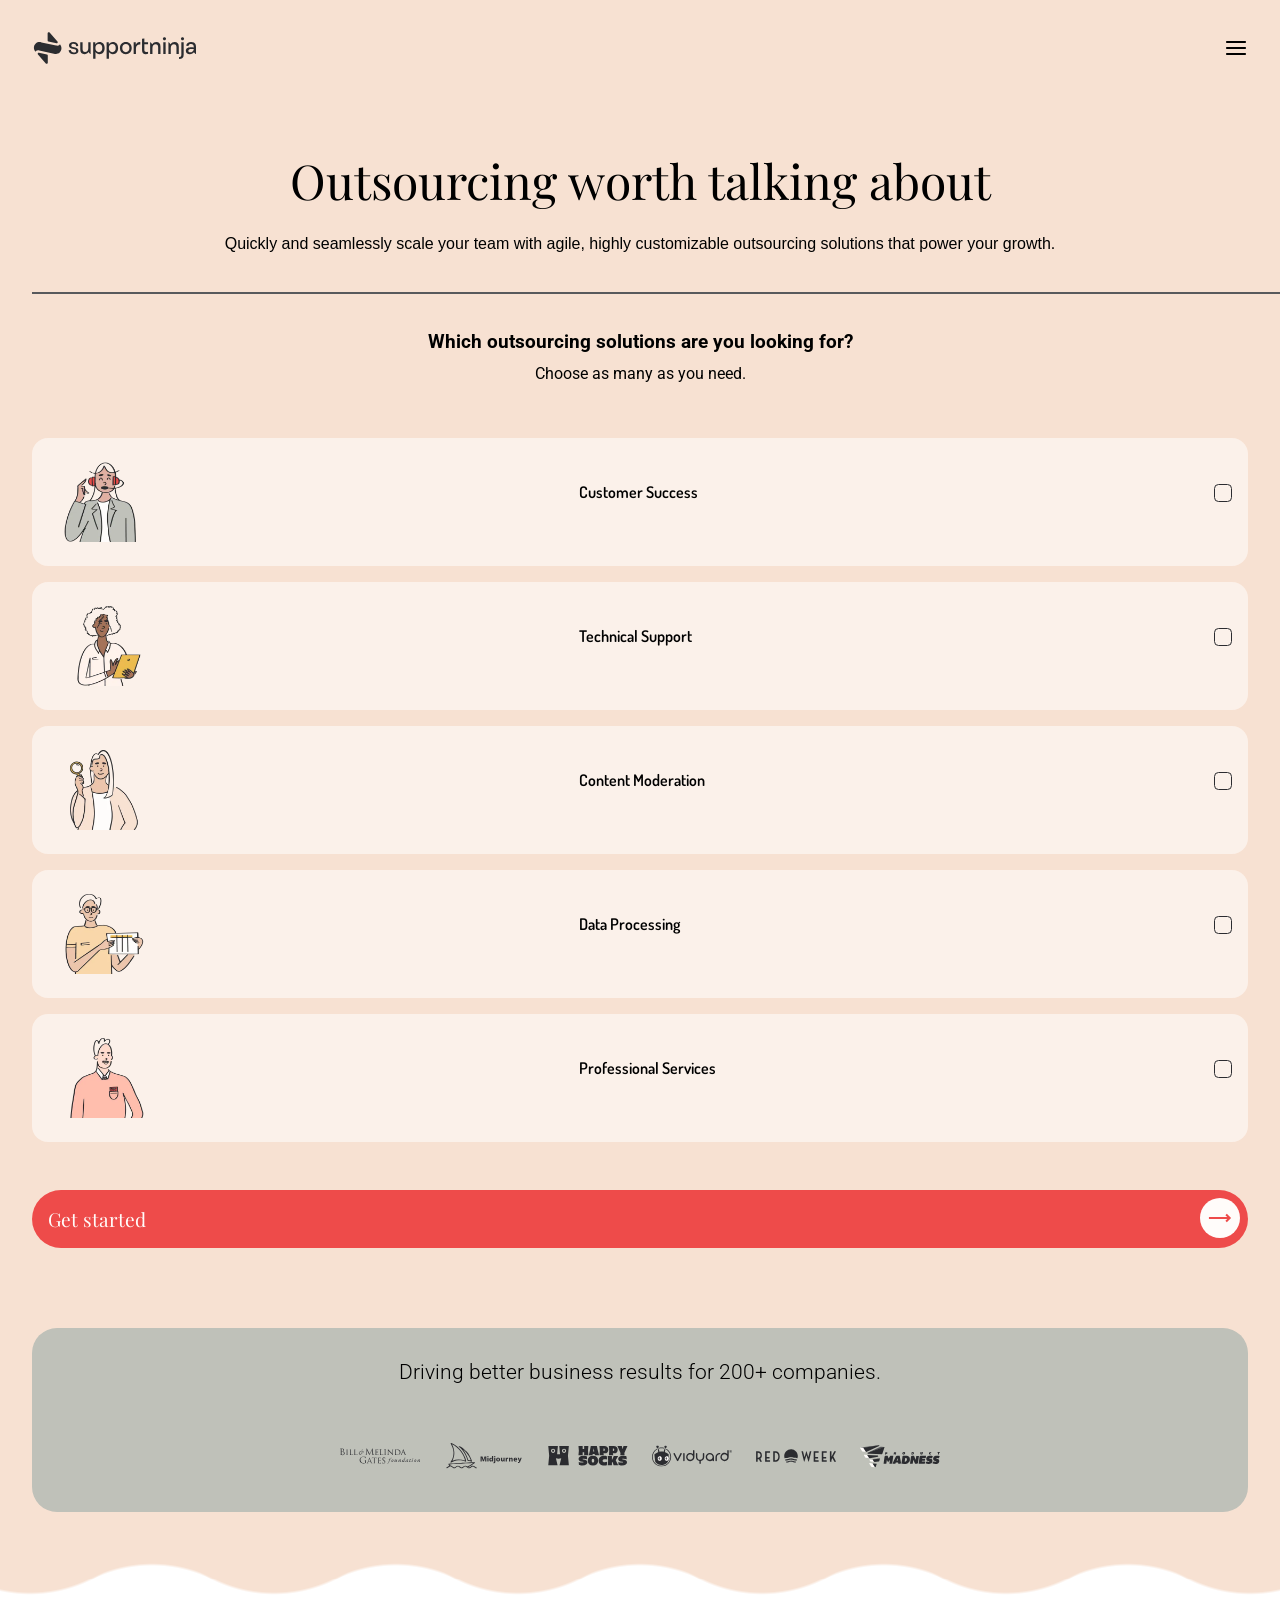
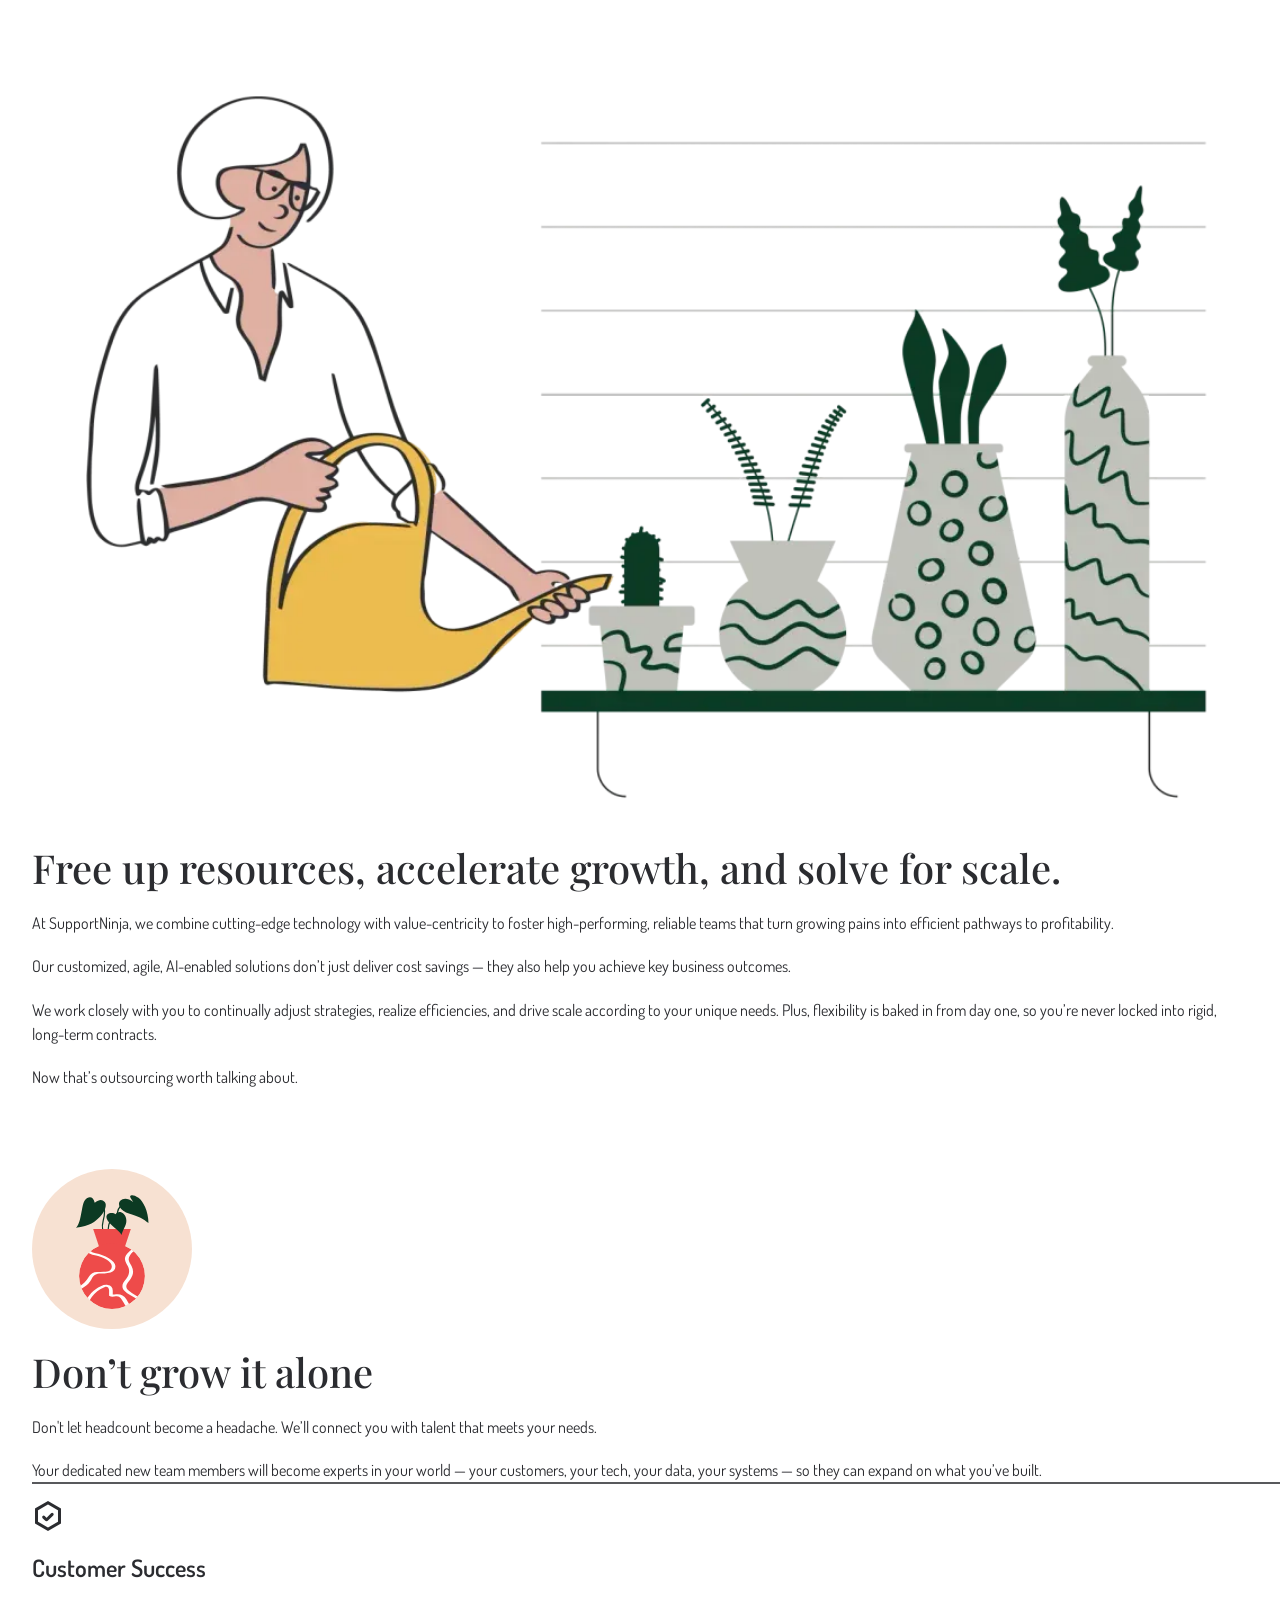
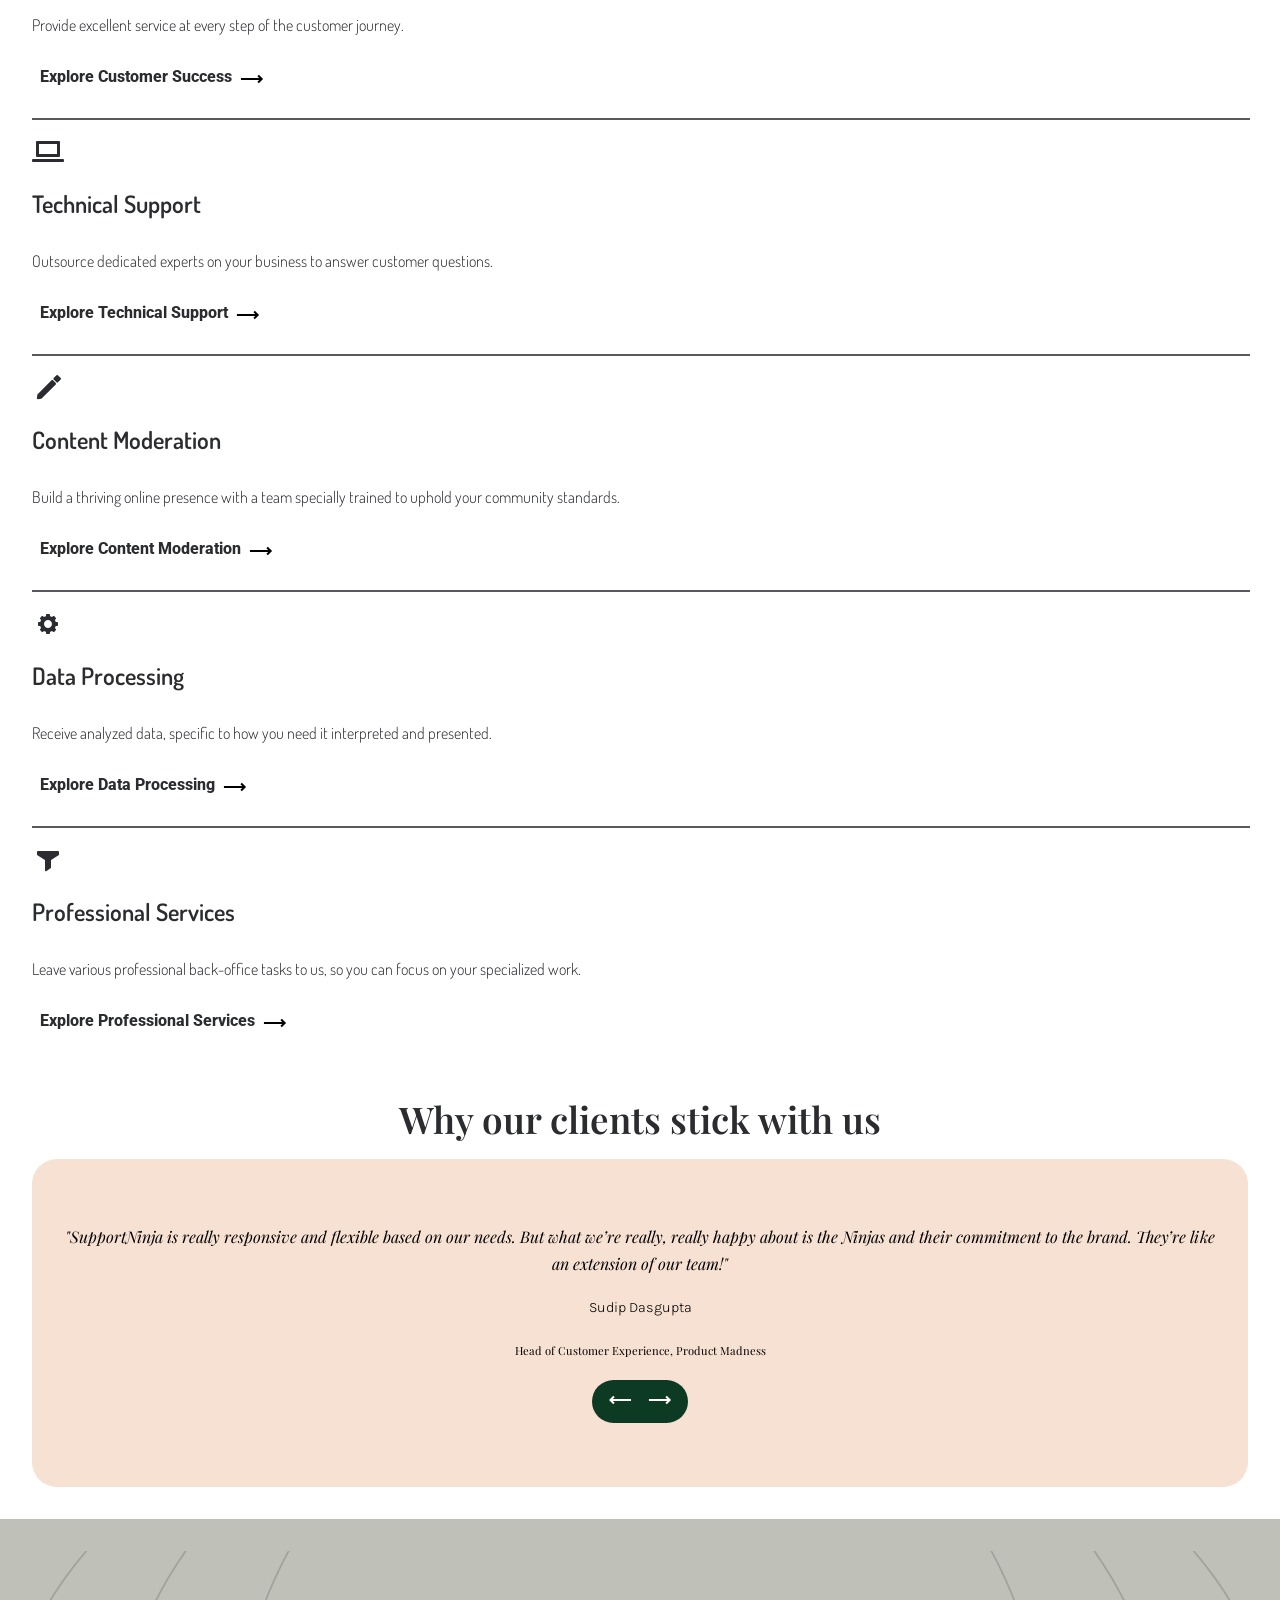
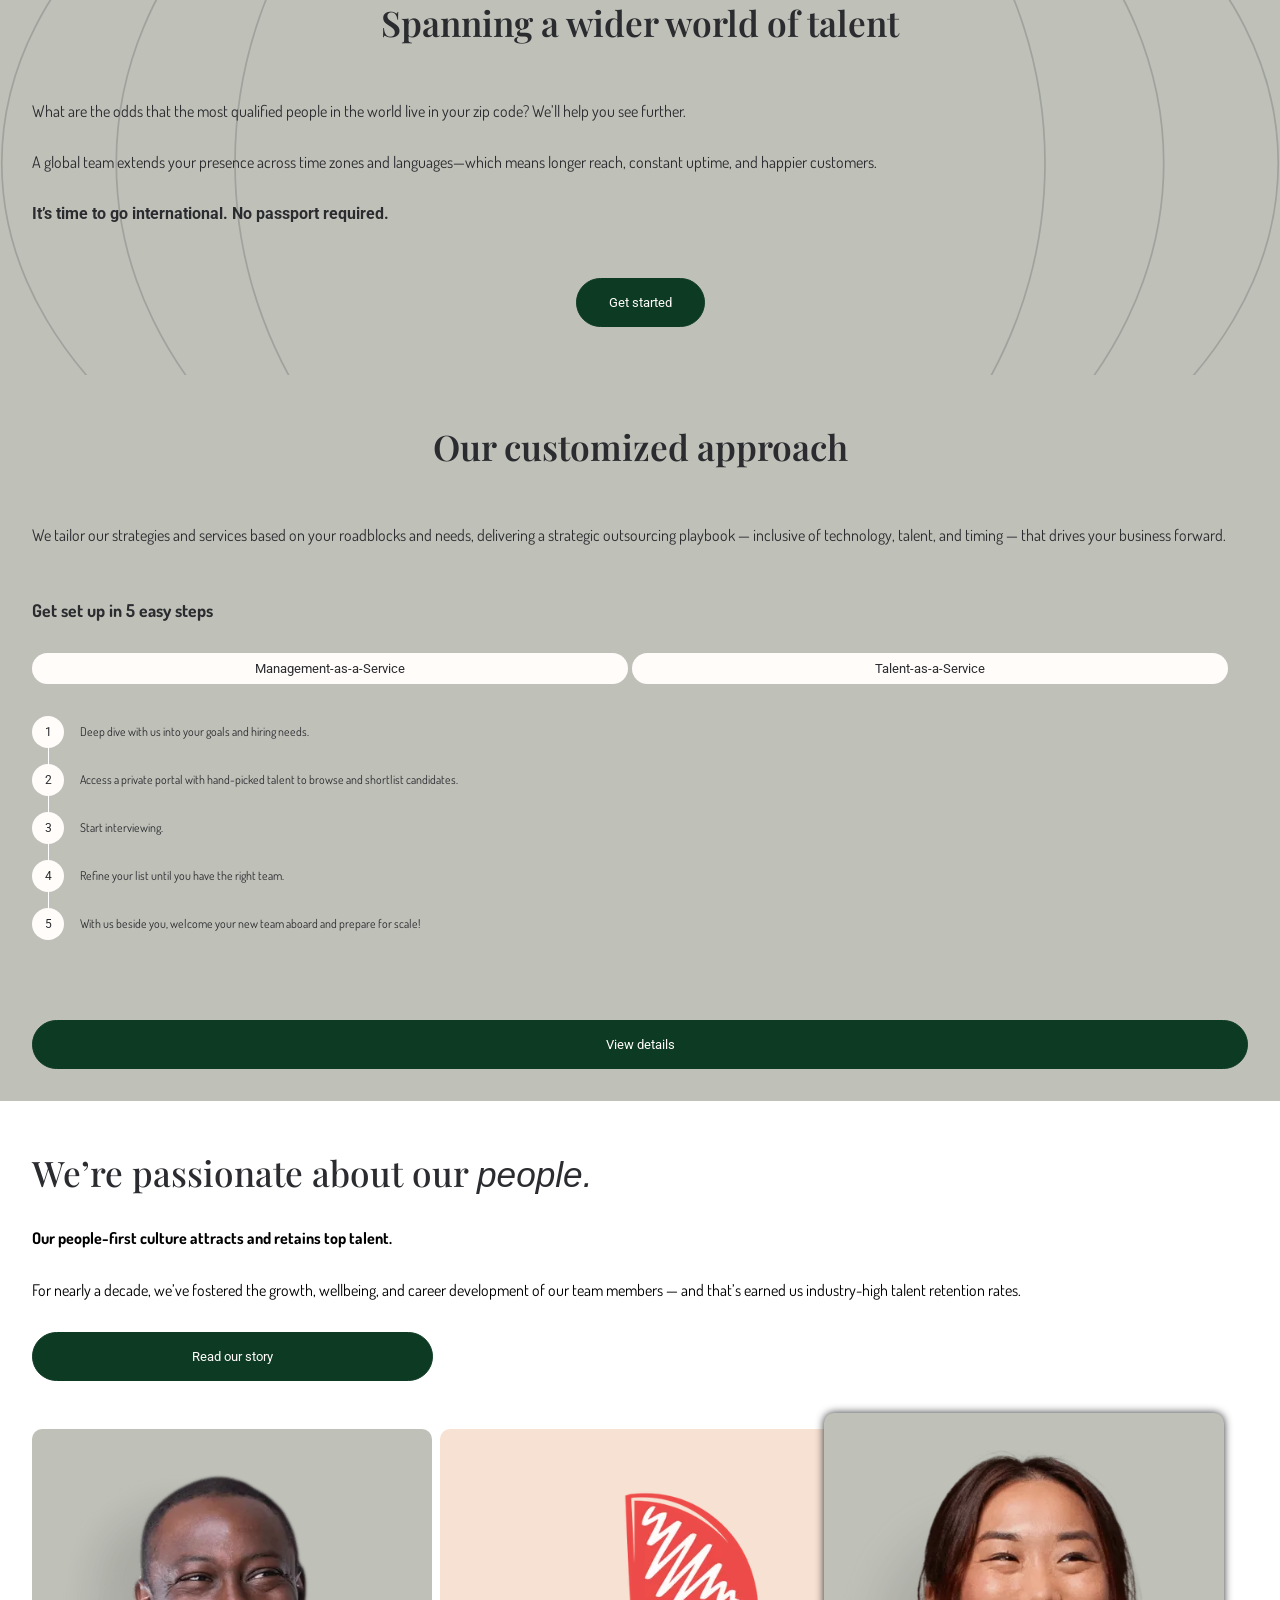
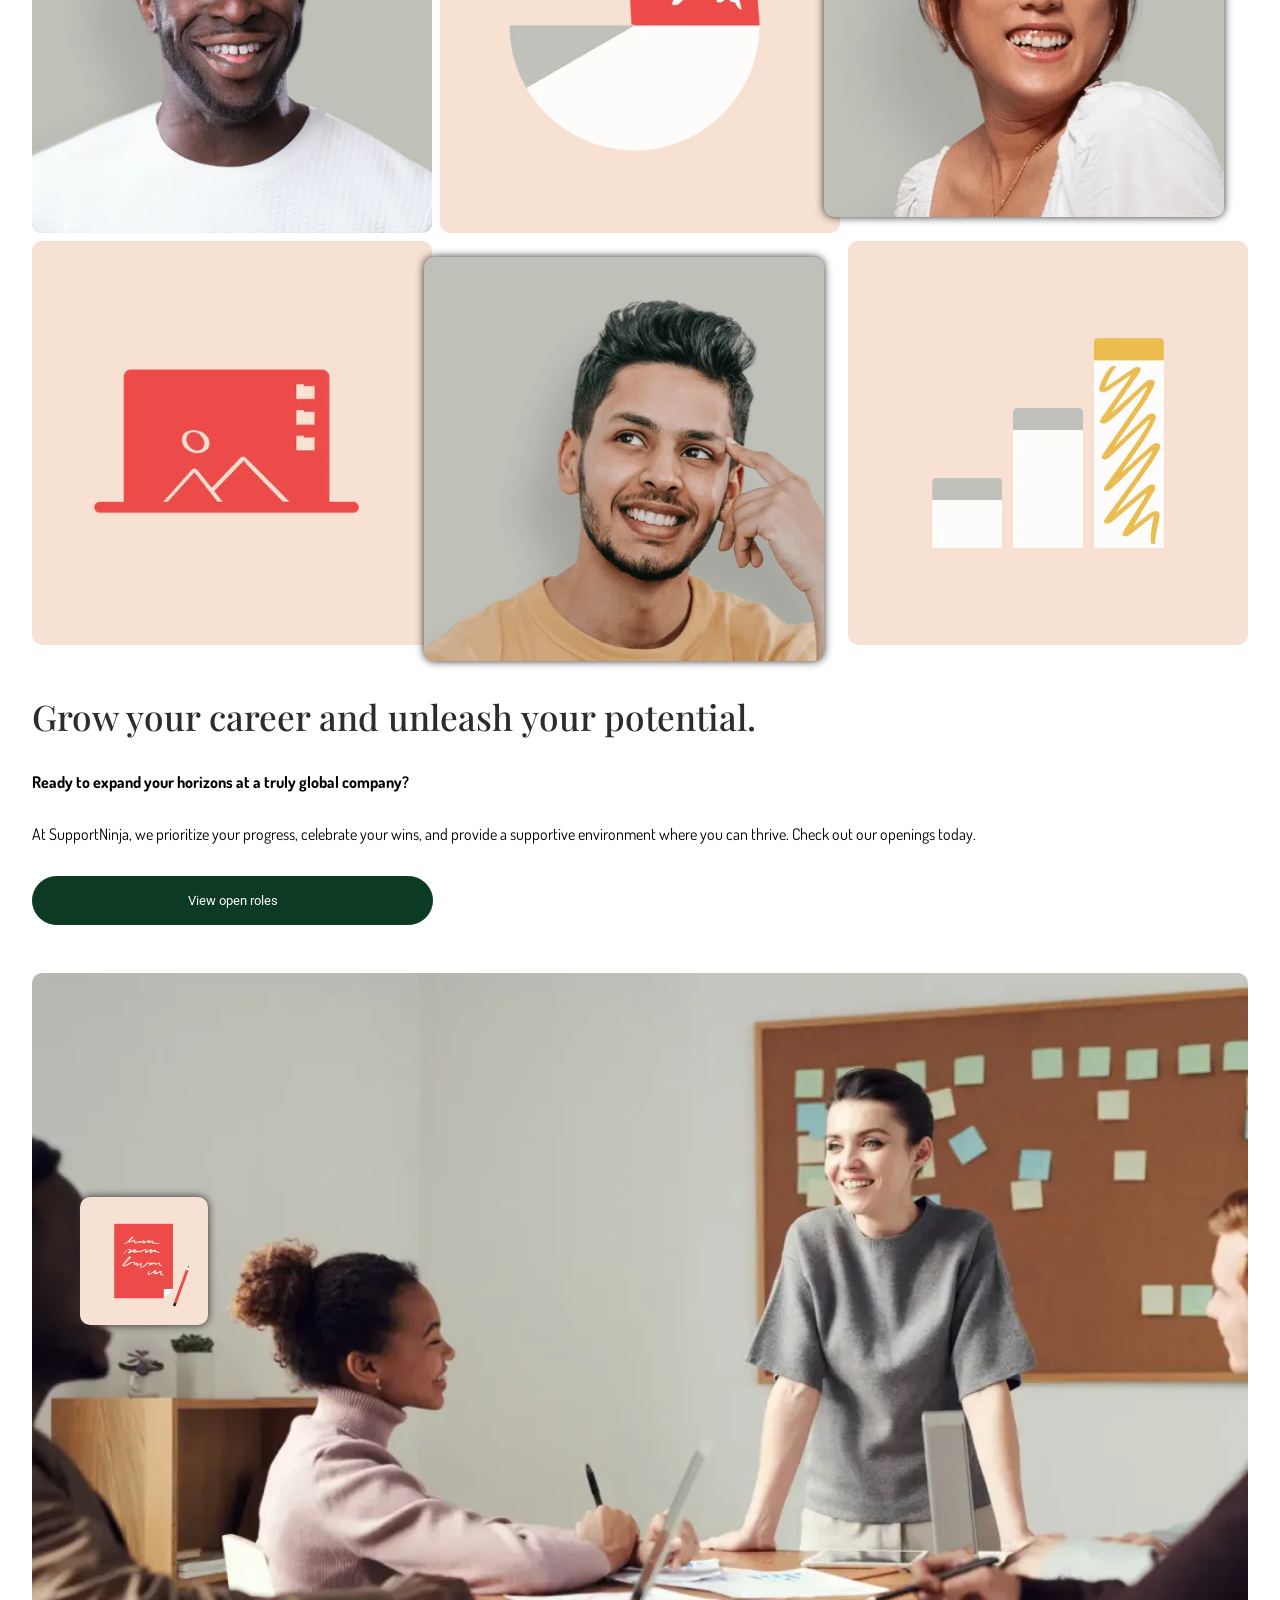
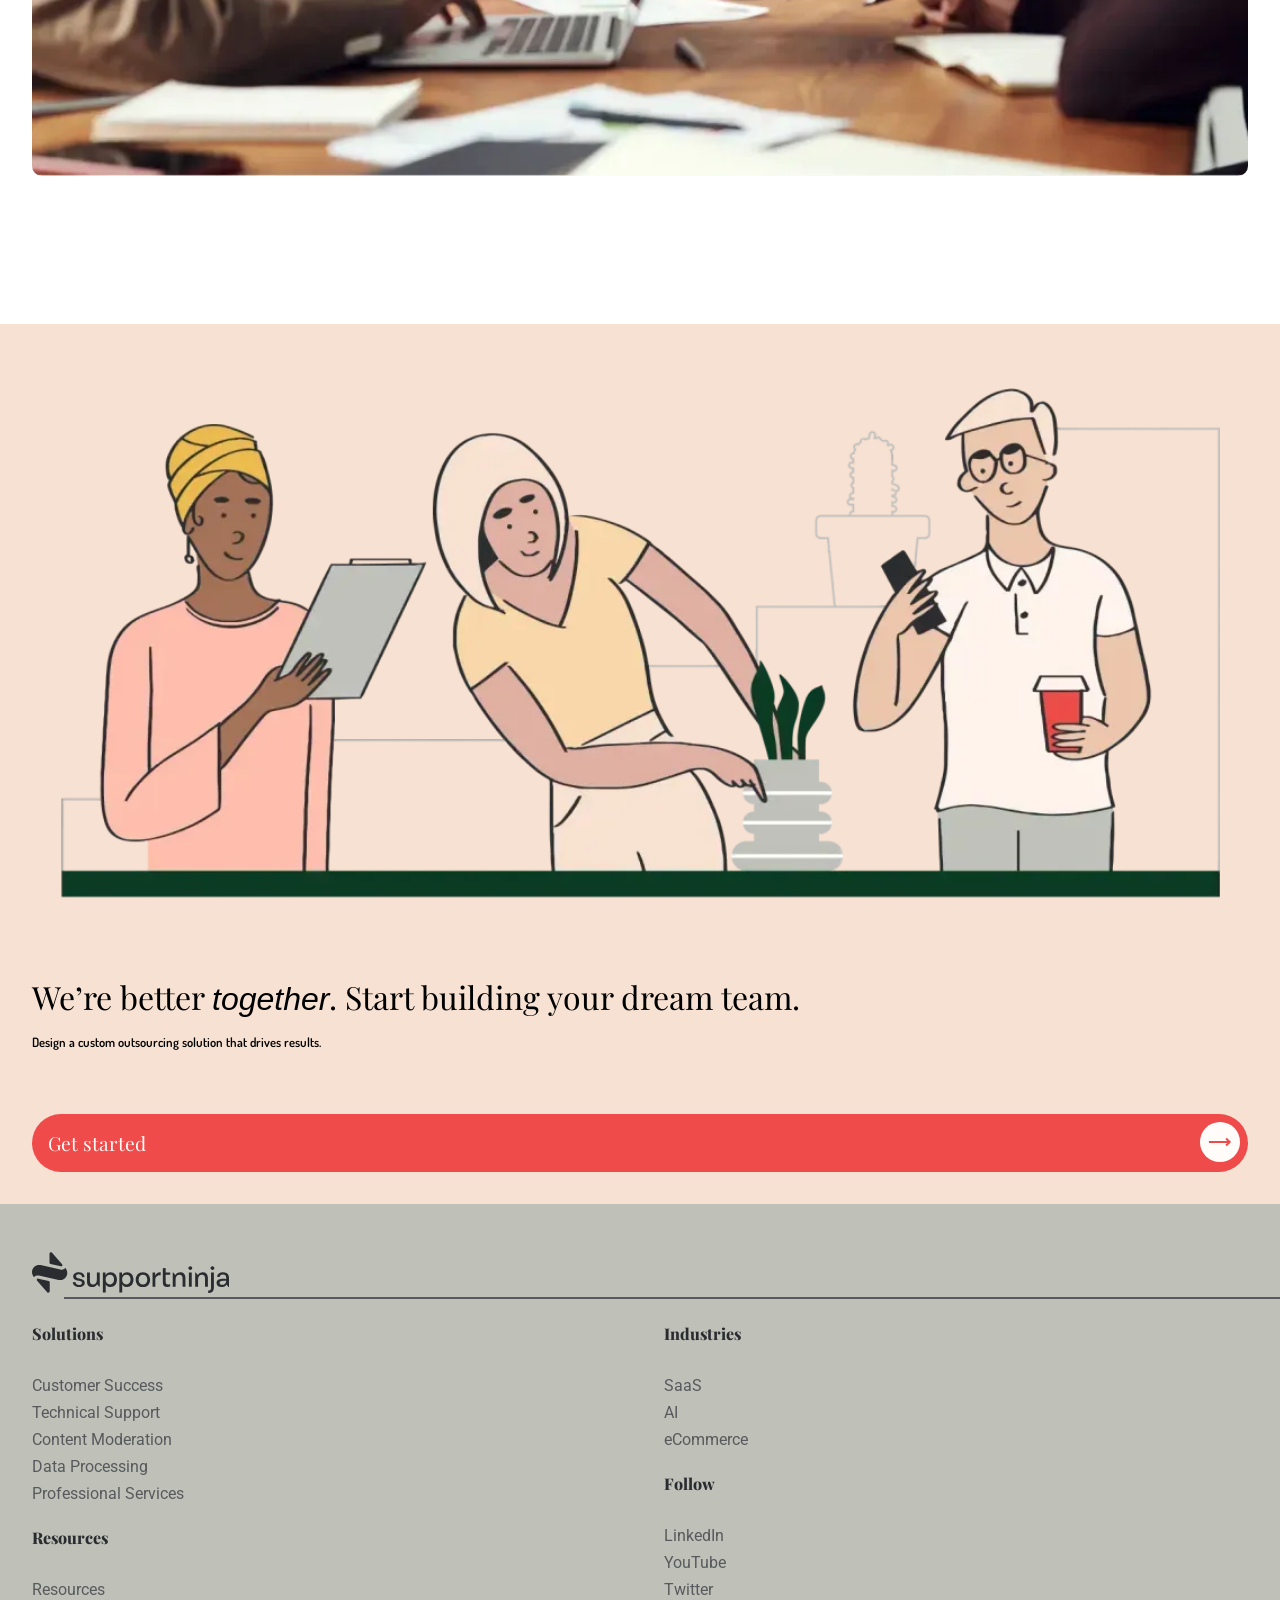
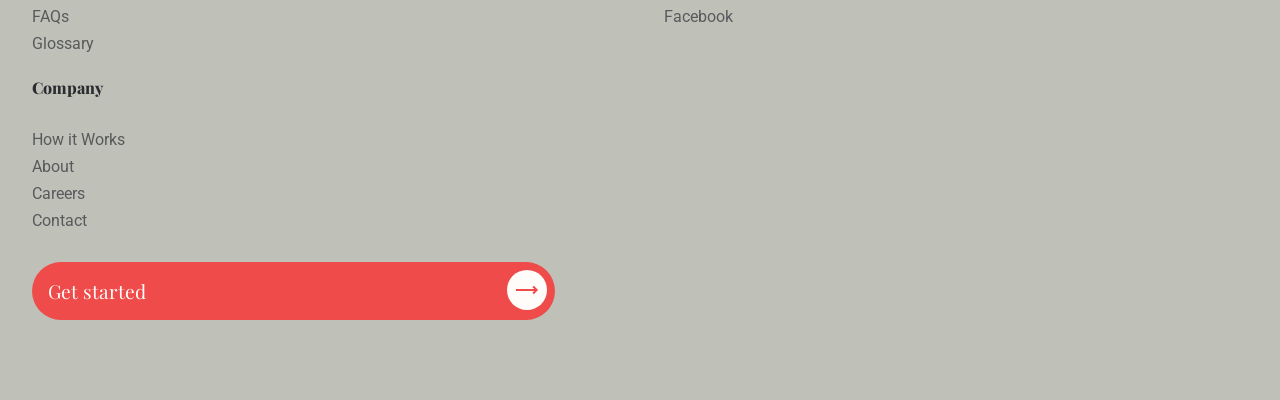
==== commit 5f3260f3: "xs size correction" ====
--- a/main.html
+++ b/main.html
@@ -59,10 +59,28 @@
           <label>
             <div class="solutions-item">
               <img src="assets/content-moderator.webp" alt="content moderator illustration">
+              <p> Content Moderation </p>
               <label>
                 <input type="checkbox" name="select">
               </label>
-              <p> Content Moderation </p>
+            </div>
+          </label>
+          <label>
+            <div class="solutions-item">
+              <img src="assets/data-analyst.webp" alt="date analyst illustration">
+              <p> Data Processing </p>
+              <label>
+                <input type="checkbox" name="select">
+              </label>
+            </div>
+          </label>
+          <label>
+            <div class="solutions-item">
+              <img src="assets/professional-services.webp" alt="Professional services illustration">
+              <p> Professional Services </p>
+              <label>
+                <input type="checkbox" name="select">
+              </label>
             </div>
           </label>
         </div>
@@ -239,13 +257,15 @@
         <h2> Get set up in 5 easy steps </h2>
         <div class="white-buttons">
           <label>
-          <button class="management-button"> Management-as-a-Service </button>
-        </label>
+          <button class="management-button">
+            Management-as-a-Service
+          </button>
+          </label>
           <button type="button" class="talent-button"> Talent-as-a-Service </button>
         </div>
         <div class="management">
           <div>
-            <span>1</span> Deep dive with us into your goals and hiring needs.
+            <span>1</span> <p>Deep dive with us into your goals and hiring needs.</p>
           </div>
           <div>
             <span>2</span> We’ll work with you to design a customized solution for your business.
@@ -261,20 +281,21 @@
           </div>
         </div>
         <div class="talent">
-          <div>
-            <span>1</span> Deep dive with us into your goals and hiring needs.
-          </div>
-          <div>
-            <span>2</span> Access a private portal with hand-picked talent to browse and shortlist candidates.
-          </div>
-          <div>
-            <span>3</span> Start interviewing.
-          </div>
-          <div>
-            <span>4</span> Refine your list until you have the right team.
-          </div>
-          <div>
-            <span>5</span>  With us beside you, welcome your new team aboard and prepare for scale!
+          <div class="vertical-line"></div>
+          <div class="talent-item">
+            <div class="list-number">1</div><p> Deep dive with us into your goals and hiring needs.</p>
+          </div>
+          <div class="talent-item">
+            <div class="list-number">2</div><p> Access a private portal with hand-picked talent to browse and shortlist candidates.</p>
+          </div>
+          <div class="talent-item">
+            <div class="list-number">3</div><p>Start interviewing.</p>
+          </div>
+          <div class="talent-item">
+            <div class="list-number">4</div><p>Refine your list until you have the right team.</p>
+          </div>
+          <div class="talent-item">
+            <div class="list-number">5</div><p>With us beside you, welcome your new team aboard and prepare for scale!</p>
           </div>
         </div>
         <button> View details </button>
--- a/style.css
+++ b/style.css
@@ -95,18 +95,21 @@
 
   & .choose-solution-text {
     text-align: center;
-    margin: 1rem 0;
+    margin: 2rem 0;
+    line-height: 2rem;
   }
 }
 
 .solutions {
   display: flex;
+  flex-direction: column;
   gap: 1rem;
+  margin: 1rem 0;
 }
 
 .solutions-item {
-  width: 10rem;
-  height: 15rem;
+  width: 100%;
+  height: 8rem;
   background-color: rgba(var(--background-white-rgb), .6);
   border-radius: 1rem;
   position: relative;
@@ -117,14 +120,12 @@
   }
 
   & img {
-    width: 8rem;
-    height: 9rem;
+    width: 5rem;
+    height: 6rem;
     object-fit: contain;
     position: absolute;
     top: 1rem;
-    left: 0;
-    right: 0;
-    margin: auto;
+    left: 2rem;
   }
 
   & label > input[type="checkbox"] {
@@ -143,6 +144,7 @@
     border-color: var(--main-black);
     position: absolute;
     right: 1rem;
+    bottom: 50%;
   }
 
   & label > input[type="checkbox"]:checked::before {
@@ -155,10 +157,8 @@
 
   & p {
     position: absolute;
-    bottom: 3rem;
-    left: 0;
-    right: 0;
-    margin: auto;
+    bottom: 50%;
+    left: 45%;
     text-align: center;
     font-family:'Dosis', sans-serif;
     font-weight: 600;
@@ -294,6 +294,7 @@
 
     & .features-item-link {
       display: flex;
+      gap: 0.5rem;
 
       & a {
       font-weight: 800;
@@ -438,9 +439,9 @@
         padding: 0.5rem 1rem;
         width: 49%;
 
-       /* &:hover {
-          background-color: red;
-        }*/
+        &:hover {
+          background-color: rgba(var(--background-white-rgb), 0.3);
+        }
 
         &.management-button:active {
           background-color: red;
@@ -472,13 +473,14 @@
       }
     }
 
-    & span {
+    & .list-number {
       display: inline-flex;
       align-items: center;
       justify-content: center;
       width: 2rem;
       height: 2rem;
       border-radius: 50%;
+      z-index: 1;
       background-color: var(--background-white);
       color: var(--main-black);
     }
@@ -487,11 +489,32 @@
 
 .management {
   display: none;
-
-  &:has(.management-button:active) {
-  display: block;
-  }
-}
+}
+
+.talent {
+  display: flex;
+  flex-direction: column;
+  gap: 1rem;
+  padding: 2rem 0 5rem 0;
+}
+
+  .vertical-line {
+    border-left: 0.1rem solid white;
+    height: 12rem;
+    width: 10px;
+    position: absolute;
+    left: 3rem;
+  }
+
+  .talent-item {
+    display: flex;
+    gap: 1rem;
+    font-size: 12px;
+    & p {
+      font-size: 12px;
+    }
+  }
+
 
 .story {
   padding: 3rem 0;
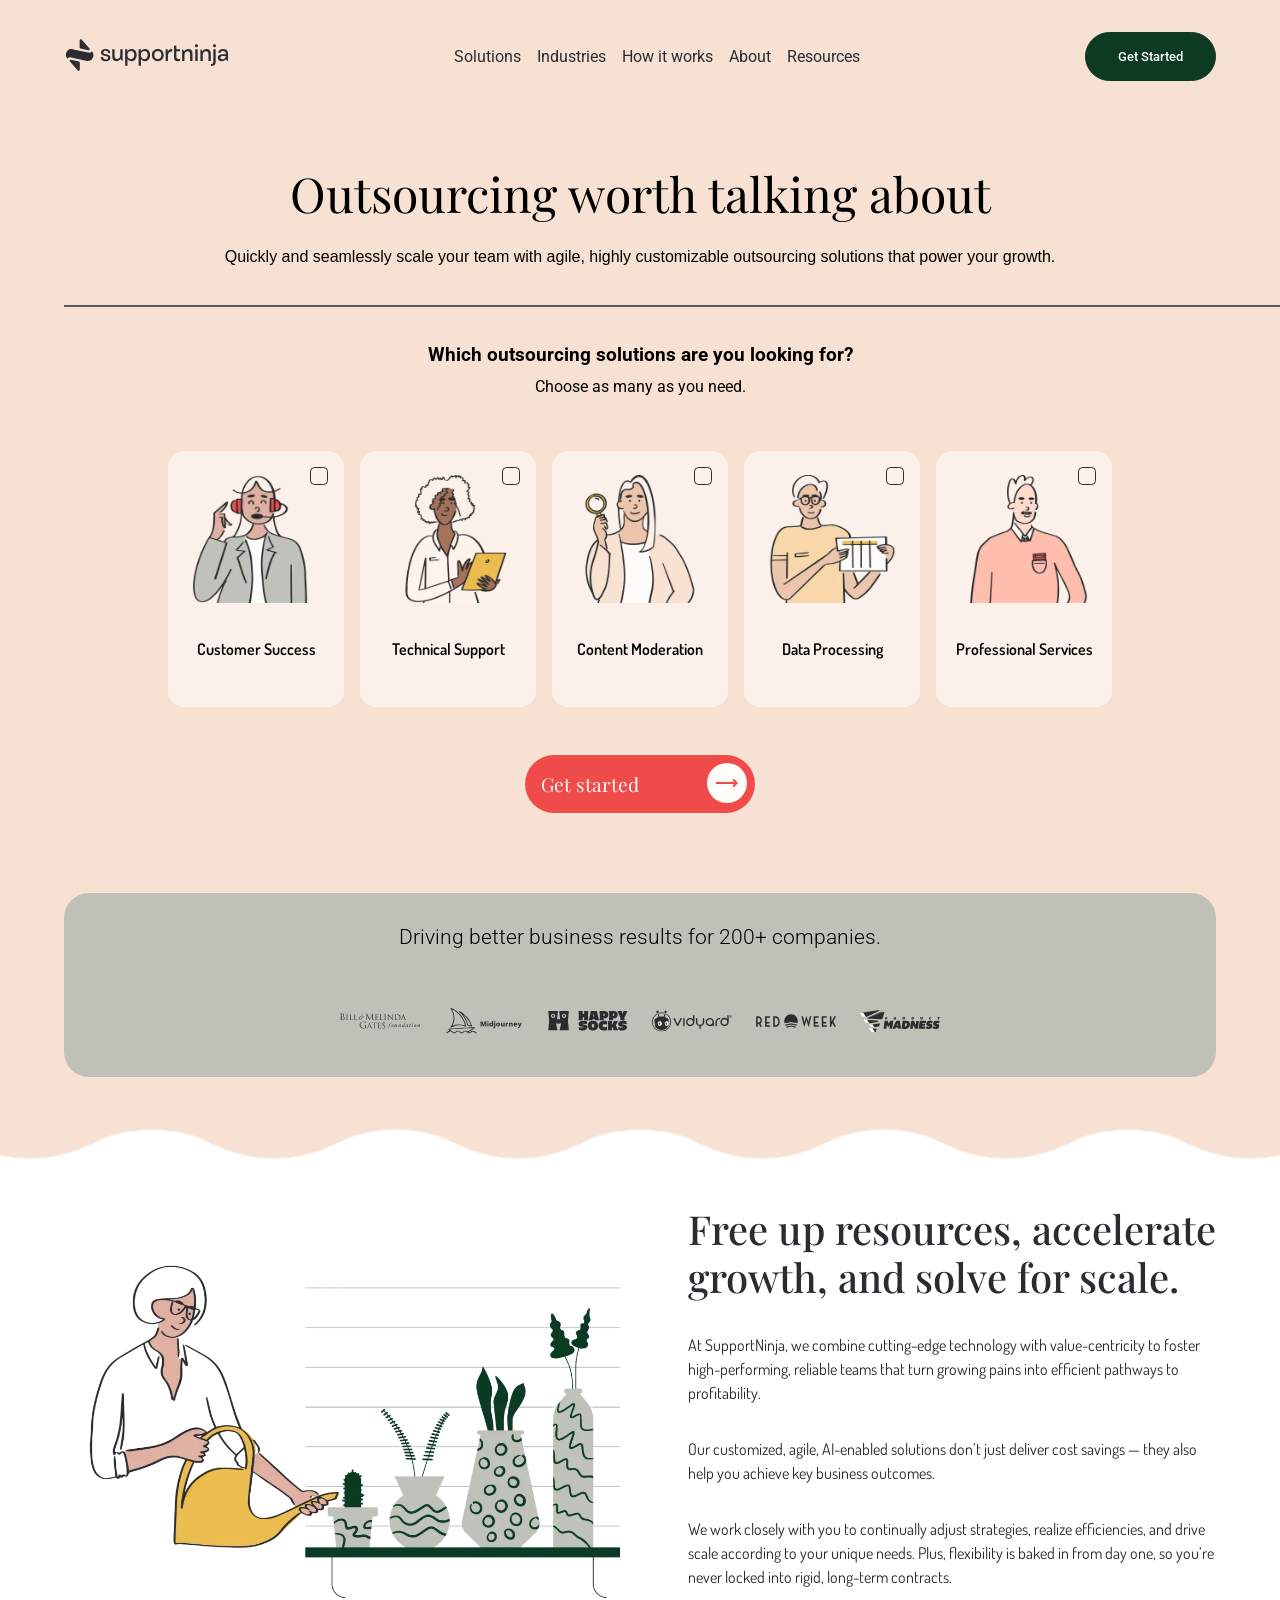
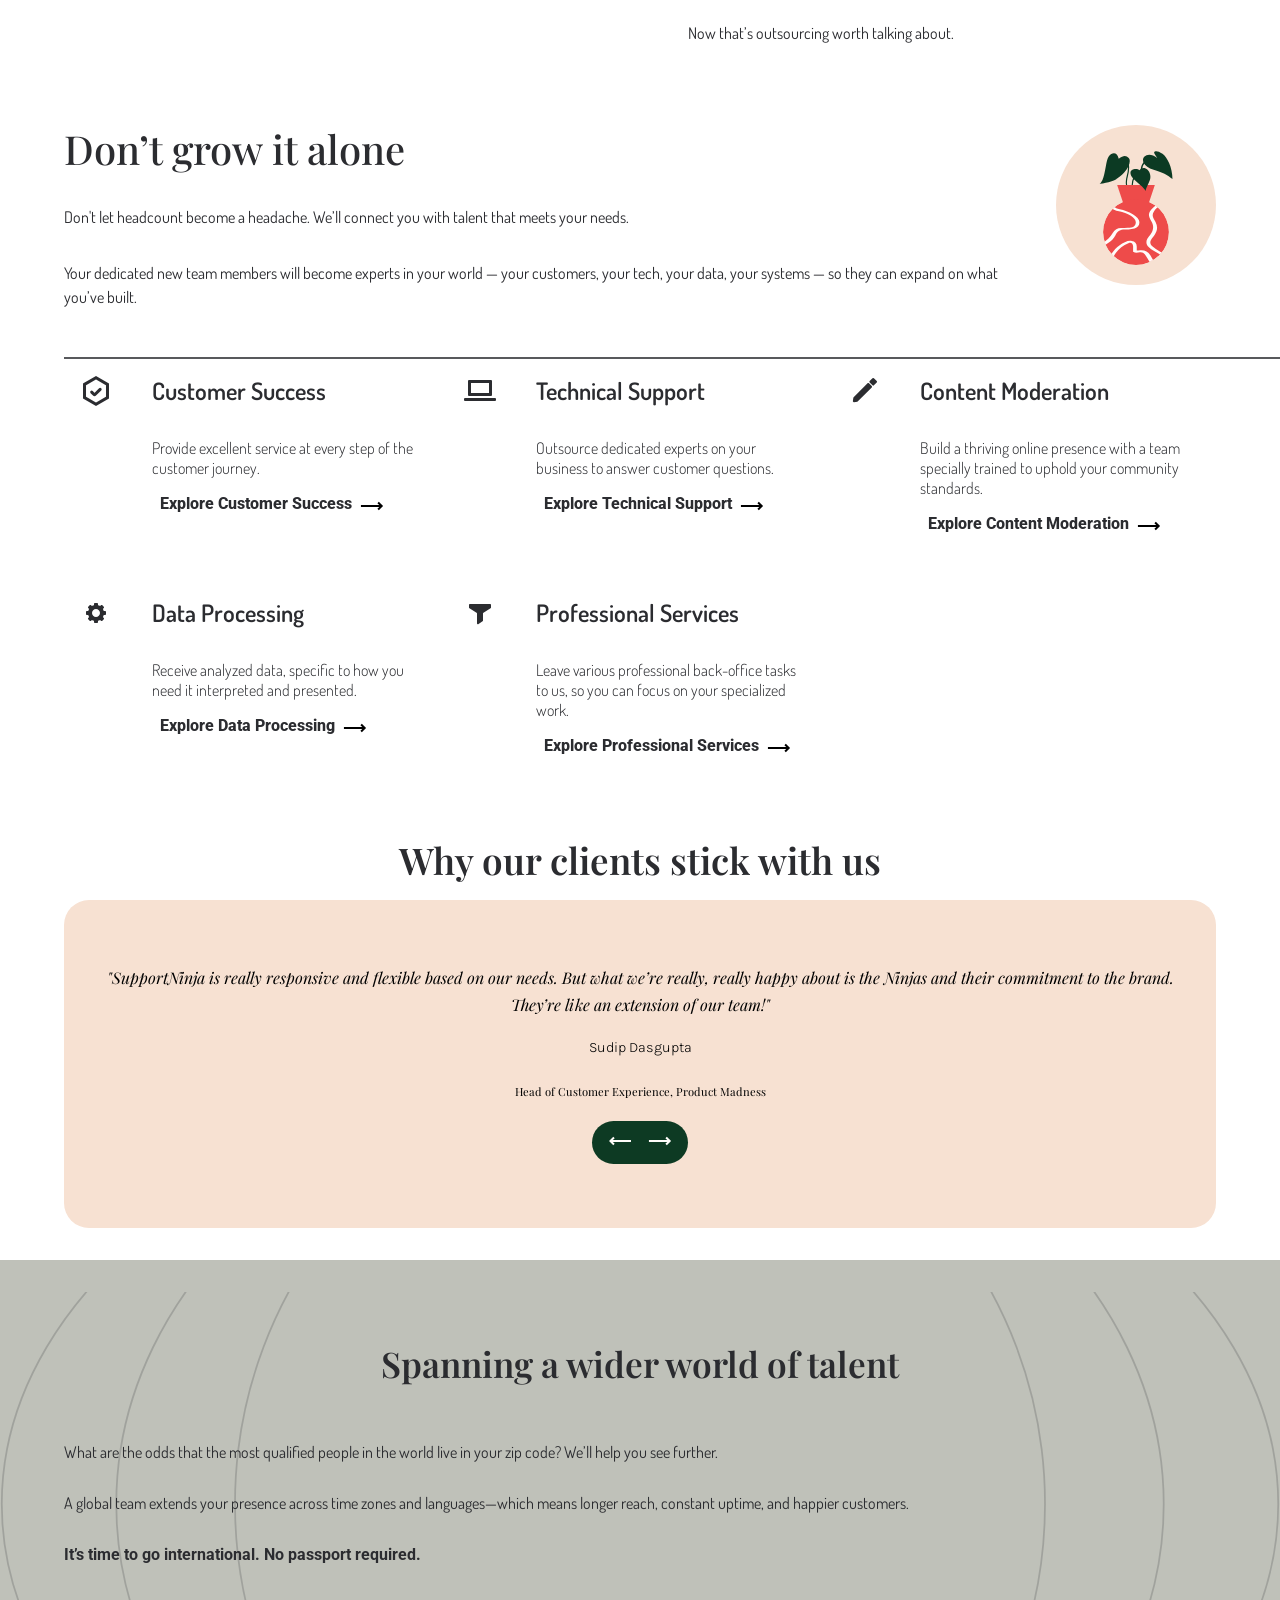
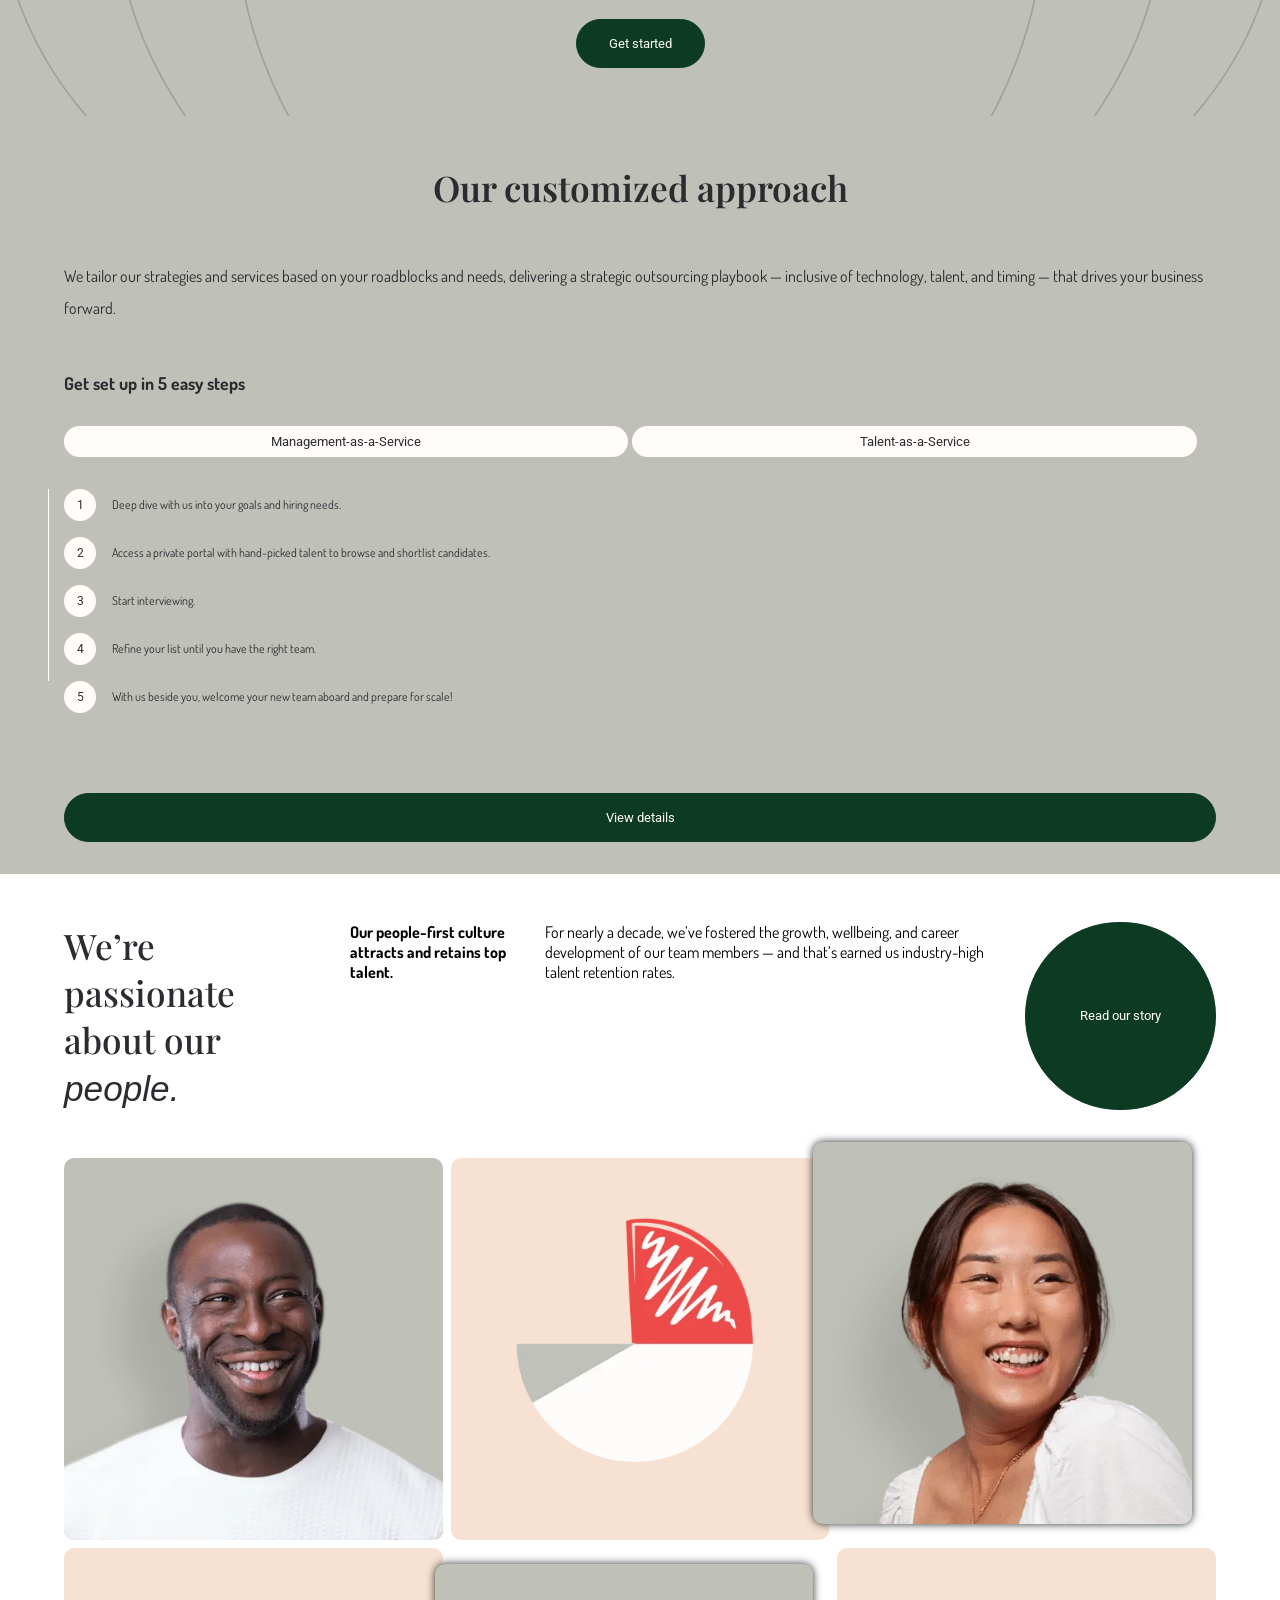
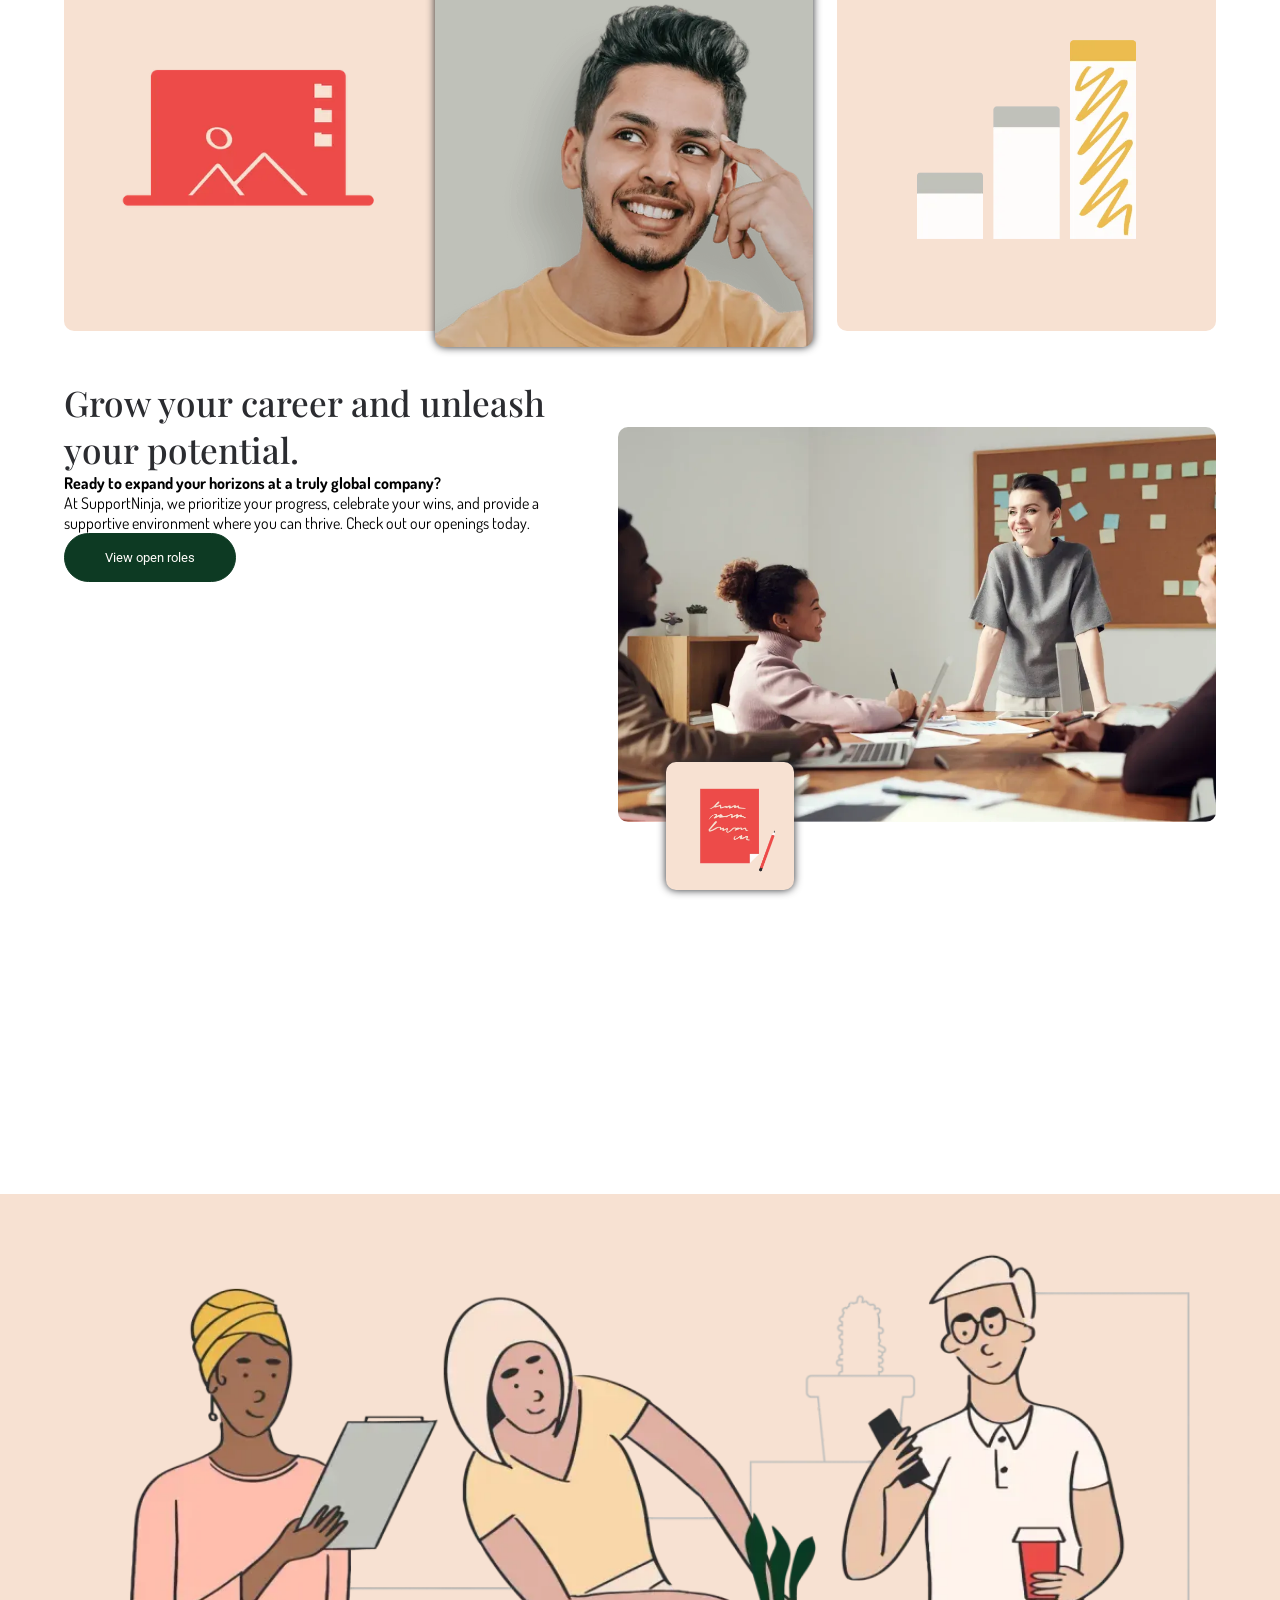
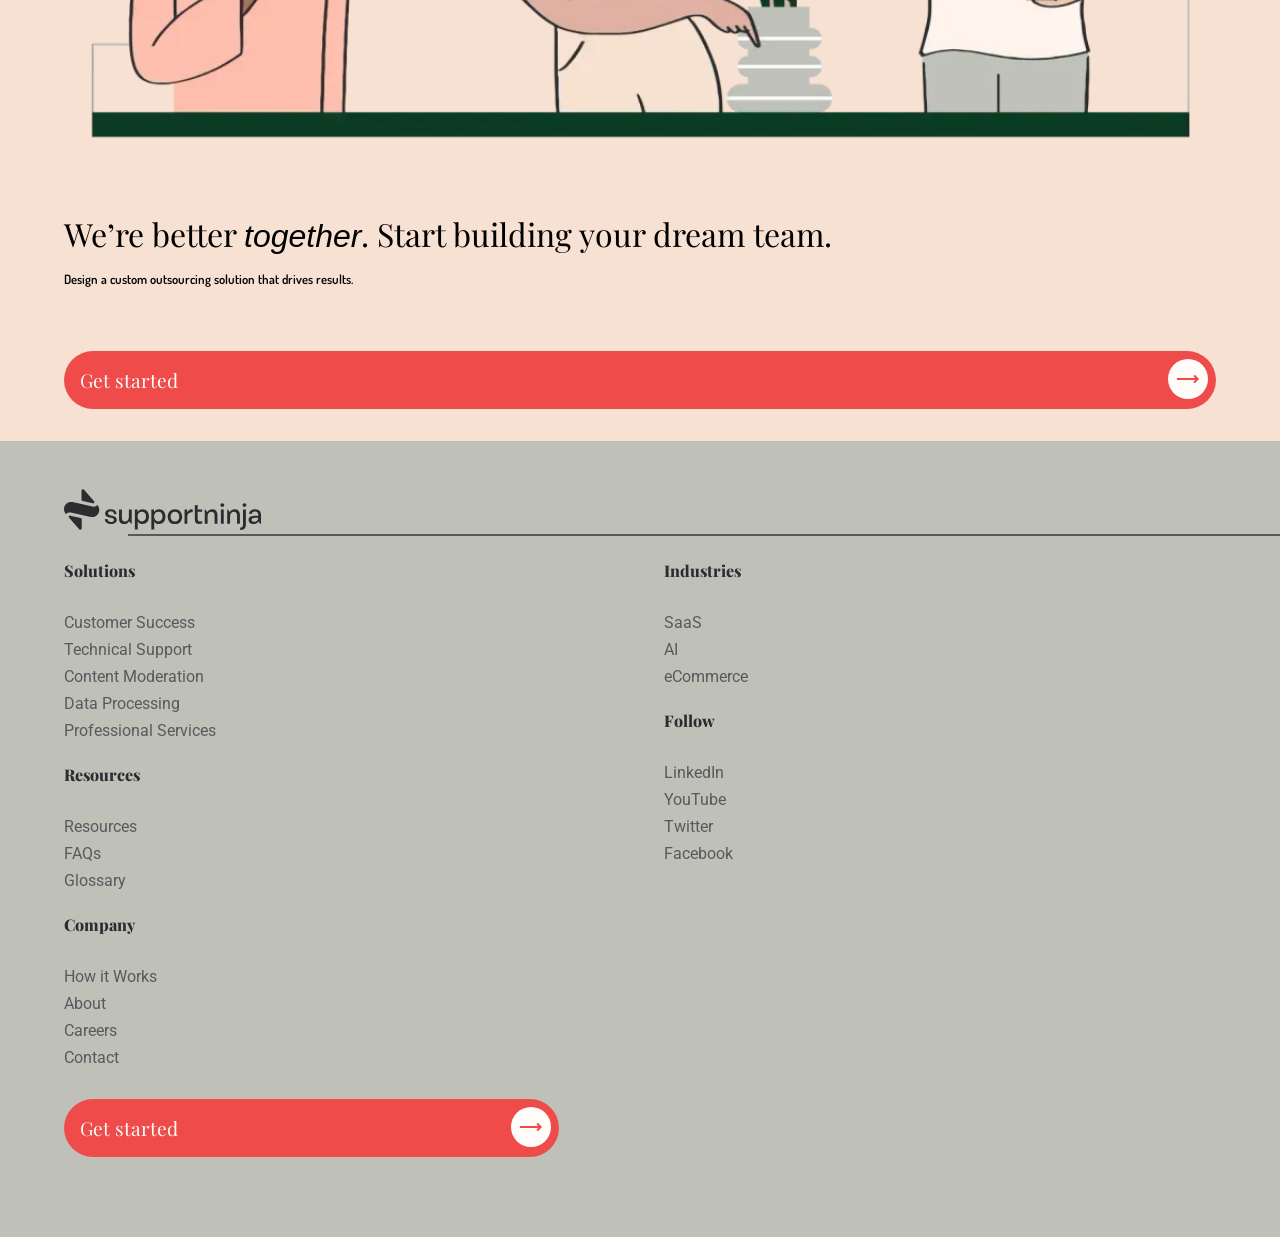
==== commit 62f5083d: "L-size" ====
--- a/main.html
+++ b/main.html
@@ -22,7 +22,15 @@
           <path d="M2 6C2 5.44772 2.44772 5 3 5H21C21.5523 5 22 5.44772 22 6C22 6.55228 21.5523 7 21 7H3C2.44772 7 2 6.55228 2 6Z" fill="currentColor" /><path d="M2 12.0322C2 11.4799 2.44772 11.0322 3 11.0322H21C21.5523 11.0322 22 11.4799 22 12.0322C22 12.5845 21.5523 13.0322 21 13.0322H3C2.44772 13.0322 2 12.5845 2 12.0322Z" fill="currentColor" />
           <path d="M3 17.0645C2.44772 17.0645 2 17.5122 2 18.0645C2 18.6167 2.44772 19.0645 3 19.0645H21C21.5523 19.0645 22 18.6167 22 18.0645C22 17.5122 21.5523 17.0645 21 17.0645H3Z" fill="currentColor" />
         </svg>
+        <div class="nav-links">
+          <a href="">Solutions</a>
+          <a href="">Industries</a>
+          <a href="">How it works</a>
+          <a href="">About</a>
+          <a href="">Resources</a>
+        </div>
       </nav>
+      <button class="green-button , container">Get Started</button>
     </header>
     <main class="main">
       <section class="hero , container">
@@ -37,7 +45,7 @@
           <h3> Which outsourcing solutions are you looking for? </h3>
           <p> Choose as many as you need. </p>
         </div>
-        <div class="solutions">
+        <div class="solutions , container">
           <label class="label-for-solution-item">
             <div class="solutions-item">
               <img src="assets/customer-succes.webp" alt="customer succes illustration">
@@ -107,23 +115,27 @@
     <section class="article , container">
       <div class="article-item">
         <img src="assets/gardening.webp" alt="woman watering flowers">
-        <h1> Free up resources, accelerate growth, and solve for scale. </h1>
-        <p> At SupportNinja, we combine cutting-edge technology with value-centricity to foster high-performing, reliable teams that turn growing pains into efficient pathways to profitability.</p>
+        <div class="article-text">
+          <h1> Free up resources, accelerate growth, and solve for scale. </h1>
+          <p> At SupportNinja, we combine cutting-edge technology with value-centricity to foster high-performing, reliable teams that turn growing pains into efficient pathways to profitability.</p>
 
-        <p>Our customized, agile, AI-enabled solutions don’t just deliver cost savings — they also help you achieve key business outcomes.</p>
+          <p>Our customized, agile, AI-enabled solutions don’t just deliver cost savings — they also help you achieve key business outcomes.</p>
 
-        <p>We work closely with you to continually adjust strategies, realize efficiencies, and drive scale according to your unique needs. Plus, flexibility is baked in from day one, so you’re never locked into rigid, long-term contracts.</p>
+          <p>We work closely with you to continually adjust strategies, realize efficiencies, and drive scale according to your unique needs. Plus, flexibility is baked in from day one, so you’re never locked into rigid, long-term contracts.</p>
 
-        <p>Now that’s outsourcing worth talking about.
-        </p>
+          <p>Now that’s outsourcing worth talking about.
+          </p>
+        </div>
       </div>
       <div class="article-item">
         <img class="plant" src="assets/plant.svg" alt="cartoon flower">
-        <h1> Don’t grow it alone </h1>
-        <p> Don't let headcount become a headache. We’ll connect you with talent that meets your needs.</p>
+        <div class="article-text">
+          <h1> Don’t grow it alone </h1>
+          <p> Don't let headcount become a headache. We’ll connect you with talent that meets your needs.</p>
 
-        <p>Your dedicated new team members will become experts in your world — your customers, your tech, your data, your systems — so they can expand on what you’ve built.
-        </p>
+          <p>Your dedicated new team members will become experts in your world — your customers, your tech, your data, your systems — so they can expand on what you’ve built.
+          </p>
+        </div>
       </div>
     </section>
     <div class="horizontal-line , container">
@@ -131,15 +143,19 @@
     <section class="features , container">
       <div class="features-item">
         <a href="https://example.com/">
-          <img src="assets/check.svg" alt="check icon">
-          <h1> Customer Success </h1>
-          <p> Provide excellent service at every step of the customer journey. </p>
-          <div class="features-item-link">
-            <a href="https://example.com/"> Explore Customer Success </a>
-            <div>
-              <svg width="24" height="24" viewBox="0 0 24 24" fill="none" xmlns="http://www.w3.org/2000/svg">
-                <path d="M23.0677 11.9929L18.818 7.75739L17.4061 9.17398L19.2415 11.0032L0.932469 11.0012L0.932251 13.0012L19.2369 13.0032L17.4155 14.8308L18.8321 16.2426L23.0677 11.9929Z" fill="currentColor" />
-              </svg>
+          <div class="features-symbol">
+            <img src="assets/check.svg" alt="check icon">
+          </div>
+          <div class="features-text">
+            <h1> Customer Success </h1>
+            <p> Provide excellent service at every step of the customer journey. </p>
+            <div class="features-item-link">
+              <a href="https://example.com/"> Explore Customer Success </a>
+              <div>
+                <svg width="24" height="24" viewBox="0 0 24 24" fill="none" xmlns="http://www.w3.org/2000/svg">
+                  <path d="M23.0677 11.9929L18.818 7.75739L17.4061 9.17398L19.2415 11.0032L0.932469 11.0012L0.932251 13.0012L19.2369 13.0032L17.4155 14.8308L18.8321 16.2426L23.0677 11.9929Z" fill="currentColor" />
+                </svg>
+              </div>
             </div>
           </div>
         </a>
@@ -148,15 +164,19 @@
       </div>
       <div class="features-item">
         <a href="https://example.com/">
-          <img src="assets/computer.svg" alt="computer icon">
-          <h1> Technical Support </h1>
-          <p> Outsource dedicated experts on your business to answer customer questions. </p>
-          <div class="features-item-link">
-            <a href="https://example.com/"> Explore Technical Support </a>
-            <div>
-              <svg width="24" height="24" viewBox="0 0 24 24" fill="none" xmlns="http://www.w3.org/2000/svg">
-                <path d="M23.0677 11.9929L18.818 7.75739L17.4061 9.17398L19.2415 11.0032L0.932469 11.0012L0.932251 13.0012L19.2369 13.0032L17.4155 14.8308L18.8321 16.2426L23.0677 11.9929Z" fill="currentColor" />
-              </svg>
+          <div class="features-symbol">
+            <img src="assets/computer.svg" alt="computer icon">
+          </div>
+          <div class="features-text">
+            <h1> Technical Support </h1>
+            <p> Outsource dedicated experts on your business to answer customer questions. </p>
+            <div class="features-item-link">
+              <a href="https://example.com/"> Explore Technical Support </a>
+              <div>
+                <svg width="24" height="24" viewBox="0 0 24 24" fill="none" xmlns="http://www.w3.org/2000/svg">
+                  <path d="M23.0677 11.9929L18.818 7.75739L17.4061 9.17398L19.2415 11.0032L0.932469 11.0012L0.932251 13.0012L19.2369 13.0032L17.4155 14.8308L18.8321 16.2426L23.0677 11.9929Z" fill="currentColor" />
+                </svg>
+              </div>
             </div>
           </div>
         </a>
@@ -165,15 +185,19 @@
       </div>
       <div class="features-item">
         <a href="https://example.com/">
-          <img src="assets/pen.svg" alt="pen icon">
-          <h1> Content Moderation </h1>
-          <p> Build a thriving online presence with a team specially trained to uphold your community standards. </p>
-          <div class="features-item-link">
-            <a href="https://example.com/"> Explore Content Moderation </a>
-            <div>
-              <svg width="24" height="24" viewBox="0 0 24 24" fill="none" xmlns="http://www.w3.org/2000/svg">
-                <path d="M23.0677 11.9929L18.818 7.75739L17.4061 9.17398L19.2415 11.0032L0.932469 11.0012L0.932251 13.0012L19.2369 13.0032L17.4155 14.8308L18.8321 16.2426L23.0677 11.9929Z" fill="currentColor" />
-              </svg>
+          <div class="features-symbol">
+            <img src="assets/pen.svg" alt="pen icon">
+          </div>
+          <div class="features-text">
+            <h1> Content Moderation </h1>
+            <p> Build a thriving online presence with a team specially trained to uphold your community standards. </p>
+            <div class="features-item-link">
+              <a href="https://example.com/"> Explore Content Moderation </a>
+              <div>
+                <svg width="24" height="24" viewBox="0 0 24 24" fill="none" xmlns="http://www.w3.org/2000/svg">
+                  <path d="M23.0677 11.9929L18.818 7.75739L17.4061 9.17398L19.2415 11.0032L0.932469 11.0012L0.932251 13.0012L19.2369 13.0032L17.4155 14.8308L18.8321 16.2426L23.0677 11.9929Z" fill="currentColor" />
+                </svg>
+              </div>
             </div>
           </div>
         </a>
@@ -182,35 +206,43 @@
       </div>
       <div class="features-item">
         <a href="https://example.com/">
-          <img src="assets/machanical-circle.svg" alt="mechanical circle icon">
-          <h1> Data Processing </h1>
-          <p> Receive analyzed data, specific to how you need it interpreted and presented. </p>
-          <div class="features-item-link">
-            <a href="https://example.com/"> Explore Data Processing </a>
-            <div>
-              <svg width="24" height="24" viewBox="0 0 24 24" fill="none" xmlns="http://www.w3.org/2000/svg">
-                <path d="M23.0677 11.9929L18.818 7.75739L17.4061 9.17398L19.2415 11.0032L0.932469 11.0012L0.932251 13.0012L19.2369 13.0032L17.4155 14.8308L18.8321 16.2426L23.0677 11.9929Z" fill="currentColor" />
-              </svg>
-            </div>
-          </div>
-        </a>
+          <div class="features-symbol">
+            <img src="assets/machanical-circle.svg" alt="mechanical circle icon">
+          </div>
+          <div class="features-text">
+            <h1> Data Processing </h1>
+            <p> Receive analyzed data, specific to how you need it interpreted and presented. </p>
+            <div class="features-item-link">
+              <a href="https://example.com/"> Explore Data Processing </a>
+              <div>
+                <svg width="24" height="24" viewBox="0 0 24 24" fill="none" xmlns="http://www.w3.org/2000/svg">
+                  <path d="M23.0677 11.9929L18.818 7.75739L17.4061 9.17398L19.2415 11.0032L0.932469 11.0012L0.932251 13.0012L19.2369 13.0032L17.4155 14.8308L18.8321 16.2426L23.0677 11.9929Z" fill="currentColor" />
+                </svg>
+              </div>
+            </div>
+          </a>
+        </div>
       </div>
       <div class="horizontal-line">
       </div>
       <div class="features-item">
         <a href="https://example.com/">
-          <img src="assets/tube.svg" alt="tube icon">
-          <h1> Professional Services </h1>
-          <p> Leave various professional back-office tasks to us, so you can focus on your specialized work. </p>
-          <div class="features-item-link">
-            <a href="https://example.com/"> Explore Professional Services </a>
-            <div>
-              <svg width="24" height="24" viewBox="0 0 24 24" fill="none" xmlns="http://www.w3.org/2000/svg">
-                <path d="M23.0677 11.9929L18.818 7.75739L17.4061 9.17398L19.2415 11.0032L0.932469 11.0012L0.932251 13.0012L19.2369 13.0032L17.4155 14.8308L18.8321 16.2426L23.0677 11.9929Z" fill="currentColor" />
-              </svg>
-            </div>
-          </div>
-        </a>
+          <div class="features-symbol">
+            <img src="assets/tube.svg" alt="tube icon">
+          </div>
+          <div class="features-text">
+            <h1> Professional Services </h1>
+            <p> Leave various professional back-office tasks to us, so you can focus on your specialized work. </p>
+            <div class="features-item-link">
+              <a href="https://example.com/"> Explore Professional Services </a>
+              <div>
+                <svg width="24" height="24" viewBox="0 0 24 24" fill="none" xmlns="http://www.w3.org/2000/svg">
+                  <path d="M23.0677 11.9929L18.818 7.75739L17.4061 9.17398L19.2415 11.0032L0.932469 11.0012L0.932251 13.0012L19.2369 13.0032L17.4155 14.8308L18.8321 16.2426L23.0677 11.9929Z" fill="currentColor" />
+                </svg>
+              </div>
+            </div>
+          </a>
+        </div>
       </div>
     </section>
     <section class="testimonials , container">
@@ -329,19 +361,20 @@
         </div>
       </div>
       <div class="story-item">
-        <h1> Grow your career and unleash your potential. </h1>
-        <strong><p> Ready to expand your horizons at a truly global company? </p></strong>
-        <p> At SupportNinja, we prioritize your progress, celebrate your wins, and provide a supportive environment where you can thrive. Check out our openings today. </p>
-        <button> View open roles </button>
-      </div>
-      <div class="meeting">
-        <img src="assets/reunion-photo.webp" alt="office meeting">
-        <img class="red-note" src="assets/red-notes.webp" alt="red notes">
+        <div class="story-item-text">
+          <h1> Grow your career and unleash your potential. </h1>
+          <strong><p> Ready to expand your horizons at a truly global company? </p></strong>
+          <p> At SupportNinja, we prioritize your progress, celebrate your wins, and provide a supportive environment where you can thrive. Check out our openings today. </p>
+          <button> View open roles </button>
+        </div>
+        <div class="meeting">
+          <img src="assets/reunion-photo.webp" alt="office meeting">
+          <img class="red-note" src="assets/red-notes.webp" alt="red notes">
+        </div>
       </div>
     </section>
     <section class="last">
       <div class="wave">
-        
       </div>
       <div class="pink-section">
       <div class="container">
--- a/style.css
+++ b/style.css
@@ -20,15 +20,22 @@
   --main-black: #2b2c30;
   --green-button: #0d3a23;
   --green-button-rgb: rgb(13,58,35);
-  --body-margin: 2rem;
+  --body-margin-small: 2rem;
+  --body-margin-large: 4rem;
   --alpha: 80%;
   --title-font:'Playfair Display', serif;
   --article-font:'Dosis', sans-serif;
 }
 
 .container {
-  margin-left: var(--body-margin);
-  margin-right: var(--body-margin);
+  @media (width < 992px) {
+    margin-left: var(--body-margin-small);
+    margin-right: var(--body-margin-small);
+  }
+  @media (width >= 992px) {
+    margin-left: var(--body-margin-large);
+    margin-right: var(--body-margin-large);
+  }
 }
 
 .header {
@@ -46,6 +53,59 @@
   & .text-logo {
     width: 8rem;
     height: 2rem;
+  }
+
+  @media (width < 992px) {
+    .green-button {
+        display: none;
+    }
+  }
+
+  @media (width >= 992px) {
+    .green-button {
+      border: 0.1rem solid var(--green-button);
+      border-radius: 50px;
+      padding: 1rem 2rem;
+      background-color: var(--green-button);
+      color: var(--background-white);
+      font-weight: 500;
+
+      &:hover {
+        background-color: transparent;
+        color: var(--green-button);
+      }
+    }
+  }
+
+  & .nav {
+    @media (width < 992px) {
+      .nav-links {
+        display: none;
+      }
+    }
+    @media (width >= 992px) {
+      .burger-menu {
+        display: none;
+      }
+
+      .nav-links {
+        display: flex;
+        justify-content: center;
+        align-content: center;
+        gap: 1rem;
+
+        & a {
+        text-decoration: none;
+        color: var(--main-black);
+         transition-duration: 0.6s;
+
+          &:hover {
+            color: var(--darker-grey);
+            text-decoration: underline;
+          }
+        }
+      }
+    }
   }
 }
 
@@ -105,6 +165,13 @@
   flex-direction: column;
   gap: 1rem;
   margin: 1rem 0;
+
+  @media (width >= 992px) {
+    flex-direction: row;
+    justify-content: center;
+    align-items: center;
+    gap: 1rem;
+  }
 }
 
 .solutions-item {
@@ -113,6 +180,11 @@
   background-color: rgba(var(--background-white-rgb), .6);
   border-radius: 1rem;
   position: relative;
+
+  @media (width >= 992px) {
+    width: 11rem;
+    height: 16rem;
+  }
 
   &:has(input:checked) {
     background-color: var(--background-white);
@@ -126,6 +198,14 @@
     position: absolute;
     top: 1rem;
     left: 2rem;
+
+    @media (width >= 992px) {
+      width: 8rem;
+      height: 9rem;
+      left: 0;
+      right: 0;
+      margin: auto;
+    }
   }
 
   & label > input[type="checkbox"] {
@@ -147,6 +227,14 @@
     bottom: 50%;
   }
 
+  @media (width >= 992px) {
+    & label > input[type="checkbox"]::before {
+      position: absolute;
+      top: 1rem;
+      right: 1rem;
+    }
+  }
+
   & label > input[type="checkbox"]:checked::before {
     content: "✔︎";
     color: var(--main-black);
@@ -162,6 +250,14 @@
     text-align: center;
     font-family:'Dosis', sans-serif;
     font-weight: 600;
+
+    @media (width >= 992px) {
+      position: absolute;
+      left: 0;
+      right: 0;
+      margin: auto;
+      bottom: 3rem;
+    }
   }
 }
 
@@ -199,6 +295,12 @@
       right: 0.5rem;
     }
   }
+
+  @media (width >= 992px) {
+    display: inline-flex;
+    align-self: center;
+    width: 20%;
+  }
 }
 
 .logo-cloud {
@@ -242,6 +344,12 @@
     flex-direction: column;
     gap: 1.2rem;
 
+    .article-text {
+      display: flex;
+      flex-direction: column;
+      gap: 2rem;
+    }
+
     & h1 {
       font-family:'Playfair Display', serif;
       color: var(--main-black);
@@ -260,6 +368,21 @@
       height: 10rem;
       width: 10rem;
     }
+
+    @media (width >= 992px) {
+      flex-direction: row;
+      gap: 3rem;
+      & img {
+        width: 50%;
+        object-fit: contain;
+      }
+
+      &:last-child {
+        flex-direction: row-reverse;
+        padding-bottom: 3rem;
+      }
+
+    }
   }
 }
 
@@ -300,6 +423,31 @@
       font-weight: 800;
       margin-bottom: 2rem;
       }
+    }
+  }
+
+  @media (width >= 992px) {
+    display: grid;
+    grid-template-columns: repeat(3, 1fr);
+    grid-template-rows: repeat(2, 1fr);
+
+    & .features-item {
+      display: flex;
+      flex-direction: row;
+      align-items: lastbaseline;
+      align-content: flex-start;
+      padding: 0 1rem;
+
+      & .features-text {
+        padding: 1rem 0.5rem;
+        display: flex;
+        flex-direction: column;
+        gap: 1rem;
+      }
+    }
+
+    .horizontal-line {
+      display: none;
     }
   }
 }
@@ -550,6 +698,11 @@
         color: var(--green-button-rgb);
       }
     }
+
+    @media (width >= 992px) {
+      display: flex;
+      flex-direction: row;
+    }
   }
 
   & .story-photos {
@@ -609,8 +762,8 @@
     height: 8rem;
     display: flex;
     justify-content: center;
-    position: absolute;
-    top: 14rem;
+    position: relative;
+    top: -10rem;
     left: 3rem;
     box-shadow: 0 0 0.5rem var(--main-black);
   }
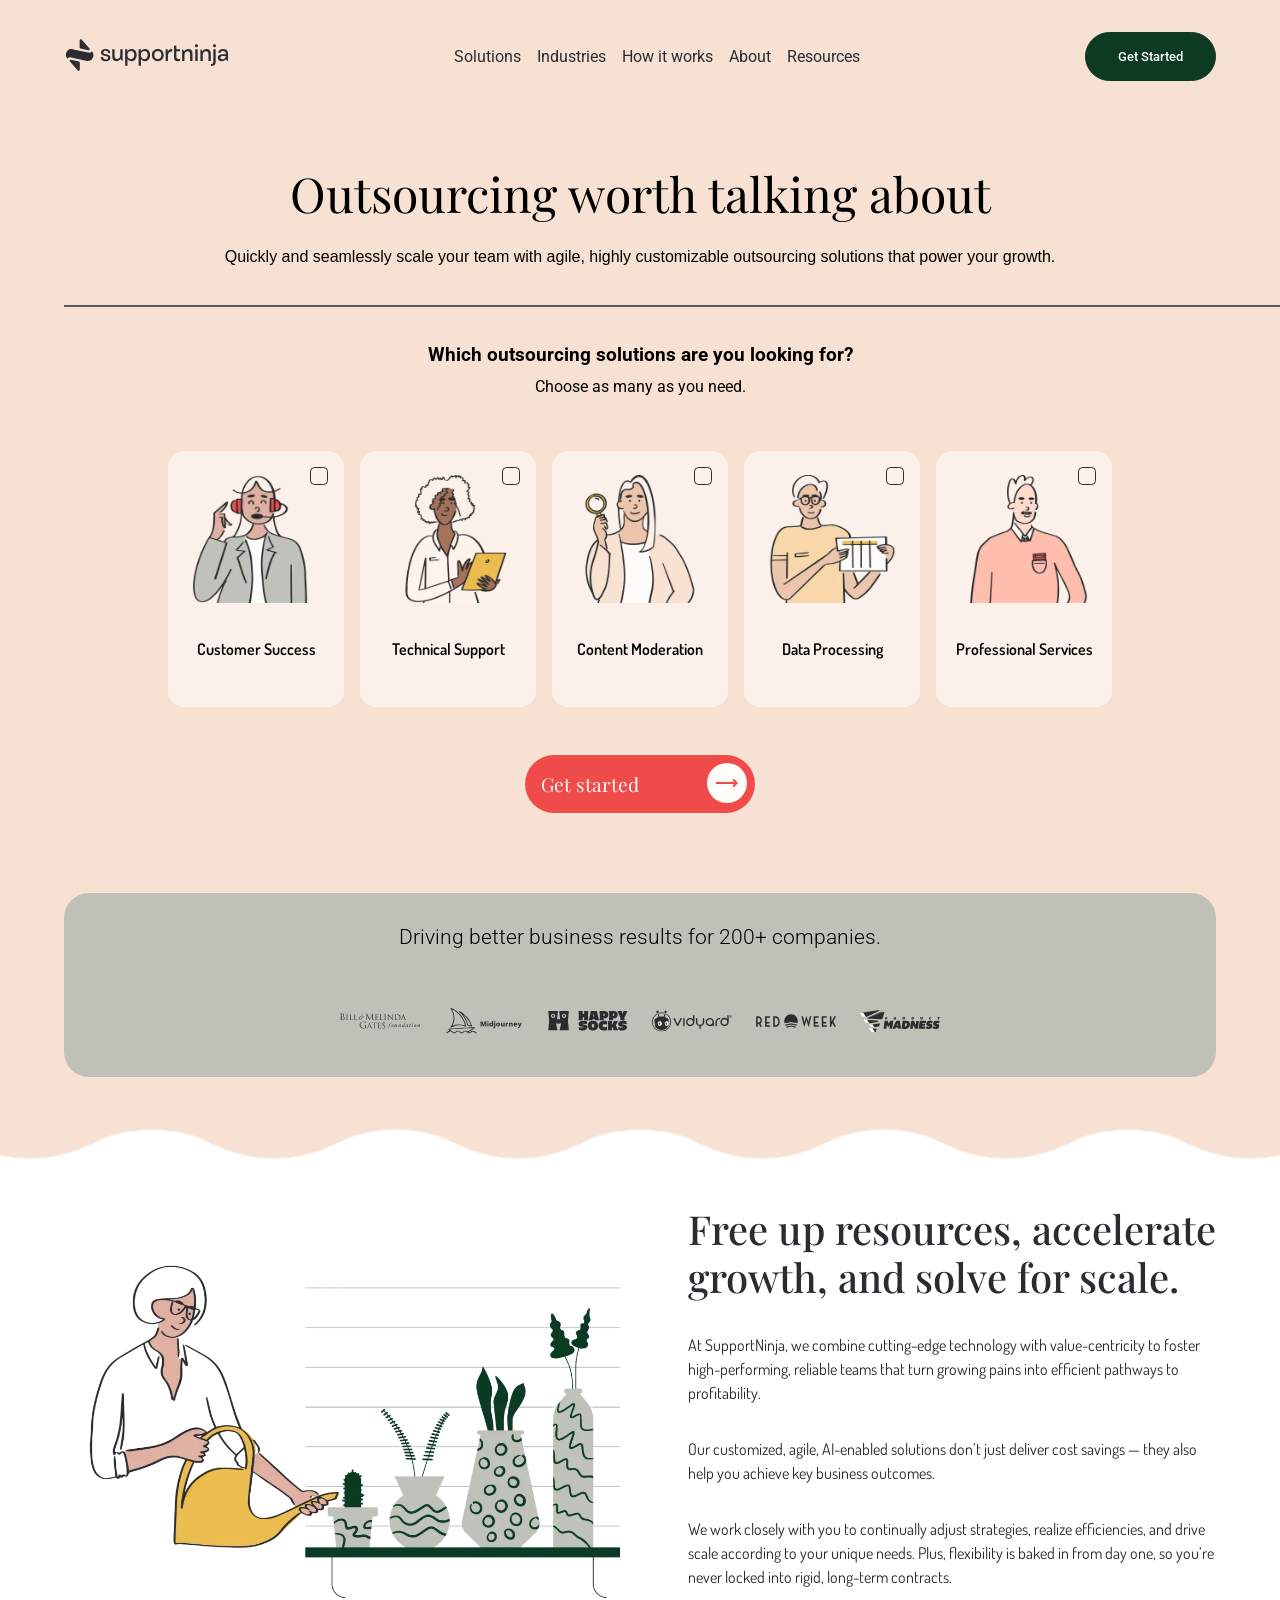
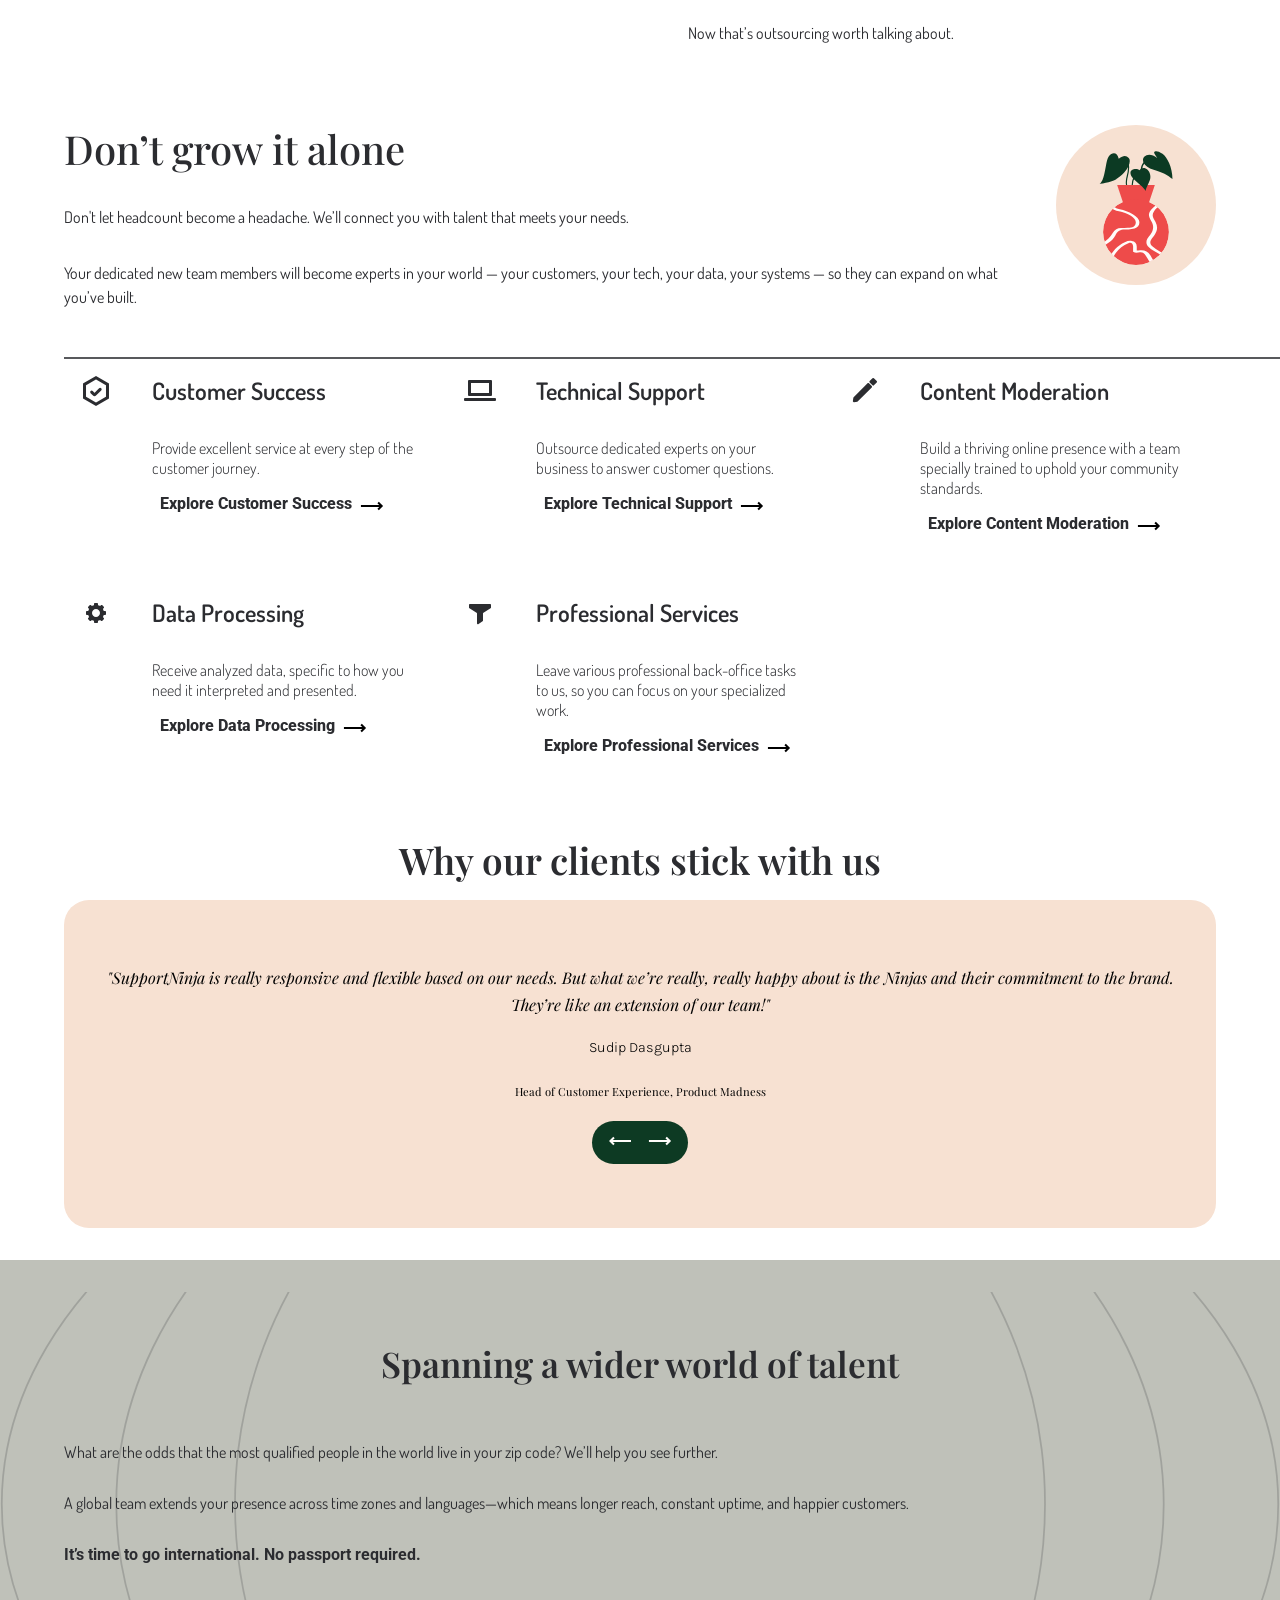
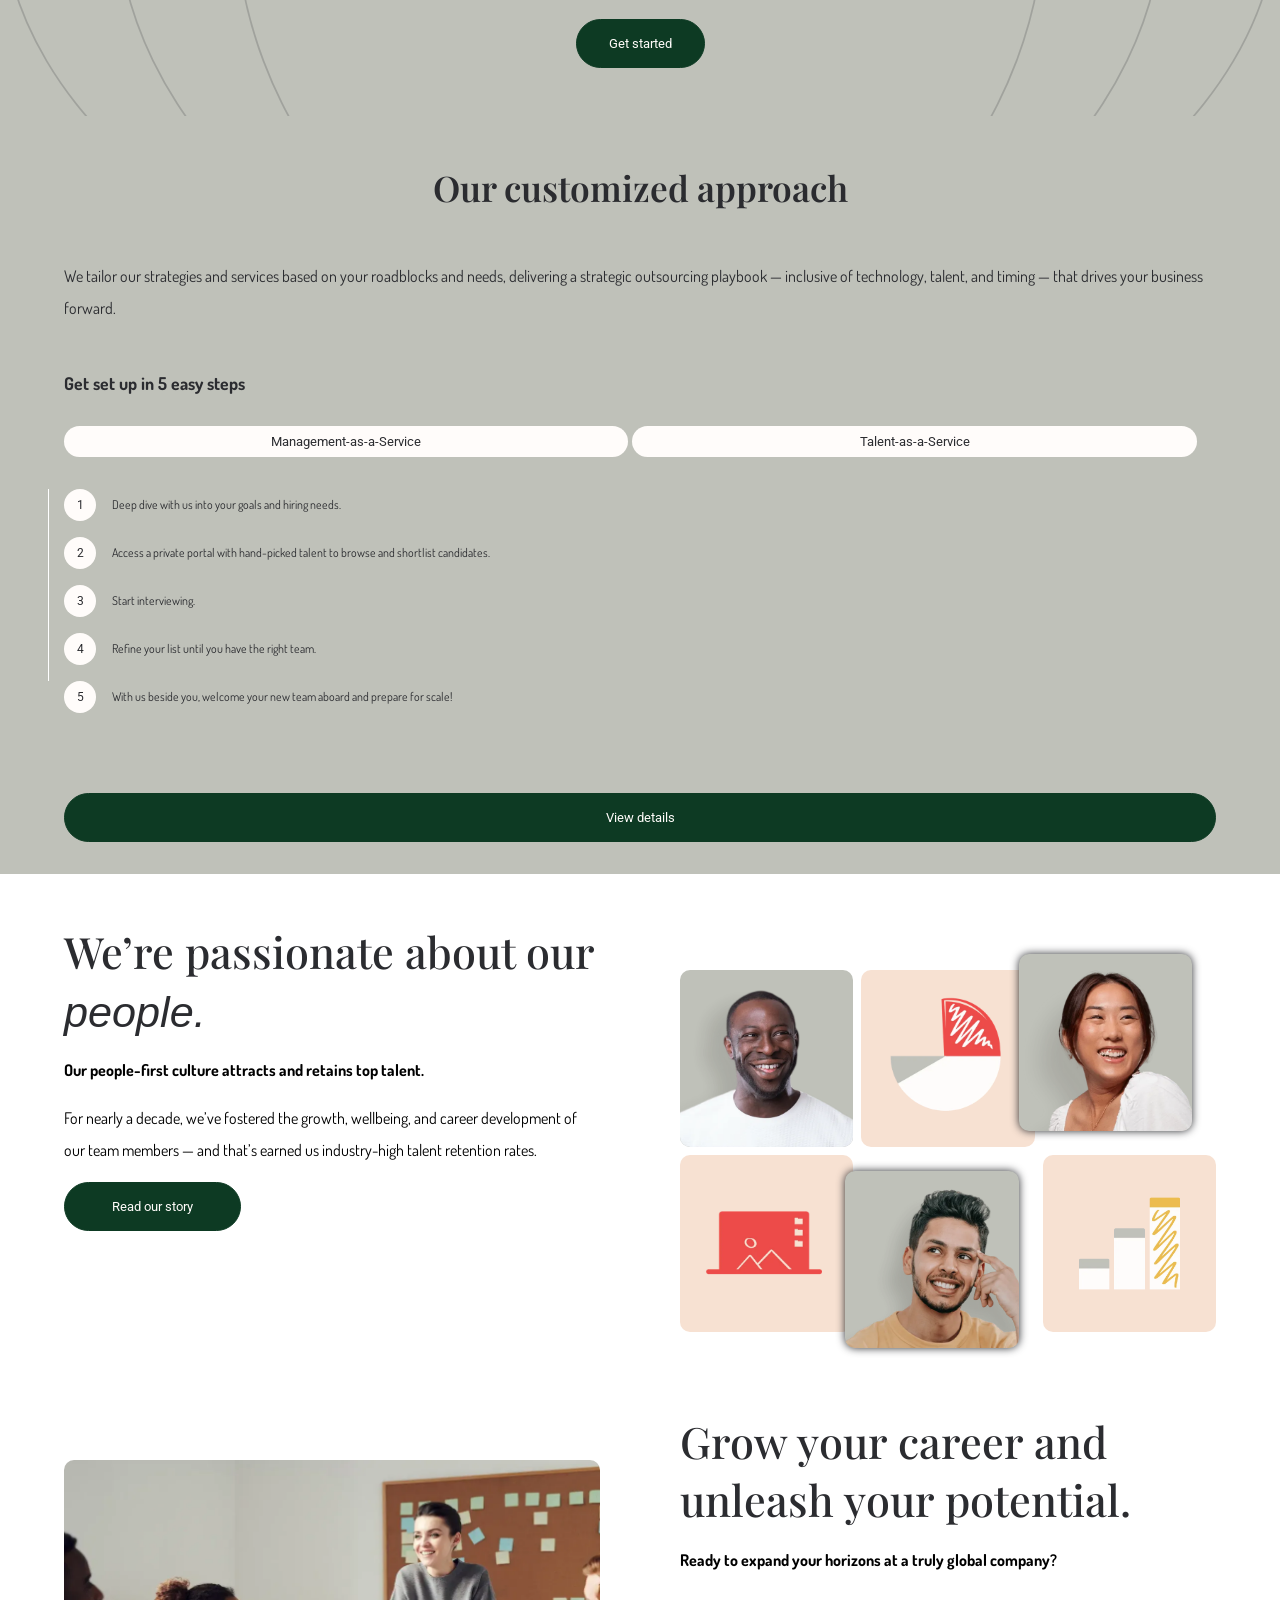
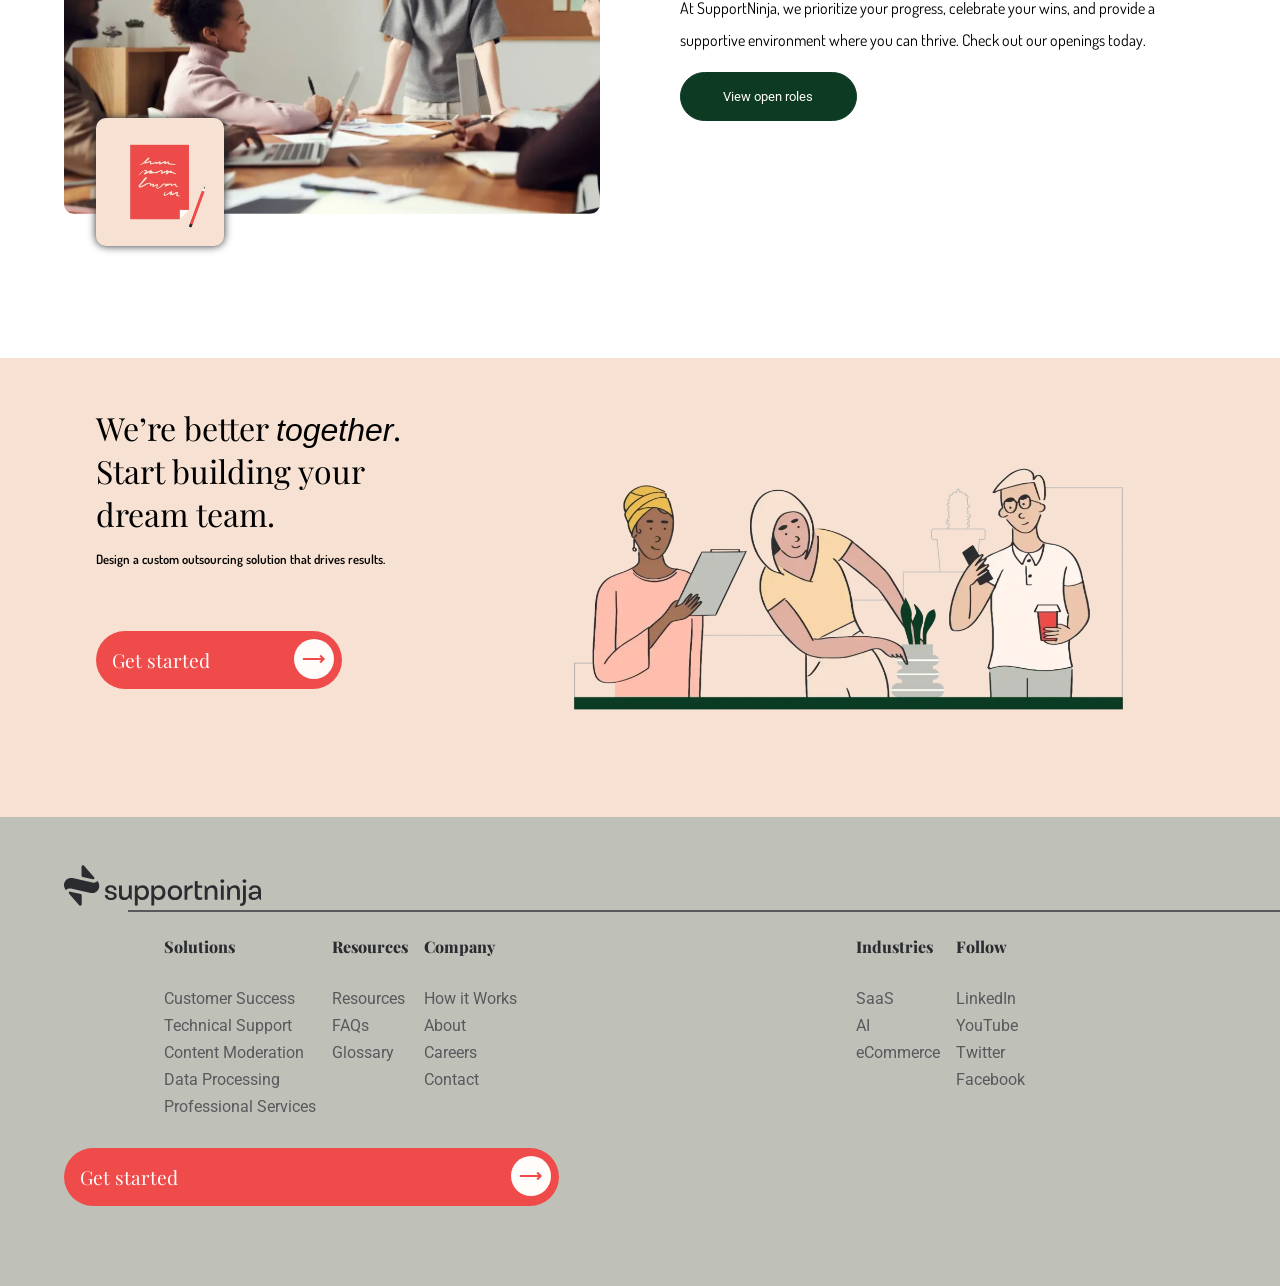
==== commit bb30a936: "L-size 2nd part" ====
--- a/main.html
+++ b/main.html
@@ -335,32 +335,34 @@
     </section>
     <section class="story , container">
       <div class="story-item">
-        <h1> We’re passionate about our <i>people.</i> </h1>
-        <strong><p> Our people-first culture attracts and retains top talent. </p></strong>
-        <p> For nearly a decade, we’ve fostered the growth, wellbeing, and career development of our team members — and that’s earned us industry-high talent retention rates. </p>
-        <button> Read our story </button>
-      </div>
-      <div class="story-photos">
-        <div class="photo item1">
-            <img src="assets/profil-photo-1.webp" alt="profile photo">
-        </div>
-        <div class="photo item2">
-          <img src="assets/camebert.webp" alt="camembert graphic">
-        </div>
-        <div class="photo item3">
-          <img src="assets/profil-photo-2.webp" alt="profile photo">
-        </div>
-        <div class="photo item2">
-          <img src="assets/red-computer.webp" alt="red computer">
-        </div>
-        <div class="photo item5">
-          <img src="assets/profil-photo-3.webp" alt="profile photo">
-        </div>
-        <div class="photo item2">
-          <img src="assets/graphic.webp" alt="yellow graphic sketch">
-        </div>
-      </div>
-      <div class="story-item">
+        <div class="story-item-text">
+          <h1> We’re passionate about our <i>people.</i> </h1>
+          <strong><p> Our people-first culture attracts and retains top talent. </p></strong>
+          <p> For nearly a decade, we’ve fostered the growth, wellbeing, and career development of our team members — and that’s earned us industry-high talent retention rates. </p>
+          <button> Read our story </button>
+        </div>
+        <div class="story-photos">
+          <div class="photo item1">
+              <img src="assets/profil-photo-1.webp" alt="profile photo">
+          </div>
+          <div class="photo item2">
+            <img src="assets/camebert.webp" alt="camembert graphic">
+          </div>
+          <div class="photo item3">
+            <img src="assets/profil-photo-2.webp" alt="profile photo">
+          </div>
+          <div class="photo item2">
+            <img src="assets/red-computer.webp" alt="red computer">
+          </div>
+          <div class="photo item5">
+            <img src="assets/profil-photo-3.webp" alt="profile photo">
+          </div>
+          <div class="photo item2">
+            <img src="assets/graphic.webp" alt="yellow graphic sketch">
+          </div>
+        </div>
+      </div>
+      <div class="story-item" id="story-item2">
         <div class="story-item-text">
           <h1> Grow your career and unleash your potential. </h1>
           <strong><p> Ready to expand your horizons at a truly global company? </p></strong>
@@ -378,16 +380,20 @@
       </div>
       <div class="pink-section">
       <div class="container">
-        <img src="assets/work-together.webp" alt="cartoon people working together">
-        <h1> We’re better <i> together</i>. Start building your dream team. </h1>
-        <p> Design a custom outsourcing solution that drives results. </p>
-        <button class="button"> Get started
-          <div class="button-arrow">
-            <svg width="24" height="24" viewBox="0 0 24 24" fill="none" xmlns="http://www.w3.org/2000/svg">
-              <path d="M23.0677 11.9929L18.818 7.75739L17.4061 9.17398L19.2415 11.0032L0.932469 11.0012L0.932251 13.0012L19.2369 13.0032L17.4155 14.8308L18.8321 16.2426L23.0677 11.9929Z" fill=" #ee4b4a" />
-            </svg>
-          </div>
-        </button>
+        <div class="last-item">
+          <img src="assets/work-together.webp" alt="cartoon people working together">
+          <div class="last-item-text">
+            <h1> We’re better <i> together</i>. Start building your dream team. </h1>
+            <p> Design a custom outsourcing solution that drives results. </p>
+            <button class="button"> Get started
+              <div class="button-arrow">
+                <svg width="24" height="24" viewBox="0 0 24 24" fill="none" xmlns="http://www.w3.org/2000/svg">
+                  <path d="M23.0677 11.9929L18.818 7.75739L17.4061 9.17398L19.2415 11.0032L0.932469 11.0012L0.932251 13.0012L19.2369 13.0032L17.4155 14.8308L18.8321 16.2426L23.0677 11.9929Z" fill=" #ee4b4a" />
+                </svg>
+              </div>
+            </button>
+          </div>
+        </div>
       </div>
     </div>
     </section>
--- a/style.css
+++ b/style.css
@@ -666,11 +666,14 @@
 
 .story {
   padding: 3rem 0;
+  display: flex;
+  flex-direction: column;
+  gap: 2rem;
 
   & .story-item {
     display: flex;
     flex-direction: column;
-    gap: 2rem;
+    gap: 5rem;
 
     & h1 {
       font-family: var(--title-font);
@@ -680,6 +683,7 @@
     }
     & p {
       font-family: var(--article-font);
+      line-height: 2rem;
     }
     & button {
       background-color: var(--green-button);
@@ -702,6 +706,11 @@
     @media (width >= 992px) {
       display: flex;
       flex-direction: row;
+      align-items: flex-start;
+
+      & h1 {
+        font-size: 270%;
+      }
     }
   }
 
@@ -744,11 +753,29 @@
     & .item2 {
       background-color: var(--background-pink);
     }
-  }
+
+    @media (width >= 992px) {
+      flex: 1;
+    }
+  }
+}
+
+.story-item-text {
+  display: flex;
+  flex-direction: column;
+  gap: 1rem;
+  flex: 1;
+}
+
+#story-item2 {
+  display: flex;
+  flex-direction: row-reverse;
 }
 
 .meeting {
   position: relative;
+  display: flex;
+  flex: 1;
 
   & img {
     width: 100%;
@@ -762,9 +789,11 @@
     height: 8rem;
     display: flex;
     justify-content: center;
-    position: relative;
-    top: -10rem;
-    left: 3rem;
+    position: absolute;
+    top: auto;
+    bottom: -2rem;
+    left: 2rem;
+    right: auto;
     box-shadow: 0 0 0.5rem var(--main-black);
   }
 }
@@ -810,6 +839,25 @@
   }
 }
 
+.last-item {
+  @media (width >= 992px) {
+    display: flex;
+    flex-direction: row-reverse;
+
+    & img {
+      width: 50%;
+      padding: 5rem;
+    }
+    & .last-item-text {
+      flex: 1;
+      margin: 2rem;
+    }
+    & .button {
+      width: 70%;
+    }
+  }
+}
+
 footer {
   background-color: var(--grey-color);
   padding: 3rem 0;
@@ -820,10 +868,20 @@
 
     & .first-column {
       flex: 1;
+      @media (width >= 992px) {
+        display: flex;
+        justify-content: center;
+        gap: 1rem;
+      }
     }
 
     & .second-column {
       flex: 1;
+      @media (width >= 992px) {
+        display: flex;
+        justify-content: center;
+        gap: 1rem;
+      }
     }
   }
 
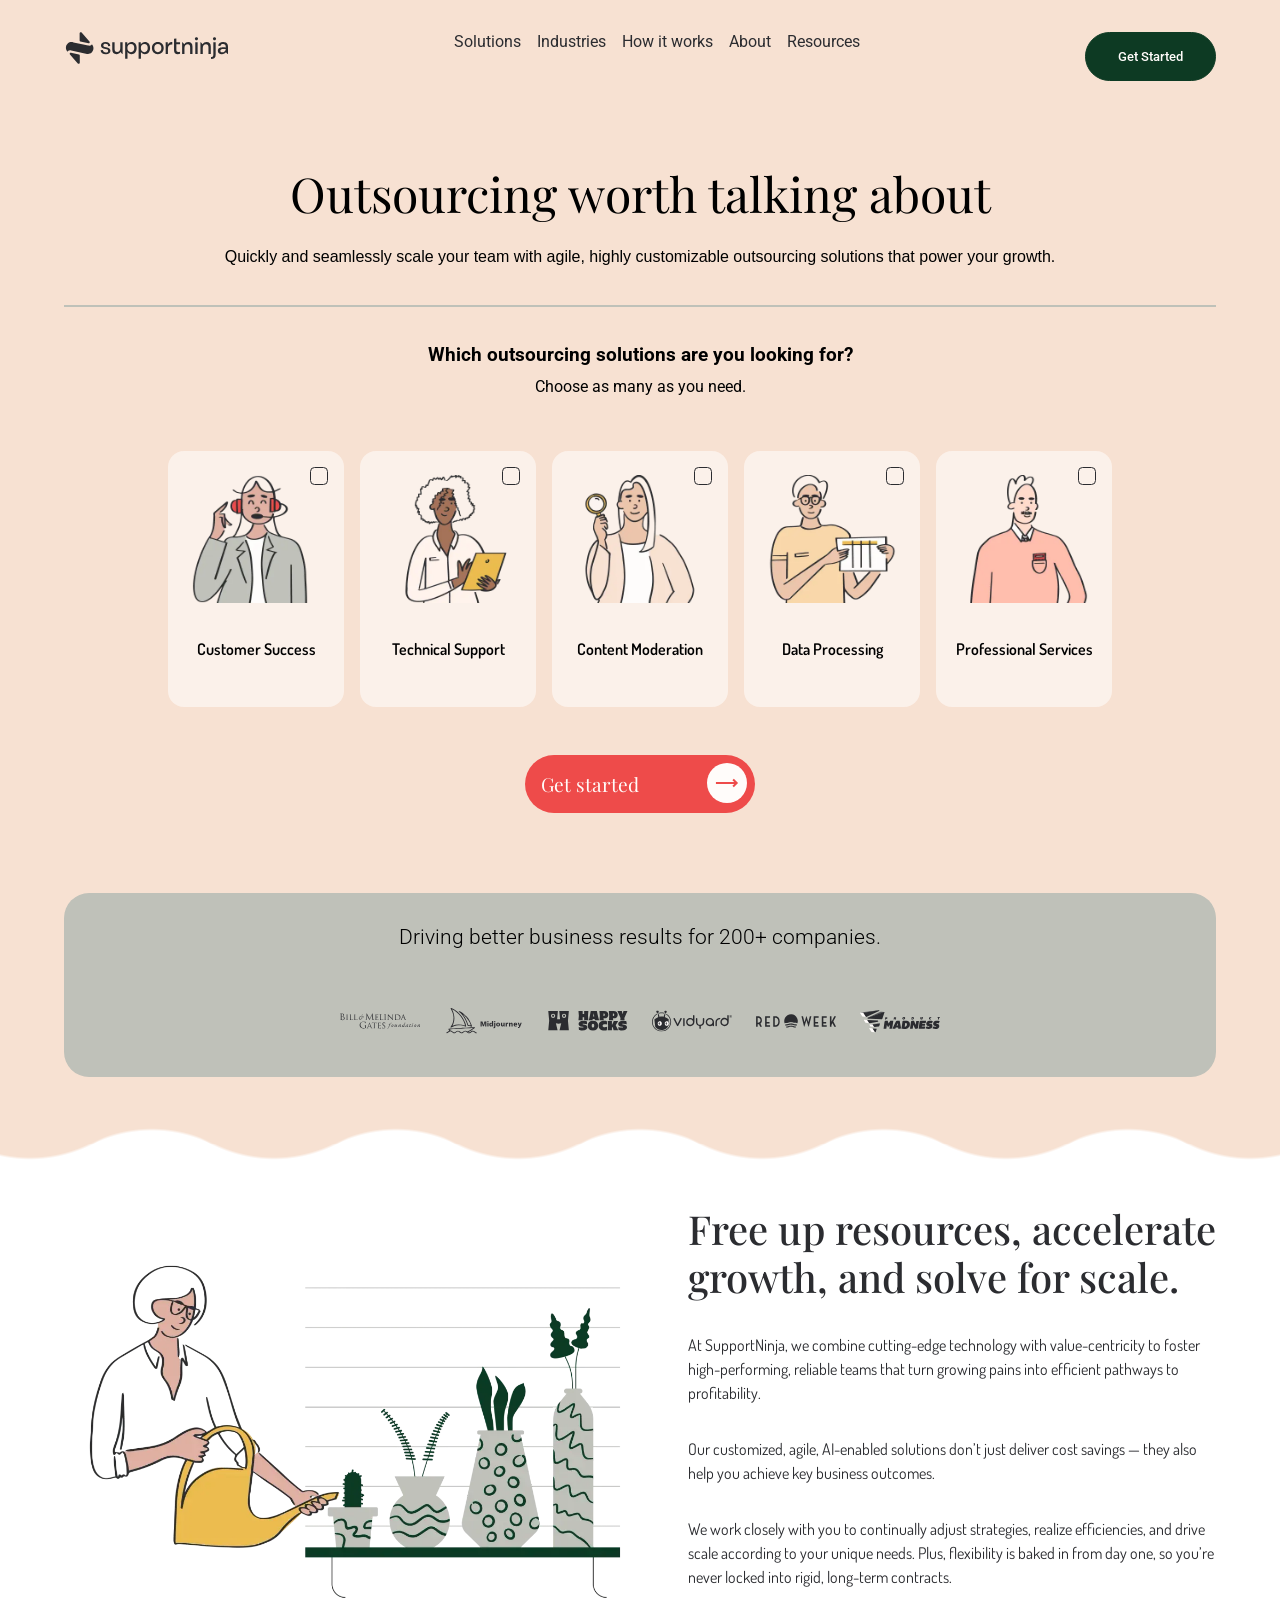
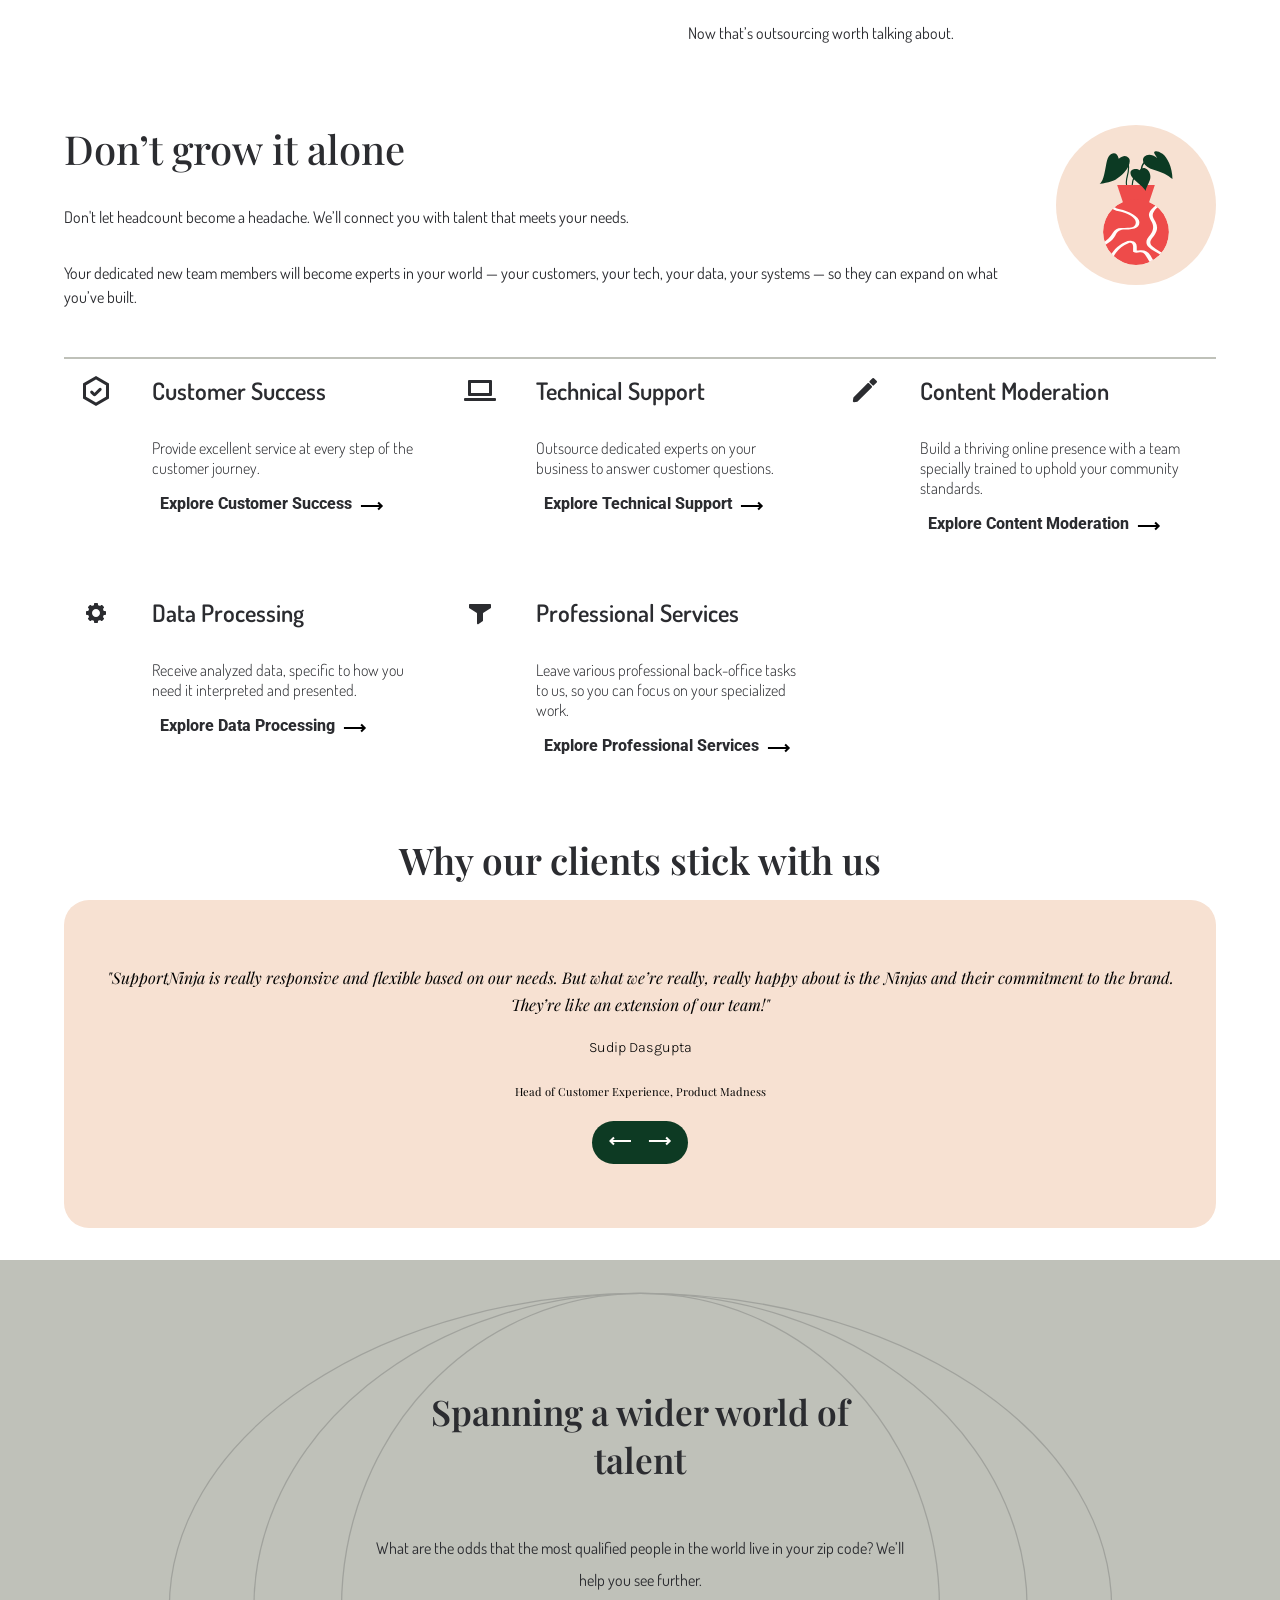
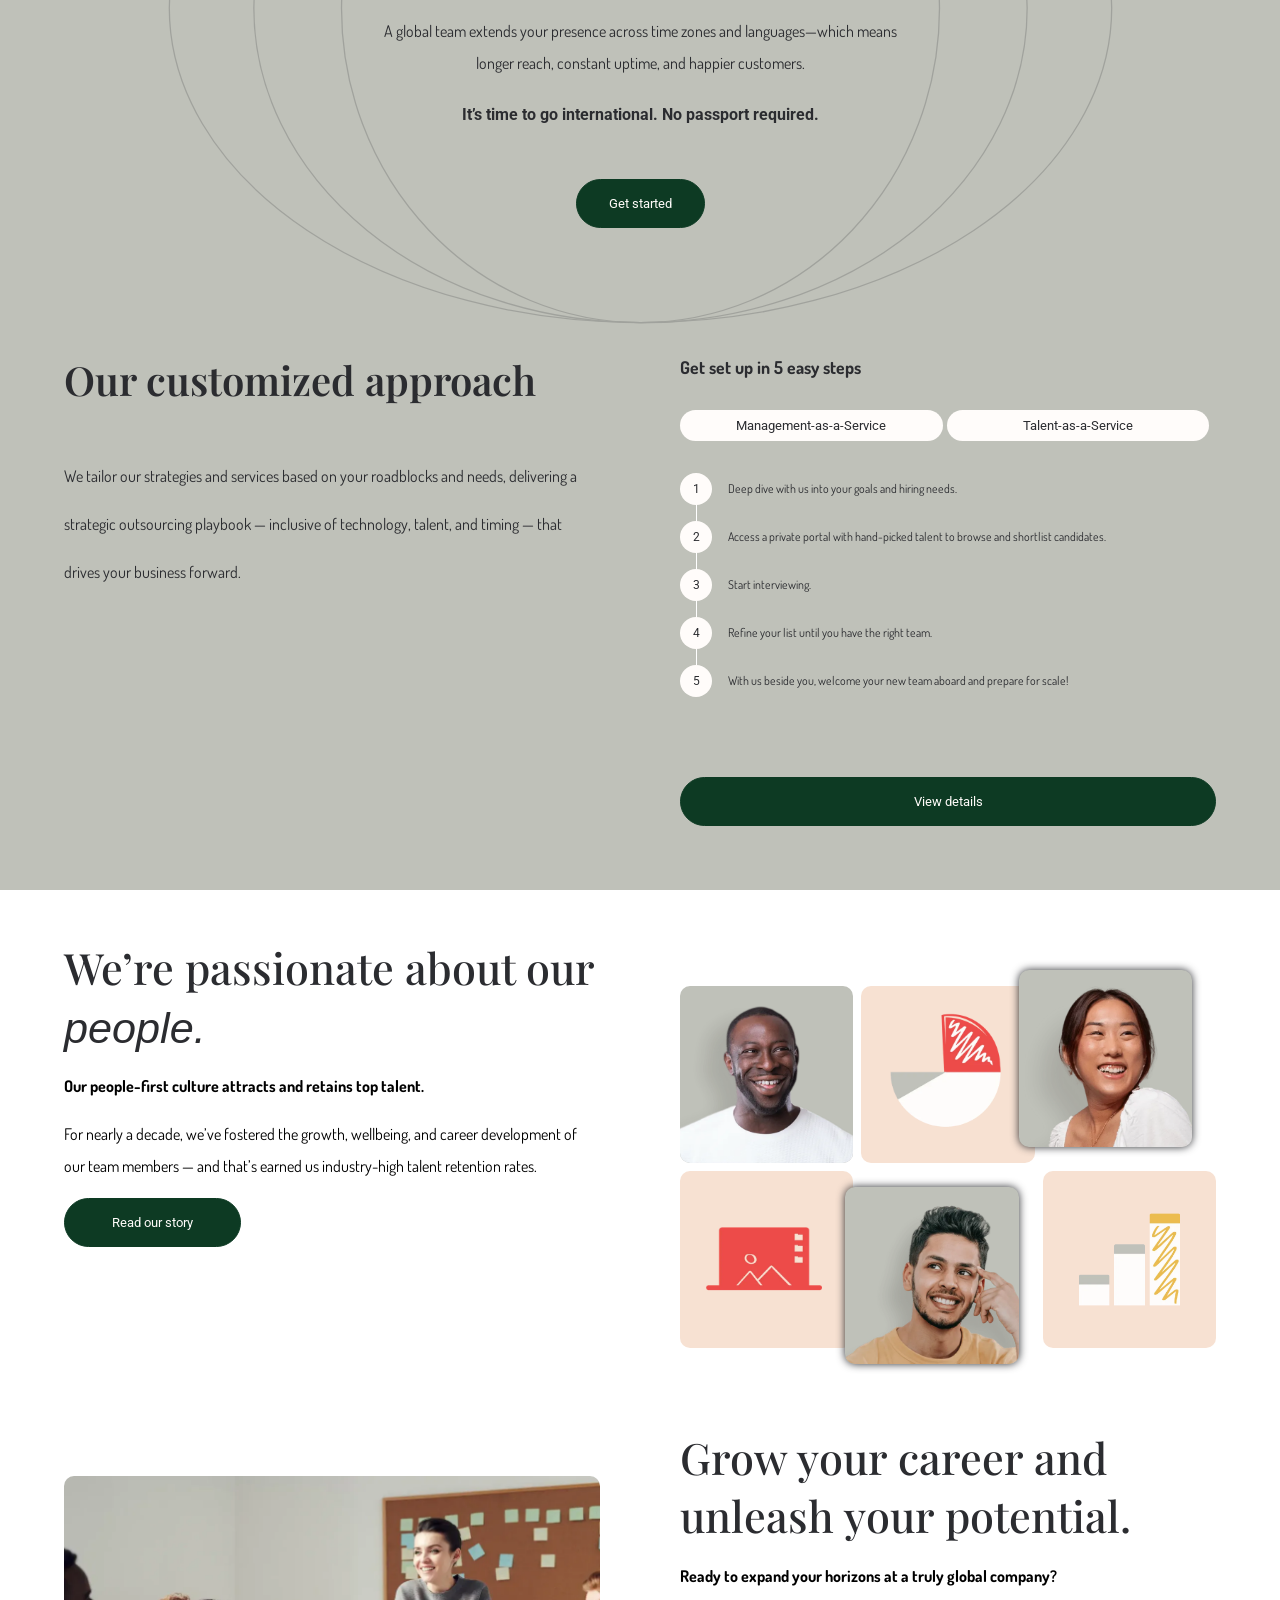
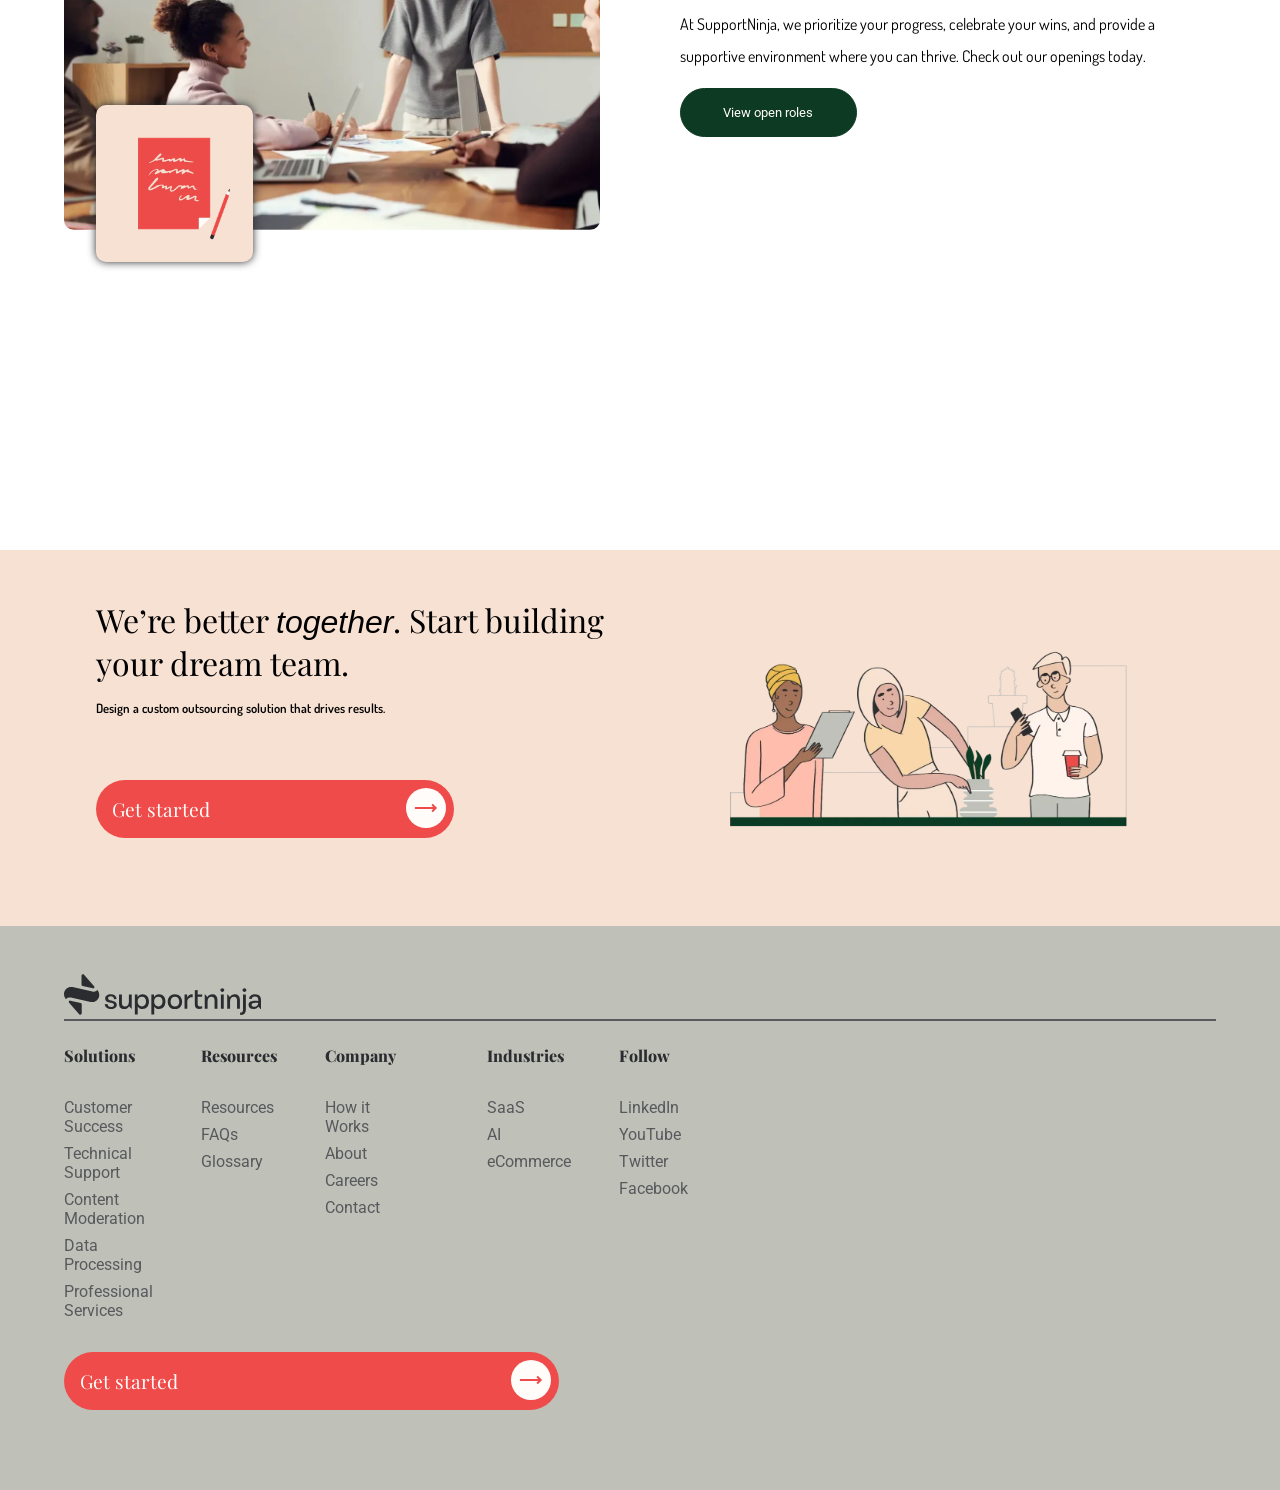
==== commit 0c05952d: "XXL size" ====
--- a/main.html
+++ b/main.html
@@ -13,24 +13,26 @@
   </head>
   <body>
     <header class="header">
-      <div class="complete-logo , container">
-        <img class= "logo" src="assets/supportninja-logo.svg" alt="supportninja logo">
-        <img class= "text-logo" src="assets/text-logo.svg" alt="text logo">
-      </div>
-      <nav class="nav , container">
-        <svg class= "burger-menu" width="24" height="24" viewBox="0 0 24 24" fill="none" xmlns="http://www.w3.org/2000/svg">
-          <path d="M2 6C2 5.44772 2.44772 5 3 5H21C21.5523 5 22 5.44772 22 6C22 6.55228 21.5523 7 21 7H3C2.44772 7 2 6.55228 2 6Z" fill="currentColor" /><path d="M2 12.0322C2 11.4799 2.44772 11.0322 3 11.0322H21C21.5523 11.0322 22 11.4799 22 12.0322C22 12.5845 21.5523 13.0322 21 13.0322H3C2.44772 13.0322 2 12.5845 2 12.0322Z" fill="currentColor" />
-          <path d="M3 17.0645C2.44772 17.0645 2 17.5122 2 18.0645C2 18.6167 2.44772 19.0645 3 19.0645H21C21.5523 19.0645 22 18.6167 22 18.0645C22 17.5122 21.5523 17.0645 21 17.0645H3Z" fill="currentColor" />
-        </svg>
-        <div class="nav-links">
-          <a href="">Solutions</a>
-          <a href="">Industries</a>
-          <a href="">How it works</a>
-          <a href="">About</a>
-          <a href="">Resources</a>
-        </div>
-      </nav>
-      <button class="green-button , container">Get Started</button>
+      <div class="container">
+        <div class="complete-logo">
+          <img class= "logo" src="assets/supportninja-logo.svg" alt="supportninja logo">
+          <img class= "text-logo" src="assets/text-logo.svg" alt="text logo">
+        </div>
+        <nav class="nav">
+          <svg class= "burger-menu" width="24" height="24" viewBox="0 0 24 24" fill="none" xmlns="http://www.w3.org/2000/svg">
+            <path d="M2 6C2 5.44772 2.44772 5 3 5H21C21.5523 5 22 5.44772 22 6C22 6.55228 21.5523 7 21 7H3C2.44772 7 2 6.55228 2 6Z" fill="currentColor" /><path d="M2 12.0322C2 11.4799 2.44772 11.0322 3 11.0322H21C21.5523 11.0322 22 11.4799 22 12.0322C22 12.5845 21.5523 13.0322 21 13.0322H3C2.44772 13.0322 2 12.5845 2 12.0322Z" fill="currentColor" />
+            <path d="M3 17.0645C2.44772 17.0645 2 17.5122 2 18.0645C2 18.6167 2.44772 19.0645 3 19.0645H21C21.5523 19.0645 22 18.6167 22 18.0645C22 17.5122 21.5523 17.0645 21 17.0645H3Z" fill="currentColor" />
+          </svg>
+          <div class="nav-links">
+            <a href="">Solutions</a>
+            <a href="">Industries</a>
+            <a href="">How it works</a>
+            <a href="">About</a>
+            <a href="">Resources</a>
+          </div>
+        </nav>
+        <button class="green-button">Get Started</button>
+      </div>
     </header>
     <main class="main">
       <section class="hero , container">
@@ -38,7 +40,9 @@
         <h2 class="hero-text">Quickly and seamlessly scale your team with agile, highly customizable outsourcing solutions that power your growth.
         </h2>
       </section>
-      <div class="horizontal-line container">
+      <div class="container">
+        <div class="horizontal-line">
+      </div>
       </div>
       <section class="choose-solution , container">
         <div class="choose-solution-text">
@@ -138,7 +142,9 @@
         </div>
       </div>
     </section>
-    <div class="horizontal-line , container">
+    <div class="container">
+      <div class="horizontal-line">
+      </div>
     </div>
     <section class="features , container">
       <div class="features-item">
@@ -286,51 +292,53 @@
           <p> We tailor our strategies and services based on your roadblocks and needs, delivering a strategic outsourcing playbook — inclusive of technology, talent, and timing — that drives your business forward.
           </p>
         </div>
-        <h2> Get set up in 5 easy steps </h2>
-        <div class="white-buttons">
-          <label>
-          <button class="management-button">
-            Management-as-a-Service
-          </button>
-          </label>
-          <button type="button" class="talent-button"> Talent-as-a-Service </button>
-        </div>
-        <div class="management">
-          <div>
-            <span>1</span> <p>Deep dive with us into your goals and hiring needs.</p>
-          </div>
-          <div>
-            <span>2</span> We’ll work with you to design a customized solution for your business.
-          </div>
-          <div>
-            <span>3</span> Once you're on board, we’ll source the best talent for you.
-          </div>
-          <div>
-            <span>4</span>  We’ll create a customized training program that aligns with your goals.
-          </div>
-          <div>
-            <span>5</span>  Sit back and enjoy the efficiencies ahead — it's grow time.
-          </div>
-        </div>
-        <div class="talent">
-          <div class="vertical-line"></div>
-          <div class="talent-item">
-            <div class="list-number">1</div><p> Deep dive with us into your goals and hiring needs.</p>
-          </div>
-          <div class="talent-item">
-            <div class="list-number">2</div><p> Access a private portal with hand-picked talent to browse and shortlist candidates.</p>
-          </div>
-          <div class="talent-item">
-            <div class="list-number">3</div><p>Start interviewing.</p>
-          </div>
-          <div class="talent-item">
-            <div class="list-number">4</div><p>Refine your list until you have the right team.</p>
-          </div>
-          <div class="talent-item">
-            <div class="list-number">5</div><p>With us beside you, welcome your new team aboard and prepare for scale!</p>
-          </div>
-        </div>
-        <button> View details </button>
+        <div class="easy-steps">
+          <h2> Get set up in 5 easy steps </h2>
+          <div class="white-buttons">
+            <label>
+            <button class="management-button">
+              Management-as-a-Service
+            </button>
+            </label>
+            <button type="button" class="talent-button"> Talent-as-a-Service </button>
+          </div>
+          <div class="management">
+            <div>
+              <span>1</span> <p>Deep dive with us into your goals and hiring needs.</p>
+            </div>
+            <div>
+              <span>2</span> We’ll work with you to design a customized solution for your business.
+            </div>
+            <div>
+              <span>3</span> Once you're on board, we’ll source the best talent for you.
+            </div>
+            <div>
+              <span>4</span>  We’ll create a customized training program that aligns with your goals.
+            </div>
+            <div>
+              <span>5</span>  Sit back and enjoy the efficiencies ahead — it's grow time.
+            </div>
+          </div>
+            <div class="talent">
+              <div class="vertical-line"></div>
+              <div class="talent-item">
+                <div class="list-number">1</div><p> Deep dive with us into your goals and hiring needs.</p>
+              </div>
+              <div class="talent-item">
+                <div class="list-number">2</div><p> Access a private portal with hand-picked talent to browse and shortlist candidates.</p>
+              </div>
+              <div class="talent-item">
+                <div class="list-number">3</div><p>Start interviewing.</p>
+              </div>
+              <div class="talent-item">
+                <div class="list-number">4</div><p>Refine your list until you have the right team.</p>
+              </div>
+              <div class="talent-item">
+                <div class="list-number">5</div><p>With us beside you, welcome your new team aboard and prepare for scale!</p>
+              </div>
+            </div>
+          <button id="details-button"> View details </button>
+        </div>
       </div>
     </section>
     <section class="story , container">
@@ -403,7 +411,7 @@
           <img src="assets/supportninja-logo.svg">
           <img src="assets/text-logo.svg">
         </div>
-        <div class="horizontal-line container">
+        <div class="horizontal-line">
         </div>
         <div class="two-columns-layout">
           <div class="first-column">
--- a/style.css
+++ b/style.css
@@ -3,6 +3,7 @@
 * {
   margin: 0;
   padding: 0;
+  box-sizing: border-box;
   font-family: 'Dosis', sans-serif;
   font-family: 'Karla', sans-serif;
   font-family: 'Playfair Display', serif;
@@ -22,6 +23,7 @@
   --green-button-rgb: rgb(13,58,35);
   --body-margin-small: 2rem;
   --body-margin-large: 4rem;
+  --body-margin-xxl: 35rem;
   --alpha: 80%;
   --title-font:'Playfair Display', serif;
   --article-font:'Dosis', sans-serif;
@@ -36,14 +38,33 @@
     margin-left: var(--body-margin-large);
     margin-right: var(--body-margin-large);
   }
-}
-
-.header {
-  display: flex;
-  place-content: center space-between;
+  @media (width >= 1536px) {
+    margin-left: var(--body-margin-xxl);
+    margin-right: var(--body-margin-xxl);
+  }
+}
+
+body {
+  width: 100%;
+  height: 100%;
+  box-sizing: border-box;
+  padding: 0;
+  margin: 0;
+}
+
+header {
+  align-content: space-around;
   align-items: center;
   background-color: var(--background-pink);
   padding: 2rem 0;
+  width: 100% ;
+  box-sizing: border-box;
+
+  & .container {
+    display: flex;
+    justify-content: space-between ;
+    align-content: center;
+  }
 
   & .logo {
     width: 2rem;
@@ -145,7 +166,7 @@
 }
 
 .horizontal-line {
-  border: 0.05rem var(--darker-grey) solid;
+  border: 0.05rem var(--grey-color) solid;
   width: 100%;
 }
 
@@ -189,6 +210,10 @@
   &:has(input:checked) {
     background-color: var(--background-white);
     box-shadow: 2px 2px 2px var(--main-black);
+  }
+
+  &:hover {
+    background-color: var(--background-white);
   }
 
   & img {
@@ -519,7 +544,8 @@
     z-index: 1;
     background-position: center;
     background-repeat: no-repeat;
-    background-size: cover;
+    background-size: contain;
+    padding: 3rem;
   }
 
   & h1 {
@@ -539,7 +565,20 @@
   }
 
   & .steps-intro {
-    display: grid;
+    display: flex;
+    flex-direction: column;
+    max-width: 34rem;
+    left: 0;
+    right: 0;
+    margin: auto;
+
+    & h1 {
+      text-align: center;
+    }
+
+    & p {
+      text-align: center;
+    }
 
     & button {
       border: none;
@@ -565,9 +604,37 @@
   & .steps-points {
     display: flex;
     flex-direction: column;
+    gap: 5rem;
+    padding: 2rem 0;
 
     & .approach {
       margin-bottom: 3rem;
+
+      @media (width >= 992px) {
+        display: flex;
+        flex-direction: column;
+        flex: 1;
+        align-content: flex-start;
+        text-align: left;
+        align-self: start;
+
+        & h1 {
+          text-align: left;
+          margin: inherit;
+          line-height: 3rem;
+          font-size: 250%;
+        }
+        & p {
+          text-align: left;
+          line-height: 3rem;
+        }
+      }
+    }
+
+    & .easy-steps {
+      display: flex;
+      flex-direction: column;
+      flex: 1;
     }
 
     & h2 {
@@ -621,6 +688,11 @@
       }
     }
 
+    #details-button {
+      display: flex;
+      width: 100%;
+    }
+
     & .list-number {
       display: inline-flex;
       align-items: center;
@@ -632,6 +704,10 @@
       background-color: var(--background-white);
       color: var(--main-black);
     }
+
+    @media (width >= 992px) {
+      flex-direction: row;
+    }
   }
 }
 
@@ -644,6 +720,7 @@
   flex-direction: column;
   gap: 1rem;
   padding: 2rem 0 5rem 0;
+  position: relative;
 }
 
   .vertical-line {
@@ -651,7 +728,7 @@
     height: 12rem;
     width: 10px;
     position: absolute;
-    left: 3rem;
+    left: 1rem;
   }
 
   .talent-item {
@@ -770,6 +847,10 @@
 #story-item2 {
   display: flex;
   flex-direction: row-reverse;
+
+  @media (width <= 992px) {
+    flex-direction: column;
+  }
 }
 
 .meeting {
@@ -785,8 +866,8 @@
 
   & .red-note {
     background-color: var(--background-pink);
-    width: 8rem;
-    height: 8rem;
+    width: auto;
+    height: 35%;
     display: flex;
     justify-content: center;
     position: absolute;
@@ -795,6 +876,7 @@
     left: 2rem;
     right: auto;
     box-shadow: 0 0 0.5rem var(--main-black);
+    aspect-ratio: 1/1;
   }
 }
 
@@ -805,9 +887,12 @@
 
   & .wave {
     background-image: url("assets/wave.svg");
-    height: 3rem;
+    height: auto;
+    width: auto;
     background-size: cover;
     background-repeat: no-repeat;
+    background-position-y: 90%;
+    padding: 7rem 0;
   }
 }
 .pink-section {
@@ -862,6 +947,18 @@
   background-color: var(--grey-color);
   padding: 3rem 0;
 
+  & .container {
+    @media (width >= 992px) {
+      display: flex;
+      flex-wrap: wrap;
+      justify-content: space-between;
+    }
+  }
+
+  & .horizontal-line {
+    border-color: var(--darker-grey);
+  }
+
   & .two-columns-layout {
     display: flex;
     gap: 3rem;
@@ -871,7 +968,7 @@
       @media (width >= 992px) {
         display: flex;
         justify-content: center;
-        gap: 1rem;
+        gap: 3rem;
       }
     }
 
@@ -880,7 +977,7 @@
       @media (width >= 992px) {
         display: flex;
         justify-content: center;
-        gap: 1rem;
+        gap: 3rem;
       }
     }
   }
